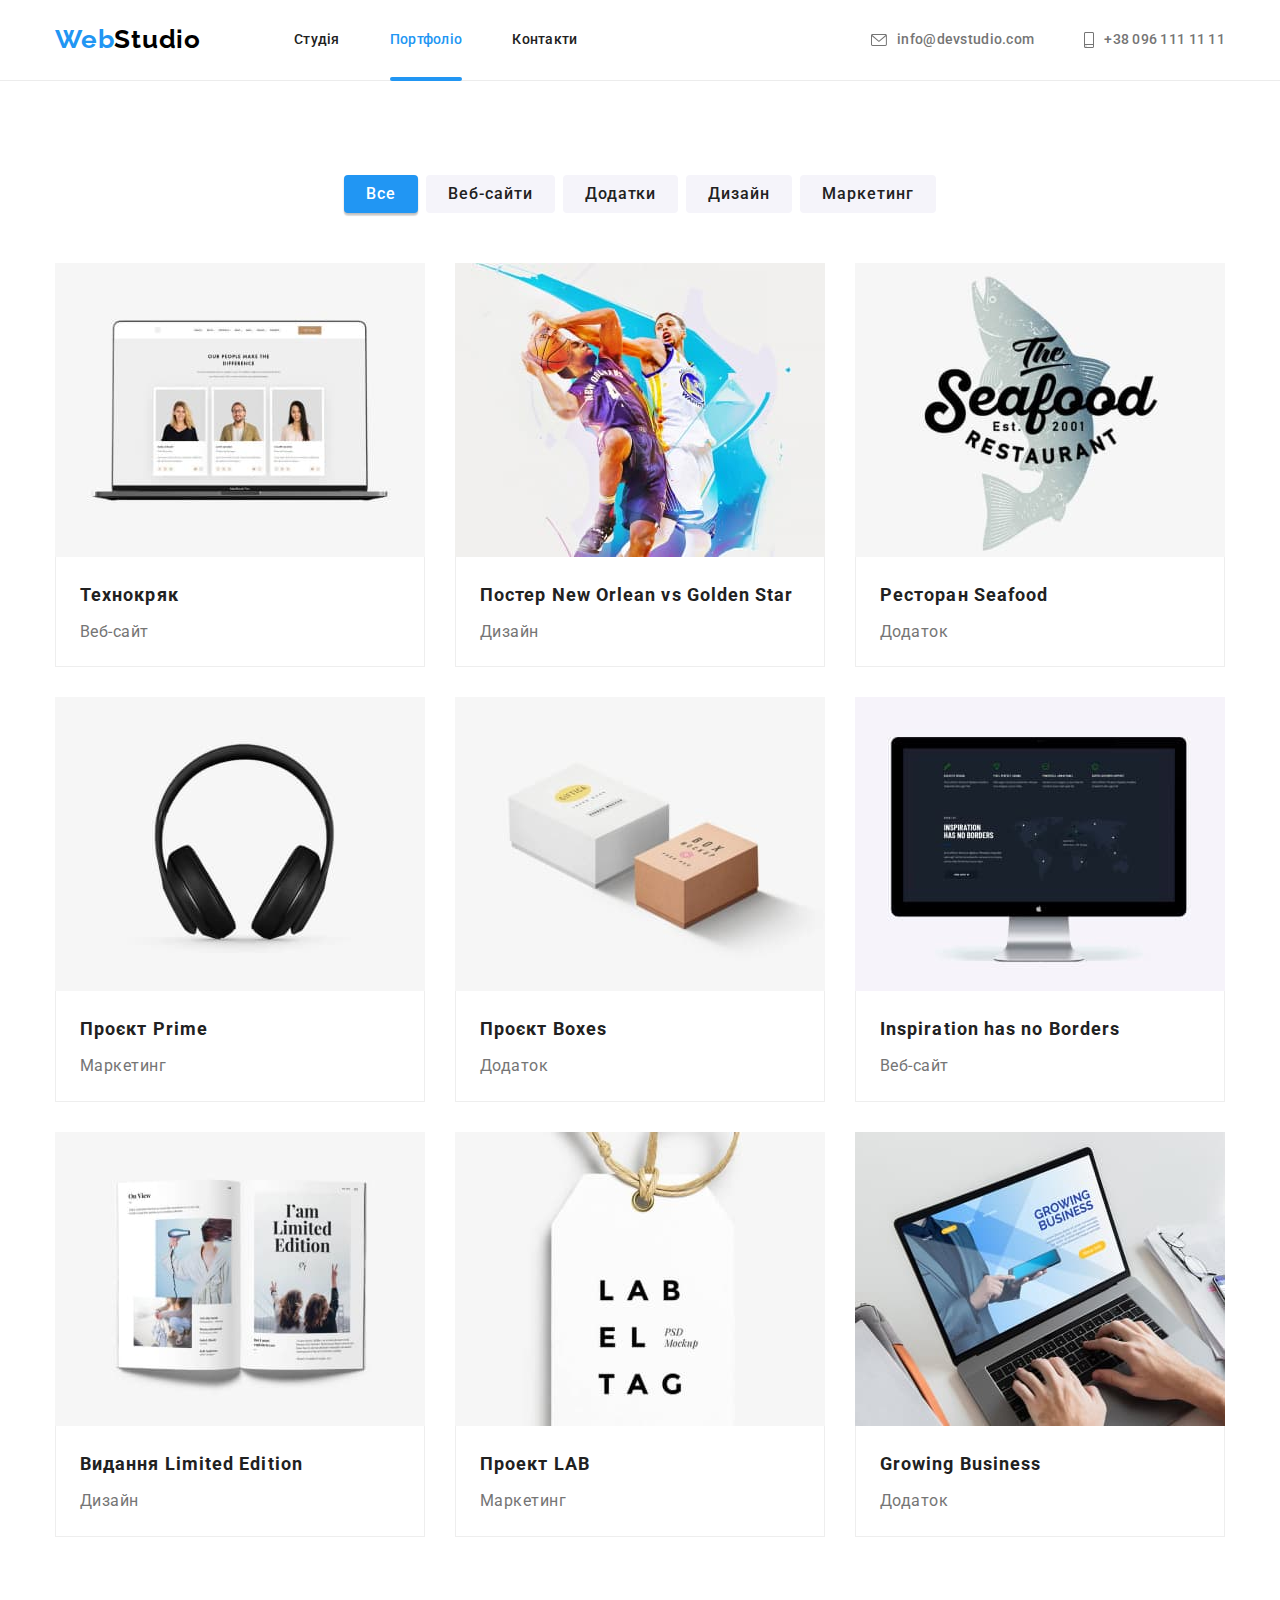
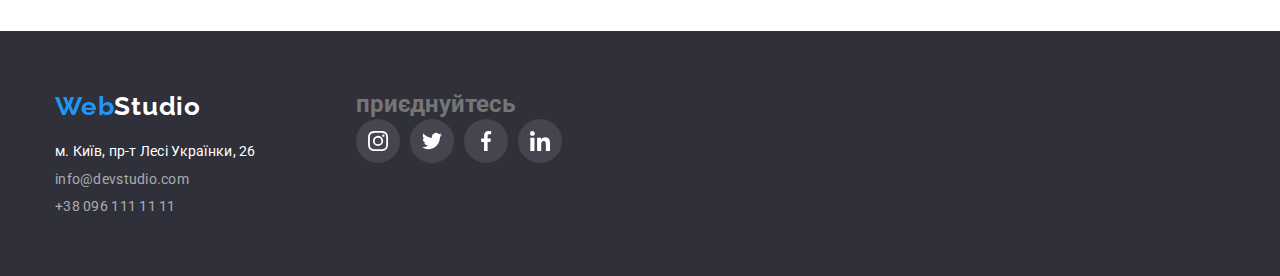
==== portfolio.html @ 1adbd19b "add files" ====
<!DOCTYPE html>
<html lang="en">
  <head>
    <meta charset="UTF-8" />
    <meta http-equiv="X-UA-Compatible" content="IE=edge" />
    <meta name="viewport" content="width=device-width, initial-scale=1.0" />
    <title>Document</title>
    <link
      href="https://fonts.googleapis.com/css2?family=Raleway:wght@700&family=Roboto:wght@400;500;700;900&display=swap"
      rel="stylesheet"
    />
    <link
      rel="stylesheet"
      href="https://cdnjs.cloudflare.com/ajax/libs/modern-normalize/1.1.0/modern-normalize.min.css"
    />
    <link rel="stylesheet" href="./css/style.css" />
  </head>
  <body>
    <header class="header">
      <div class="container main-nav">
        <nav class="header-nav">
          <a class="logo" href="./index.html"><span class="logo-blue">Web</span>Studio</a>
          <ul class="site-nav list">
            <li class="item"><a class="link" href="./index.html">Студія</a></li>
            <li class="item"><a class="link current" href="./portfolio.html">Портфоліо</a></li>
            <li class="item"><a class="link" href="/">Контакти</a></li>
          </ul>
        </nav>
        <ul class="contacts list">
          <li class="item">
            <a class="link" href="mailto:mango@mail.pig">
              <svg class="icon-link icon-meil">
                <use href="./images/icons.svg#icon-meil"></use>
              </svg>
              info@devstudio.com
            </a>
          </li>
          <li class="item">
            <a class="link" href="tel:+1112223344">
              <svg class="icon-link icon-smartphone">
                <use href="./images/icons.svg#icon-smartphone"></use>
              </svg>
              +38 096 111 11 11</a
            >
          </li>
        </ul>
      </div>
    </header>

    <main>
      <!-- filter -->
      <div class="section">
        <div class="container">
          <ul class="filter-tabs list">
            <li class="item">
              <button class="button secondary active" type="button">Все</button>
            </li>
            <li class="item">
              <button class="button secondary" type="button">Веб-сайти</button>
            </li>
            <li class="item">
              <button class="button secondary" type="button">Додатки</button>
            </li>
            <li class="item">
              <button class="button secondary" type="button">Дизайн</button>
            </li>
            <li class="item">
              <button class="button secondary" type="button">Маркетинг</button>
            </li>
          </ul>

          <!-- works -->
          <section class="section-portfolio">
            <ul class="portfolio list">
              <li class="item">
                <div class="portfolio-thumb">
                  <img src="./images/portfolio-1.jpg" alt="portfolio 1" />
                  <p class="description">
                    Ресурс пропонує комплексні пропозиції з різним рівнем функціоналу та сервісів.
                    Все це дозволить відвідувачу отримати вичерпні відомості про компанію чи
                    приватну особу.
                  </p>
                </div>
                <div class="info-box">
                  <h3 class="portfolio-title">Технокряк</h3>
                  <p class="portfolio-type">Веб-сайт</p>
                </div>
              </li>
              <li class="item">
                <div class="portfolio-thumb">
                  <img src="./images/portfolio-2.jpg" alt="portfolio 2" />
                  <p class="description">
                    Ресурс пропонує комплексні пропозиції з різним рівнем функціоналу та сервісів.
                    Все це дозволить відвідувачу отримати вичерпні відомості про компанію чи
                    приватну особу.
                  </p>
                </div>
                <div class="info-box">
                  <h3 class="portfolio-title">Постер New Orlean vs Golden Star</h3>
                  <p class="portfolio-type">Дизайн</p>
                </div>
              </li>
              <li class="item">
                <div class="portfolio-thumb">
                  <img src="./images/portfolio-3.jpg" alt="portfolio 3" />
                  <p class="description">
                    Ресурс пропонує комплексні пропозиції з різним рівнем функціоналу та сервісів.
                    Все це дозволить відвідувачу отримати вичерпні відомості про компанію чи
                    приватну особу.
                  </p>
                </div>
                <div class="info-box">
                  <h3 class="portfolio-title">Ресторан Seafood</h3>
                  <p class="portfolio-type">Додаток</p>
                </div>
              </li>
              <li class="item">
                <div class="portfolio-thumb">
                  <img src="./images/portfolio-4.jpg" alt="portfolio 4" />
                  <p class="description">
                    Ресурс пропонує комплексні пропозиції з різним рівнем функціоналу та сервісів.
                    Все це дозволить відвідувачу отримати вичерпні відомості про компанію чи
                    приватну особу.
                  </p>
                </div>
                <div class="info-box">
                  <h3 class="portfolio-title">Проєкт Prime</h3>
                  <p class="portfolio-type">Маркетинг</p>
                </div>
              </li>
              <li class="item">
                <div class="portfolio-thumb">
                  <img src="./images/portfolio-5.jpg" alt="portfolio 5" />
                  <p class="description">
                    Ресурс пропонує комплексні пропозиції з різним рівнем функціоналу та сервісів.
                    Все це дозволить відвідувачу отримати вичерпні відомості про компанію чи
                    приватну особу.
                  </p>
                </div>
                <div class="info-box">
                  <h3 class="portfolio-title">Проєкт Boxes</h3>
                  <p class="portfolio-type">Додаток</p>
                </div>
              </li>
              <li class="item">
                <div class="portfolio-thumb">
                  <img src="./images/portfolio-6.jpg" alt="portfolio 6" />
                  <p class="description">
                    Ресурс пропонує комплексні пропозиції з різним рівнем функціоналу та сервісів.
                    Все це дозволить відвідувачу отримати вичерпні відомості про компанію чи
                    приватну особу.
                  </p>
                </div>
                <div class="info-box">
                  <h3 class="portfolio-title">Inspiration has no Borders</h3>
                  <p class="portfolio-type">Веб-сайт</p>
                </div>
              </li>
              <li class="item">
                <div class="portfolio-thumb">
                  <img src="./images/portfolio-7.jpg" alt="portfolio 7" />
                  <p class="description">
                    Ресурс пропонує комплексні пропозиції з різним рівнем функціоналу та сервісів.
                    Все це дозволить відвідувачу отримати вичерпні відомості про компанію чи
                    приватну особу.
                  </p>
                </div>
                <div class="info-box">
                  <h3 class="portfolio-title">Видання Limited Edition</h3>
                  <p class="portfolio-type">Дизайн</p>
                </div>
              </li>
              <li class="item">
                <div class="portfolio-thumb">
                  <img src="./images/portfolio-8.jpg" alt="portfolio 8" />
                  <p class="description">
                    Ресурс пропонує комплексні пропозиції з різним рівнем функціоналу та сервісів.
                    Все це дозволить відвідувачу отримати вичерпні відомості про компанію чи
                    приватну особу.
                  </p>
                </div>
                <div class="info-box">
                  <h3 class="portfolio-title">Проект LAB</h3>
                  <p class="portfolio-type">Маркетинг</p>
                </div>
              </li>
              <li class="item">
                <div class="portfolio-thumb">
                  <img src="./images/portfolio-9.jpg" alt="portfolio 9" />
                  <p class="description">
                    Ресурс пропонує комплексні пропозиції з різним рівнем функціоналу та сервісів.
                    Все це дозволить відвідувачу отримати вичерпні відомості про компанію чи
                    приватну особу.
                  </p>
                </div>
                <div class="info-box">
                  <h3 class="portfolio-title">Growing Business</h3>
                  <p class="portfolio-type">Додаток</p>
                </div>
              </li>
            </ul>
          </section>
        </div>
      </div>
    </main>

    <footer class="footer">
      <div class="container footer-container">
        <div class="col-contact">
          <a class="logo logo-white" href="./index.html"
            ><span class="logo-blue">Web</span>Studio</a
          >
          <address class="contact">
            <ul class="contacts-footer list">
              <li class="item">
                <a class="link" href="">м. Київ, пр-т Лесі Українки, 26</a>
              </li>
              <li class="item">
                <a class="link white-lite" href="mailto:mango@mail.pig">info@devstudio.com</a>
              </li>
              <li class="item">
                <a class="link white-lite" href="tel:+1112223344">+38 096 111 11 11</a>
              </li>
            </ul>
          </address>
        </div>
        <div class="col-social">
          <h2 class="title-social">приєднуйтесь</h2>
          <ul class="social-links list">
            <li class="social-item dark">
              <a class="link" href="">
                <svg class="icon-link instagram">
                  <use href="./images/icons.svg#icon-instagram"></use>
                </svg>
              </a>
            </li>
            <li class="social-item dark">
              <a class="link" href="">
                <svg class="icon-link linkedin">
                  <use href="./images/icons.svg#icon-twitter"></use>
                </svg>
              </a>
            </li>
            <li class="social-item dark">
              <a class="link" href="">
                <svg class="icon-link linkedin">
                  <use href="./images/icons.svg#icon-facebook"></use>
                </svg>
              </a>
            </li>
            <li class="social-item dark">
              <a class="link" href="">
                <svg class="icon-link linkedin">
                  <use href="./images/icons.svg#icon-linkedin"></use>
                </svg>
              </a>
            </li>
          </ul>
        </div>
      </div>
    </footer>
  </body>
</html>
---- css/style.css ----
/* первичный цвет текста #212121 */
/* вторичный цвет текста #757575*/
/* белый цвет текста #FFFFFF*/

/* белый цвет фон #F5F5F5 */
/* вторичный цвет фона #F5F4FA */
/* акцент #2196F3 */
/* серый #AFB1B8*/

:root {
  --primary-text-color: #757575;
  --title-text-color: #212121;
  --accent-color: #2196f3;
  --white-color: #fff;
  --gray-color: #afb1b8;

  --primary-bg-color: #f5f5f5;
  --secondary-bg-color: #f5f4fa;

  --timing-function: cubic-bezier(0.4, 0, 0.2, 1);
}

body {
  background-color: var(--white-color);
  color: var(--primary-text-color);
  margin: 0;

  font-family: 'Roboto', sans-serif;
}

/*----------- Утилиты ------------*/
.list {
  padding: 0;
  margin: 0;
  list-style: none;
}

.container {
  margin-left: auto;
  margin-right: auto;
  width: 1200px;
  padding-left: 15px;
  padding-right: 15px;
  /* outline: 2px solid tomato; */
}

h1,
h2,
h3,
h5,
h6,
p {
  padding: 0;
  margin: 0;
}

.btn-reset {
  border: none;
  padding: 0;
  margin: 0;
  background-color: transparent;
  cursor: pointer;
}

.visually-hidden {
  position: absolute;
  white-space: nowrap;
  width: 1px;
  height: 1px;
  overflow: hidden;
  border: 0;
  padding: 0;
  clip: rect(0 0 0 0);
  clip-path: inset(50%);
  margin: -1px;
}

/* ------------- Header -----------*/
.header {
  border-bottom: 1px solid #ececec;
}

.main-nav {
  display: flex;
  align-items: center;
  justify-content: space-between;
}

.header-nav {
  display: flex;
}

.logo {
  align-self: center;

  font-family: 'Raleway', sans-serif;
  color: #000;
  font-weight: 700;
  font-size: 26px;
  line-height: 1.2;
  letter-spacing: 0.03em;

  text-decoration: none;
}

.logo-blue {
  color: var(--accent-color);
}

.logo-white {
  display: block;
  margin-bottom: 20px;
  color: var(--white-color);
}

/*------------ Site nav ------------*/
.site-nav {
  display: flex;
  margin-left: 93px;
}

.site-nav .item:not(:last-child) {
  margin-right: 50px;
}

.site-nav .link {
  position: relative;
  display: block;
  padding: 32px 0;

  color: var(--title-text-color);
  font-style: normal;
  font-weight: 500;
  font-size: 14px;
  line-height: 1.14;
  letter-spacing: 0.02em;
  text-decoration: none;

  transition: color 250ms var(--timing-function);
}

.site-nav .link:hover,
.site-nav .link:focus,
.site-nav .link.current {
  color: var(--accent-color);
}

/* .site-nav .link::after {
  position: absolute;
  display: block;
  content: '';
  bottom: -1px;
  height: 4px;
  background-color: var(--accent-color);
  border-radius: 2px;
  width: 100%;

  transform: scale(0);
  transition: transform 250ms var(--timing-function);
} */

.site-nav .link.current::after {
  position: absolute;
  display: block;
  content: '';
  bottom: -1px;
  height: 4px;
  background-color: var(--accent-color);
  border-radius: 2px;
  width: 100%;

  transform: scale(1);

  transition: transform 250ms var(--timing-function);
}

/*---------------- Contacts header--------------------- */
.contacts {
  display: flex;
}

.contacts .item + .item {
  margin-left: 50px;
}

.contacts .link {
  display: flex;
  align-items: center;

  color: var(--primary-text-color);
  font-weight: 500;
  font-style: normal;
  font-size: 14px;
  line-height: 1.14;
  letter-spacing: 0.02em;
  text-decoration: none;

  transition: color 250ms var(--timing-function);
}

.contacts .link:hover,
.contacts .link:focus {
  color: var(--accent-color);
}

.contacts .icon-link {
  margin-right: 10px;

  fill: currentColor;
}

.icon-smartphone {
  width: 10px;
  height: 16px;
}

.icon-meil {
  width: 16px;
  height: 12px;
}

/*--------------- Main -----------*/
.section {
  padding: 94px 0;
}

.overlay {
  display: flex;
  align-items: center;
  padding: 0;
  height: 600px;
  max-width: 1600px;
  margin-left: auto;
  margin-right: auto;
  background-color: #c4c4c4;
  background-image: linear-gradient(to right, rgba(47, 48, 58, 0.4), rgba(47, 48, 58, 0.4)),
    url('../images/hero-img.jpg');
  background-repeat: no-repeat;
  background-position: center;
  background-size: cover;

  text-align: center;
}

.hero-title {
  margin-top: 0;
  margin-bottom: 30px;

  color: var(--white-color);
  font-weight: 900;
  font-size: 44px;
  line-height: 1.36;
  letter-spacing: 0.06em;
  text-transform: uppercase;
}

.button {
  font-family: inherit;
  border: none;
  border-radius: 4px;

  font-size: 16px;
  letter-spacing: 0.06em;
  cursor: pointer;

  transition: background-color 250ms var(--timing-function), color 250ms var(--timing-function);
}

.button.primary {
  padding: 10px 32px;
  background-color: var(--accent-color);
  color: var(--white-color);
  font-weight: 700;
  line-height: 1.87;
  box-shadow: 0px 4px 4px rgba(0, 0, 0, 0.15);

  transition: background-color 250ms var(--timing-function);
}

.button.primary:hover,
.button.primary:focus {
  background-color: #188ce8;
}

.button.secondary {
  padding: 6px 22px;
  background-color: var(--secondary-bg-color);
  color: var(--title-text-color);
  font-weight: 500;
  line-height: 1.6;

  transition: background-color 250ms var(--timing-function), color 250ms var(--timing-function),
    box-shadow 250ms var(--timing-function);
}

.button.secondary:hover,
.button.secondary:focus,
.button.active {
  background-color: var(--accent-color);
  color: var(--white-color);
  box-shadow: 0px 3px 1px rgba(0, 0, 0, 0.1), 0px 1px 2px rgba(0, 0, 0, 0.08),
    0px 2px 2px rgba(0, 0, 0, 0.12);
}

.button.btn-center {
  margin-left: auto;
  margin-right: auto;
}

.section-title {
  margin-bottom: 50px;

  color: var(--title-text-color);
  font-weight: 700;
  font-size: 36px;
  line-height: 1.2;
  text-align: center;
  letter-spacing: 0.03em;
}

/*------------ Works -----------------*/

.works {
  display: flex;
}

.works .item {
  position: relative;
  display: flex;

  width: 370px;
}

.works .item:not(:last-child) {
  margin-right: 30px;
}

.works .title-works {
  position: absolute;
  bottom: 0;
  left: 0;
  display: flex;
  align-items: center;
  justify-content: center;
  width: 100%;
  height: 70px;

  background: rgba(47, 48, 58, 0.8);
  font-weight: 700;
  font-size: 14px;
  line-height: 1.14;
  text-align: center;
  letter-spacing: 0.03em;
  text-transform: uppercase;
  color: var(--white-color);
}

/*----------------- Advantages--------------- */
.advantages {
  display: flex;
  /* flex-wrap: wrap; */
}

.advantages .item {
  width: 270px;
  /* width: calc((100% - 90) / 4); */
}

.advantages .item:not(:last-child) {
  margin-right: 30px;
}

/* SVG через ::before  */
/* .advantages .item::before {
  display: block;
  content: '';
  height: 120px;
  background-size: 70px;
  background-position: center;
  background-repeat: no-repeat;
  background-color: var(--secondary-bg-color);
  background-image: url('../images/antenna.svg');
  margin-bottom: 30px;
  border-radius: 4px;
} */

.advantages .icon-box {
  display: flex;
  align-items: center;
  justify-content: center;
  height: 120px;
  width: 100%;
  background-color: var(--secondary-bg-color);
  margin-bottom: 30px;
  border-radius: 4px;
}

.icon-box .icon {
  width: 70px;
  height: 70px;
}

.advantages-title {
  color: var(--title-text-color);
  font-weight: 700;
  font-size: 14px;
  line-height: 1.14;
  letter-spacing: 0.03em;
  text-transform: uppercase;
  margin-bottom: 10px;
}

.advantages-text {
  font-weight: 400;
  font-size: 14px;
  line-height: 1.71;
  letter-spacing: 0.03em;
}

/*-------------- Team ------------- */
.team {
  display: flex;
}

.team .item {
  display: flex;
  flex-direction: column;
  width: 270px;
  background-color: var(--white-color);
  box-shadow: 0px 1px 3px rgba(0, 0, 0, 0.12), 0px 1px 1px rgba(0, 0, 0, 0.14),
    0px 2px 1px rgba(0, 0, 0, 0.2);
  border-radius: 0px 0px 4px 4px;
}

.team .item + .item {
  margin-left: 30px;
}

.section-team {
  background-color: var(--secondary-bg-color);
}

.team-box {
  padding-top: 30px;
  padding-bottom: 30px;
}

.team-name {
  color: var(--title-text-color);
  font-weight: 500;
  font-size: 16px;
  line-height: 1.2;
  text-align: center;
  letter-spacing: 0.03em;
  margin-bottom: 10px;
}

.team-job {
  margin-bottom: 16px;

  font-size: 16px;
  line-height: 1.2;
  text-align: center;
  letter-spacing: 0.03em;
}

.social-links {
  display: flex;
  align-items: center;
  margin-right: 93px;
}

.social-links .item + .item {
  margin-left: 10px;
}

.team-box .social-links {
  padding: 0 32px;
}

.social-item .link {
  display: flex;
  align-items: center;
  justify-content: center;
  color: var(--gray-color);
  width: 44px;
  height: 44px;
  border-radius: 50%;

  transition: background-color 250ms var(--timing-function), color 250ms var(--timing-function);
}

.social-item.dark .link {
  color: var(--white-color);
  background-color: rgba(255, 255, 255, 0.1);
}

.social-item .link:hover,
.social-item .link:focus {
  background-color: var(--accent-color);
  color: var(--white-color);
}

.social-links .social-item:not(:last-child) {
  margin-right: 10px;
}

.social-item .icon-link {
  width: 20px;
  height: 20px;
  fill: currentColor;
}

/* -------------- Clients ------------------ */
.clients {
  display: flex;
}

.clients .item {
  width: 170px;
}

.clients .item + .item {
  margin-left: 30px;
  /* width: calc((100% - 60px) / 6); */
}

.clients .link {
  display: flex;
  align-items: center;
  justify-content: center;
  color: var(--gray-color);
  padding: 16px 0;
  border: 1px solid var(--gray-color);
  border-radius: 4px;

  transition: border 250ms var(--timing-function), color 250ms var(--timing-function);
}

.clients .link:hover,
.clients .link:focus {
  border: 1px solid var(--accent-color);
  color: var(--accent-color);
}

.clients .link-icon {
  width: 106px;
  height: 60px;
  fill: currentColor;
}

/* ------------ Footer ------------*/
.footer {
  background: #2f303a;
  padding: 60px 0;
}

.footer-container {
  display: flex;
}

.col-contact {
  margin-right: 70px;
}

.contacts-footer {
  display: flex;
  flex-direction: column;
  width: 231px;
}

.contacts-footer .item:not(:last-child) {
  margin-bottom: 9px;
}

.contacts-footer .link {
  color: var(--white-color);
  font-style: normal;
  font-size: 14px;
  line-height: 1.14;
  letter-spacing: 0.02em;
  text-decoration: none;

  transition: color 250ms var(--timing-function);
}

.link.white-lite {
  color: rgba(255, 255, 255, 0.6);
}

.contacts-footer .link:hover,
.contacts-footer .link:focus {
  color: var(--accent-color);
}

.title-footer {
  margin-bottom: 20px;
  padding-top: 12px;

  color: var(--white-color);
  font-weight: 700;
  font-size: 14px;
  line-height: 1.14;
  letter-spacing: 0.03em;
  text-transform: uppercase;
}

/*--------------- Form footer --------------- */

.col-mailing {
  display: flex;
  flex-direction: column;
  width: 100%;
}

.form-footer {
  display: flex;
  align-items: flex-end;
}

.input-footer {
  cursor: pointer;
  margin: 0;
  padding: 15px 16px 15px 16px;
  height: 50px;
  width: 100%;
  margin-right: 12px;

  background-color: transparent;
  font: inherit;
  border: 1px solid rgba(255, 255, 255, 0.3);
  filter: drop-shadow(0px 4px 4px rgba(0, 0, 0, 0.15));
  border-radius: 4px;

  transition: border 250ms var(--timing-function);
}

/* .input-footer:hover, */
.input-footer:focus {
  border: 1px solid var(--accent-color);
}

.input-footer::placeholder {
  color: rgba(#fff, 0.6);
}

.footer-field {
  display: flex;
  flex-direction: column;
  width: calc(100% - 212px);
  margin-right: 12px;
}

.button.footer-btn {
  padding: 0 28px;
  height: 50px;
  width: 200px;
  display: flex;
  align-items: center;
  justify-content: center;

  line-height: 1.87;
}

.icon-send {
  margin-left: 12px;
  width: 24px;
  height: 24px;
  fill: var(--white-color);
}

/*---------------- PORTFOLIO-------------------- */
.filter-tabs {
  display: flex;
  justify-content: center;
  margin-bottom: 50px;
}

.filter-tabs .item + .item {
  margin-left: 8px;
}

.portfolio {
  display: flex;
  flex-wrap: wrap;
  margin: -15px;
}

.portfolio .item {
  width: 370px;
  margin: 15px;
  /* width: calc((100% - 60px) / 3); */
  /* margin-bottom: 30px; */
  /* margin-right: 30px; */
  transition: box-shadow 250ms var(--timing-function), color 250ms var(--timing-function);
}

/* .portfolio .item:nth-child(3n) {
  margin-right: 0;
}

.portfolio .item:nth-last-child(-n + 3) {
  margin-bottom: 0;
} */

.portfolio .item:hover {
  box-shadow: 0px 1px 1px rgba(0, 0, 0, 0.12), 0px 4px 4px rgba(0, 0, 0, 0.06),
    1px 4px 6px rgba(0, 0, 0, 0.16);
}

.portfolio .item img {
  width: 100%;
}

.portfolio-thumb {
  position: relative;
  display: flex;
  overflow: hidden;
}

/* .portfolio-thumb::before {
  position: absolute;
  content: '';
  display: inline-block;
  top: 0;
  left: 0;
  width: 100%;
  height: 100%;

  background: rgba(33, 150, 243, 0.9);
  opacity: 0;
  transform: translateY(100%);
  transition: opacity 250ms var(--timing-function),
    transform 250ms var(--timing-function);
} */

/* .portfolio .item:hover .portfolio-thumb::before {
  opacity: 1;
  transform: rotateY(0);
  transition: opacity 200ms;
} */

.portfolio .description {
  position: absolute;
  display: flex;
  align-items: center;
  justify-content: center;
  padding: 0 24px;
  width: 100%;
  height: 100%;
  top: 50%;
  left: 50%;
  background: rgba(33, 150, 243, 0.9);
  transform: translate(-50%, 100%);

  font-size: 18px;
  line-height: 1.56;
  letter-spacing: 0.03em;
  color: var(--white-color);

  transition: transform 250ms var(--timing-function);
}

.portfolio .item:hover .description {
  transform: translate(-50%, -50%);
}

.portfolio .info-box {
  padding: 20px 24px;
  border: 1px solid #eeeeee;
  border-top: none;
}

.portfolio-title {
  margin-bottom: 4px;

  color: var(--title-text-color);
  font-weight: 700;
  font-size: 18px;
  line-height: 2;
  letter-spacing: 0.06em;
}

.portfolio-type {
  font-size: 16px;
  line-height: 1.88;
  letter-spacing: 0.03em;
  line-height: 1.87;
}

/*---------------- Modal window ---------------*/
.backdrop {
  position: fixed;
  top: 0;
  left: 0;
  width: 100%;
  height: 100%;
  background-color: rgba(0, 0, 0, 0.2);
  opacity: 1;

  transition: opacity 250ms var(--timing-function);
}

.backdrop.is-hidden {
  opacity: 0;
  pointer-events: none;
  visibility: hidden;
}

.backdrop.is-hidden .modal {
  transform: translate(-50%, -50%) scale(0.9);
}

.modal {
  position: absolute;
  top: 50%;
  left: 50%;

  min-width: 528px;
  min-height: 581px;
  background-color: var(--white-color);
  box-shadow: 0px 1px 3px rgba(0, 0, 0, 0.12), 0px 1px 1px rgba(0, 0, 0, 0.14),
    0px 2px 1px rgba(0, 0, 0, 0.2);
  border-radius: 4px;

  transform: translate(-50%, -50%) scale(1);
  transition: transform 250ms var(--timing-function);
}

.close-btn {
  position: absolute;
  right: 8px;
  top: 8px;
  width: 30px;
  height: 30px;
  cursor: pointer;

  border: 1px solid rgba(0, 0, 0, 0.1);
  border-radius: 50%;
  background-color: var(--white-color);
  color: #000;

  transition: color 250ms var(--timing-function);
}

.close-btn:hover {
  color: var(--accent-color);
}

.modal .icon-close {
  width: 11px;
  height: 11px;
  fill: currentColor;
}

.section-form {
  padding: 40px;
}

.section-form .title {
  display: block;
  margin-bottom: 12px;

  font-weight: 700;
  font-size: 20px;
  line-height: 1.15;
  text-align: center;
  letter-spacing: 0.03em;
  color: var(--title-text-color);
}

.form-field {
  position: relative;
  display: flex;
  flex-direction: column;
  margin-bottom: 10px;
}

.form-label {
  margin-bottom: 4px;

  font-size: 12px;
  line-height: 1.17;
  letter-spacing: 0.01em;
  color: var(--primary-text-color);
}

.form-label.policy {
  display: flex;
  align-items: center;
  font-size: 14px;
  line-height: 1.71;
  letter-spacing: 0.03em;
  color: var(--primary-text-color);
}

.checkbox {
  /* --webkit-appearance: none;
  --moz-appearance: none;
  appearance: none;

  position: absolute; */
  position: absolute;
  white-space: nowrap;
  width: 1px;
  height: 1px;
  overflow: hidden;
  border: 0;
  padding: 0;
  clip: rect(0 0 0 0);
  clip-path: inset(50%);
  margin: -1px;
}

.checkbox:checked + .checkbox-icon {
  background-color: var(--accent-color);
  background-image: url('../images/icon-check.svg');
  background-size: contain;
  background-origin: border-box;
  border-color: var(--accent-color);
}

.checkbox-icon {
  display: inline-block;
  width: 16px;
  height: 15px;
  border: 2px solid var(--title-text-color);
  border-radius: 2px;
  margin-right: 9px;
}

.policy-link {
  color: var(--accent-color);
}

.policy-link:hover {
  text-decoration: none;
}

.form-input {
  cursor: pointer;
  margin: 0;
  padding: 14px 15px 14px 42px;
  font: inherit;
  border: 1px solid rgba(33, 33, 33, 0.2);
  border-radius: 4px;
  height: 40px;
  width: 100%;

  transition: border 250ms var(--timing-function);
}

/* .form-input:hover, */
.form-input:focus {
  border: 1px solid var(--accent-color);
}

.form-icon {
  position: absolute;
  bottom: 20px;
  left: 15px;
  width: 18px;
  height: 18px;
  /* background-color: var(--accent-color); */

  fill: var(--title-text-color);

  transform: translateY(50%);
  transition: fill 250ms var(--timing-function);
}

/* .form-input:hover + .form-icon, */
.form-input:focus + .form-icon {
  fill: var(--accent-color);
}

.comment {
  margin: 0;
  padding: 12px 16px 12px 16px;
  font: inherit;
  border: 1px solid rgba(33, 33, 33, 0.2);
  border-radius: 4px;
  height: 120px;
  width: 100%;
  resize: none;
  transition: border 250ms var(--timing-function);
}

/* .comment:hover, */
.comment:focus {
  border: 1px solid var(--accent-color);
}

.comment::placeholder {
  font-size: 12px;
  line-height: 1.17;
  letter-spacing: 0.01em;
  color: rgba(117, 117, 117, 0.5);
}

.field-checkbox {
  flex-direction: row;
  margin-top: 20px;
  margin-bottom: 30px;
}

.send-btn {
  display: block;
  margin-left: auto;
  margin-right: auto;
}
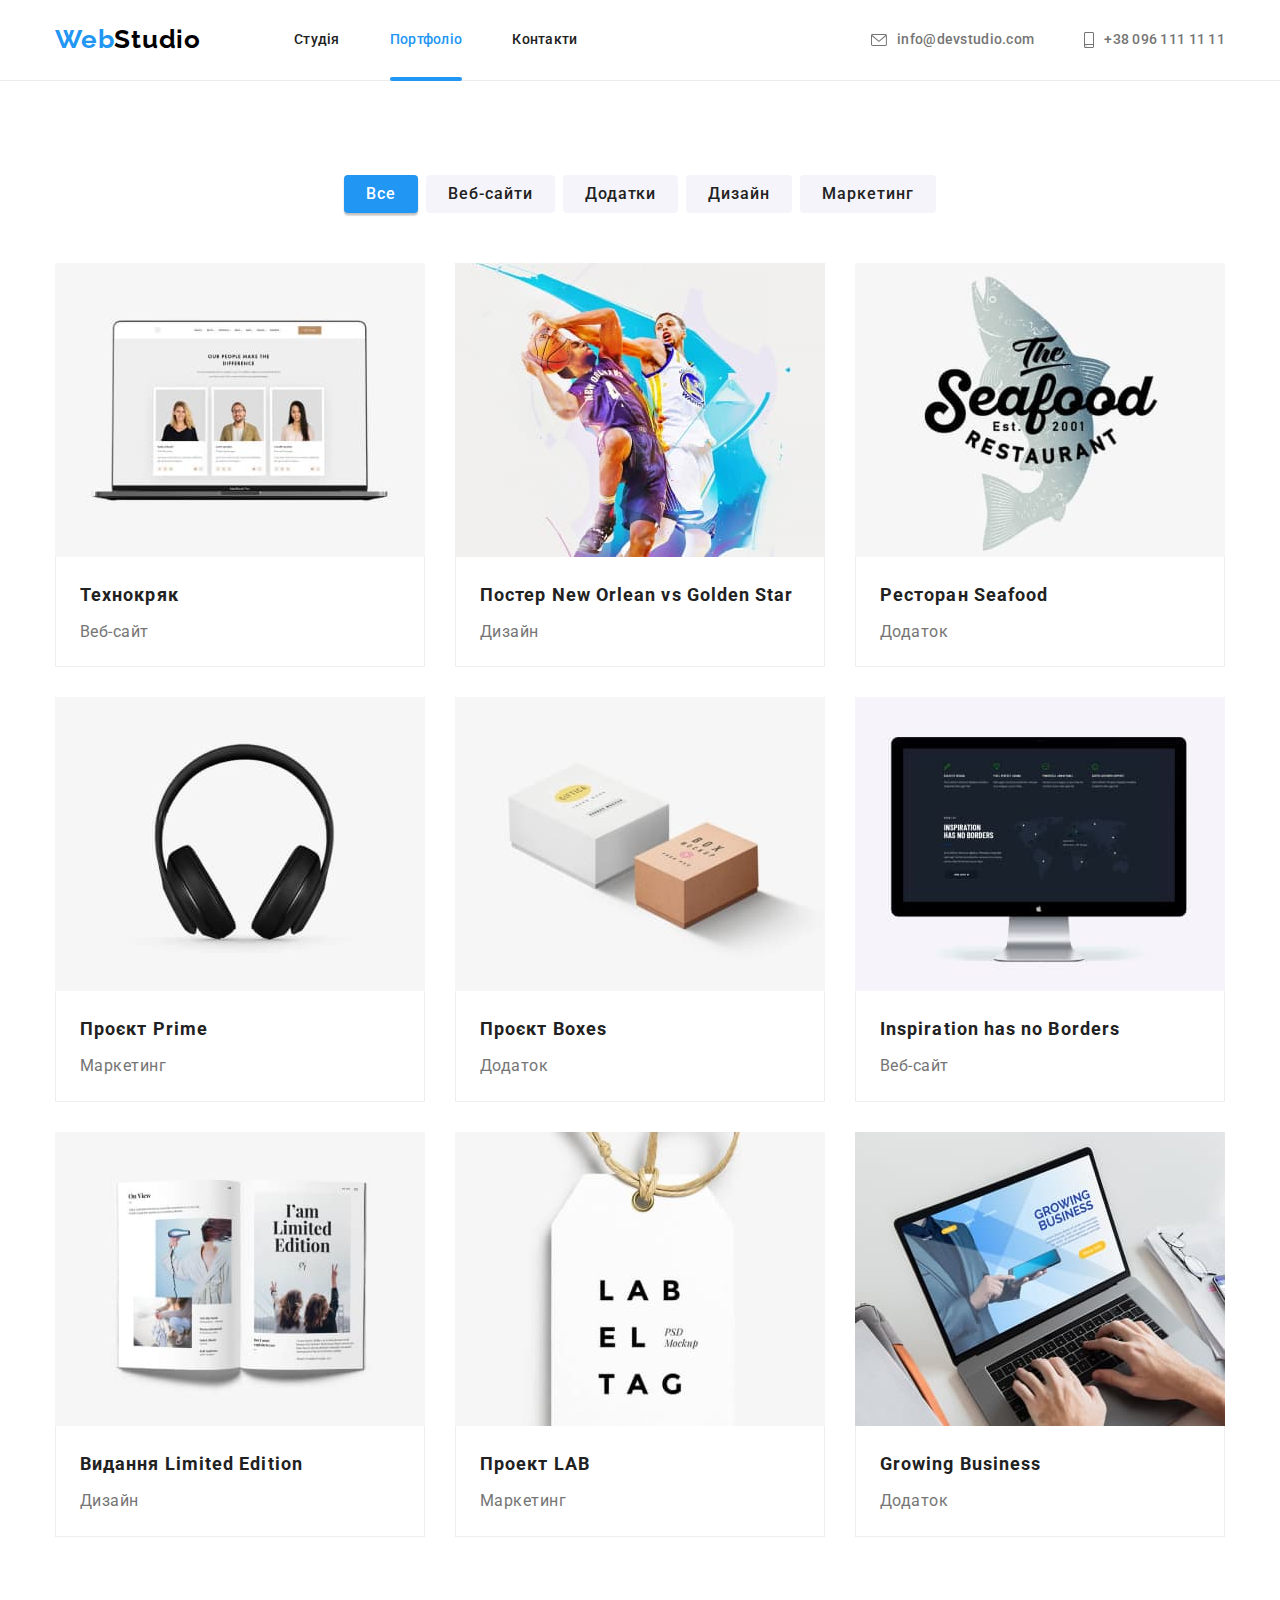
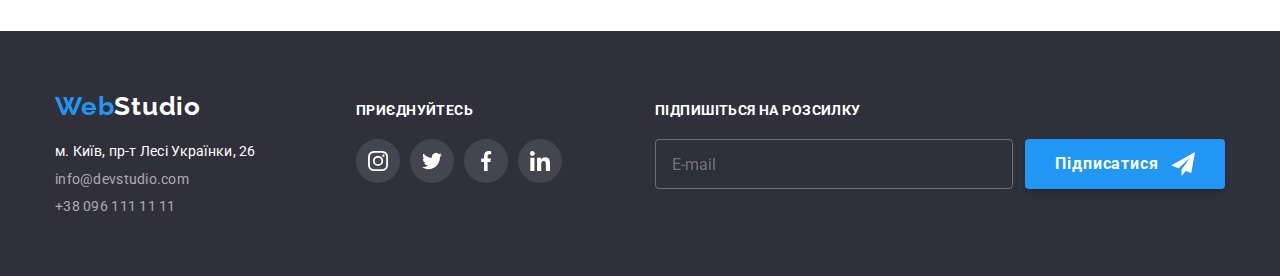
==== commit 2a09a78c: "fixed footer" ====
--- a/portfolio.html
+++ b/portfolio.html
@@ -5,6 +5,8 @@
     <meta http-equiv="X-UA-Compatible" content="IE=edge" />
     <meta name="viewport" content="width=device-width, initial-scale=1.0" />
     <title>Document</title>
+    <link rel="preconnect" href="https://fonts.googleapis.com" />
+    <link rel="preconnect" href="https://fonts.gstatic.com" crossorigin />
     <link
       href="https://fonts.googleapis.com/css2?family=Raleway:wght@700&family=Roboto:wght@400;500;700;900&display=swap"
       rel="stylesheet"
@@ -225,7 +227,7 @@
           </address>
         </div>
         <div class="col-social">
-          <h2 class="title-social">приєднуйтесь</h2>
+          <h2 class="title-footer">приєднуйтесь</h2>
           <ul class="social-links list">
             <li class="social-item dark">
               <a class="link" href="">
@@ -256,6 +258,21 @@
               </a>
             </li>
           </ul>
+        </div>
+        <div class="col-mailing">
+          <form class="form-footer">
+            <label class="footer-field">
+              <span class="title-footer">Підпишіться на розсилку</span>
+              <input type="email" class="input-footer" name="meil-footer" placeholder="E-mail" />
+            </label>
+
+            <button type="submit" class="btn-reset button primary footer-btn">
+              Підписатися
+              <svg class="icon-send">
+                <use href="./images/icons.svg#icon-send"></use>
+              </svg>
+            </button>
+          </form>
         </div>
       </div>
     </footer>
--- a/css/style.css
+++ b/css/style.css
@@ -29,20 +29,6 @@
 }
 
 /*----------- Утилиты ------------*/
-.list {
-  padding: 0;
-  margin: 0;
-  list-style: none;
-}
-
-.container {
-  margin-left: auto;
-  margin-right: auto;
-  width: 1200px;
-  padding-left: 15px;
-  padding-right: 15px;
-  /* outline: 2px solid tomato; */
-}
 
 h1,
 h2,
@@ -50,29 +36,40 @@
 h5,
 h6,
 p {
-  padding: 0;
-  margin: 0;
-}
-
-.btn-reset {
-  border: none;
-  padding: 0;
-  margin: 0;
-  background-color: transparent;
-  cursor: pointer;
-}
-
-.visually-hidden {
-  position: absolute;
-  white-space: nowrap;
-  width: 1px;
-  height: 1px;
-  overflow: hidden;
-  border: 0;
-  padding: 0;
-  clip: rect(0 0 0 0);
-  clip-path: inset(50%);
-  margin: -1px;
+  margin-top: 0;
+  margin-bottom: 0;
+}
+
+ol,
+ul {
+  margin-top: 0;
+  margin-bottom: 0;
+  padding-left: 0;
+}
+
+address {
+  font-style: normal;
+}
+
+img {
+  display: block;
+}
+
+.list {
+  list-style: none;
+}
+
+.link {
+  text-decoration: none;
+}
+
+.container {
+  width: 100%;
+  max-width: 1200px;
+  margin-left: auto;
+  margin-right: auto;
+  padding-left: 15px;
+  padding-right: 15px;
 }
 
 /* ------------- Header -----------*/
@@ -322,18 +319,19 @@
 
 .works {
   display: flex;
+  gap: 30px;
 }
 
 .works .item {
   position: relative;
   display: flex;
-
-  width: 370px;
-}
-
-.works .item:not(:last-child) {
+  width: calc((100% - 60px) / 3);
+  /* width: 370px; */
+}
+
+/* .works .item:not(:last-child) {
   margin-right: 30px;
-}
+} */
 
 .works .title-works {
   position: absolute;
@@ -358,7 +356,7 @@
 /*----------------- Advantages--------------- */
 .advantages {
   display: flex;
-  /* flex-wrap: wrap; */
+  padding-bottom: 0;
 }
 
 .advantages .item {
@@ -683,13 +681,14 @@
 .portfolio {
   display: flex;
   flex-wrap: wrap;
-  margin: -15px;
+  /* margin: -15px; */
+  gap: 30px;
 }
 
 .portfolio .item {
-  width: 370px;
-  margin: 15px;
-  /* width: calc((100% - 60px) / 3); */
+  /* width: 370px; */
+  /* margin: 15px; */
+  width: calc((100% - 60px) / 3);
   /* margin-bottom: 30px; */
   /* margin-right: 30px; */
   transition: box-shadow 250ms var(--timing-function), color 250ms var(--timing-function);
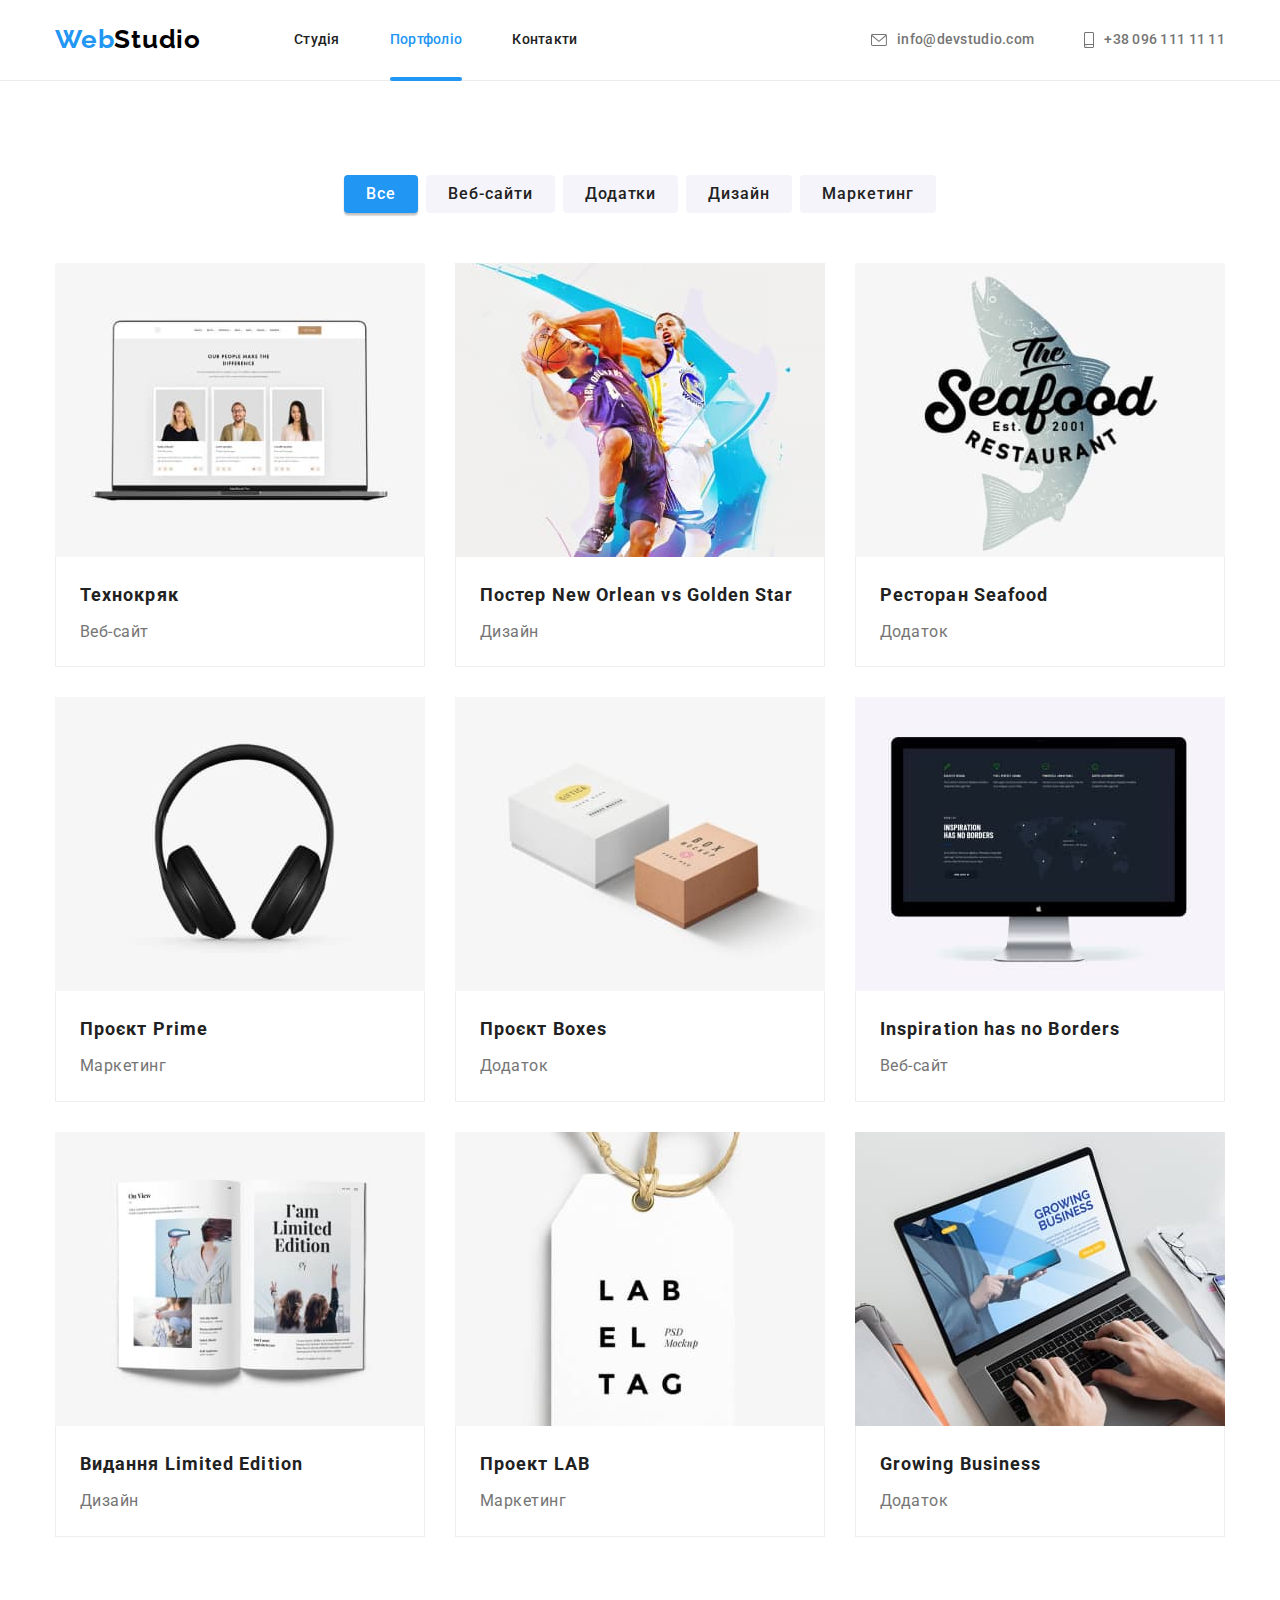
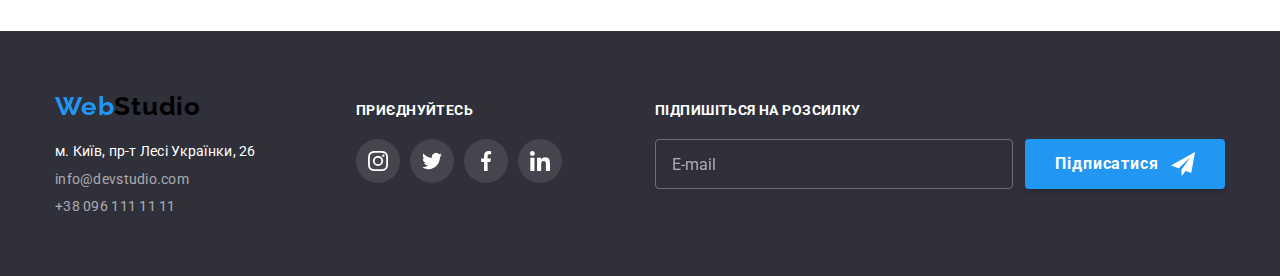
==== commit 89f524d5: "BEM and SASS for main container" ====
--- a/portfolio.html
+++ b/portfolio.html
@@ -16,6 +16,7 @@
       href="https://cdnjs.cloudflare.com/ajax/libs/modern-normalize/1.1.0/modern-normalize.min.css"
     />
     <link rel="stylesheet" href="./css/style.css" />
+    <link rel="stylesheet" href="./css/main.min.css" />
   </head>
   <body>
     <header class="header">
--- a/css/main.min.css
+++ b/css/main.min.css
@@ -0,0 +1 @@
+body{background-color:#fff;color:#757575;margin:0;font-family:"Roboto",sans-serif}h1,h2,h3,h5,h6,p{margin-top:0;margin-bottom:0}ol,ul{margin:0;padding-left:0}address{font-style:normal}img{display:block}:active,:hover,:focus{outline:0;outline-offset:0}.list{list-style:none}.link{text-decoration:none}.container{width:100%;max-width:1200px;margin-left:auto;margin-right:auto;padding-left:15px;padding-right:15px}.section{padding:94px 0}.section-title{margin-bottom:50px;color:#212121;font-weight:700;font-size:36px;line-height:1.2;text-align:center;letter-spacing:.03em}.logo{align-self:center;font-family:"Raleway",sans-serif;color:#000;font-weight:700;font-size:26px;line-height:1.2;letter-spacing:.03em;text-decoration:none}.logo--blue{color:#2196f3}.logo--white{display:block;margin-bottom:20px;color:#fff}.button{font-family:inherit;border:none;border-radius:4px;font-size:16px;letter-spacing:.06em;cursor:pointer;transition:background-color 250ms cubic-bezier(0.4, 0, 0.2, 1),color 250ms cubic-bezier(0.4, 0, 0.2, 1)}.button--primary{padding:10px 32px;background-color:#2196f3;color:#fff;font-weight:700;line-height:1.87;box-shadow:0px 4px 4px rgba(0,0,0,.15);transition:background-color 250ms cubic-bezier(0.4, 0, 0.2, 1)}.button--primary:hover,.button--primary:focus{background-color:#188ce8}.social{display:flex;align-items:center;justify-content:center;gap:10px}.social__team{padding:0 32px}.social__icon{width:20px;height:20px;fill:currentColor}.social__link{display:flex;align-items:center;justify-content:center;color:#afb1b8;width:44px;height:44px;border-radius:50%;transition:background-color 250ms cubic-bezier(0.4, 0, 0.2, 1),color 250ms cubic-bezier(0.4, 0, 0.2, 1)}.social__link--dark{color:#fff;background-color:rgba(255,255,255,.1)}.social__link:hover,.social__link:focus{background-color:#2196f3;color:#fff}.header{border-bottom:1px solid #ececec}.header__container{display:flex;align-items:center;justify-content:space-between}.header__nav{display:flex}.header__site-nav{display:flex;margin-left:93px}.header__item:not(:last-child){margin-right:50px}.header-contacts{display:flex}.header-contacts__item+.header-contacts__item{margin-left:50px}.header-contacts__link{display:flex;align-items:center;color:#757575;font-weight:500;font-style:normal;font-size:14px;line-height:1.14;letter-spacing:.02em;text-decoration:none;transition:color 250ms cubic-bezier(0.4, 0, 0.2, 1)}.header-contacts__link:hover,.header-contacts__link:focus{color:#2196f3}.header-contacts__icon{margin-right:10px;fill:currentColor}.header-contacts__icon--smartphone{width:10px;height:16px}.header-contacts__icon--meil{width:16px;height:12px}.navigation{display:flex}.navigation__list{display:flex;margin-left:93px}.navigation__item:not(:last-child){margin-right:50px}.navigation__link{position:relative;display:block;padding:32px 0;color:#212121;font-style:normal;font-weight:500;font-size:14px;line-height:1.14;letter-spacing:.02em;text-decoration:none;transition:color 250ms cubic-bezier(0.4, 0, 0.2, 1)}.navigation__link:hover,.navigation__link:focus,.navigation__link--current{color:#2196f3}.navigation__link--current::after{position:absolute;display:block;content:"";bottom:-1px;height:4px;background-color:#2196f3;border-radius:2px;width:100%;transform:scale(1);transition:transform 250ms cubic-bezier(0.4, 0, 0.2, 1)}.hero__overlay{display:flex;align-items:center;padding:0;height:600px;max-width:1600px;margin-left:auto;margin-right:auto;background-color:#c4c4c4;background-image:linear-gradient(to right, rgba(47, 48, 58, 0.4), rgba(47, 48, 58, 0.4)),url("../images/hero-img.jpg");background-repeat:no-repeat;background-position:center;background-size:cover;text-align:center}.hero__title{margin-top:0;margin-bottom:30px;color:#fff;font-weight:900;font-size:44px;line-height:1.36;letter-spacing:.06em;text-transform:uppercase}.advantages{display:flex;padding-bottom:0}.advantages__list{display:flex}.advantages__item{width:calc((100% - 90px)/4)}.advantages__item:not(:last-child){margin-right:30px}.advantages__icon-box{display:flex;align-items:center;justify-content:center;height:120px;width:100%;background-color:#f5f4fa;margin-bottom:30px;border-radius:4px}.advantages__icon{width:70px;height:70px}.advantages__title{color:#212121;font-weight:700;font-size:14px;line-height:1.14;letter-spacing:.03em;text-transform:uppercase;margin-bottom:10px}.advantages__text{font-weight:400;font-size:14px;line-height:1.71;letter-spacing:.03em}.advantages .item{width:270px}.advantages .item:not(:last-child){margin-right:30px}.works{display:flex;gap:30px}.works__item{position:relative;display:flex;width:calc((100% - 60px)/3)}.works__img{width:100%}.works__title{position:absolute;bottom:0;left:0;display:flex;align-items:center;justify-content:center;width:100%;height:70px;background:rgba(47,48,58,.8);font-weight:700;font-size:14px;line-height:1.14;text-align:center;letter-spacing:.03em;text-transform:uppercase;color:#fff}.team{background-color:#f5f4fa}.team__list{display:flex;gap:30px}.team__item{display:flex;flex-direction:column;width:calc((100% - 90px)/4);background-color:#fff;box-shadow:0px 1px 3px rgba(0,0,0,.12),0px 1px 1px rgba(0,0,0,.14),0px 2px 1px rgba(0,0,0,.2);border-radius:0px 0px 4px 4px}.team__img{width:100%;display:block}.team__box{padding-top:30px;padding-bottom:30px}.team__name{color:#212121;font-weight:500;font-size:16px;line-height:1.2;text-align:center;letter-spacing:.03em;margin-bottom:10px}.team__job{margin-bottom:16px;font-size:16px;line-height:1.2;text-align:center;letter-spacing:.03em}.clients__list{display:flex;gap:30px}.clients__item{width:calc((100% - 150px)/6)}.clients__icon{width:106px;height:60px;fill:currentColor}.clients__link{display:flex;align-items:center;justify-content:center;color:#afb1b8;padding:16px 0;border:1px solid #afb1b8;border-radius:4px;transition:border 250ms cubic-bezier(0.4, 0, 0.2, 1),color 250ms cubic-bezier(0.4, 0, 0.2, 1)}.clients__link:hover,.clients__link:focus{border:1px solid #2196f3;color:#2196f3}.contact__list{display:flex;flex-direction:column;width:231px}.contact__item:not(:last-child){margin-bottom:9px}.contact__link{color:#fff;font-style:normal;font-size:14px;line-height:1.14;letter-spacing:.02em;text-decoration:none;transition:color 250ms cubic-bezier(0.4, 0, 0.2, 1)}.contact__link--white{color:#fff}.contact__link:hover,.contact__link:focus{color:#2196f3}.footer{background:#2f303a;padding:60px 0}.footer__container{display:flex}.footer__col-contact{margin-right:70px}.footer__title{margin-bottom:20px;padding-top:12px;color:var(--white-color);font-weight:700;font-size:14px;line-height:1.14;letter-spacing:.03em;text-transform:uppercase}.footer__col-mailing{display:flex;flex-direction:column;width:100%}.footer-container{display:flex}.col-contact{margin-right:70px}.title-footer{margin-bottom:20px;padding-top:12px;color:var(--white-color);font-weight:700;font-size:14px;line-height:1.14;letter-spacing:.03em;text-transform:uppercase}.col-mailing{display:flex;flex-direction:column;width:100%}.form-footer{display:flex;align-items:flex-end}.input-footer{cursor:pointer;margin:0;padding:15px 16px 15px 16px;height:50px;width:100%;margin-right:12px;color:var(--white-color);background-color:rgba(0,0,0,0);font:inherit;border:1px solid rgba(255,255,255,.3);filter:drop-shadow(0px 4px 4px rgba(0, 0, 0, 0.15));border-radius:4px;transition:border 250ms var(--timing-function)}.input-footer:focus{border:1px solid var(--accent-color)}.input-footer::placeholder{color:rgba(255,255,255,.6)}.footer-field{display:flex;flex-direction:column;width:calc(100% - 212px);margin-right:12px}.button.footer-btn{padding:0 28px;height:50px;width:200px;display:flex;align-items:center;justify-content:center;line-height:1.87}.icon-send{margin-left:12px;width:24px;height:24px;fill:var(--white-color)}/*# sourceMappingURL=main.min.css.map */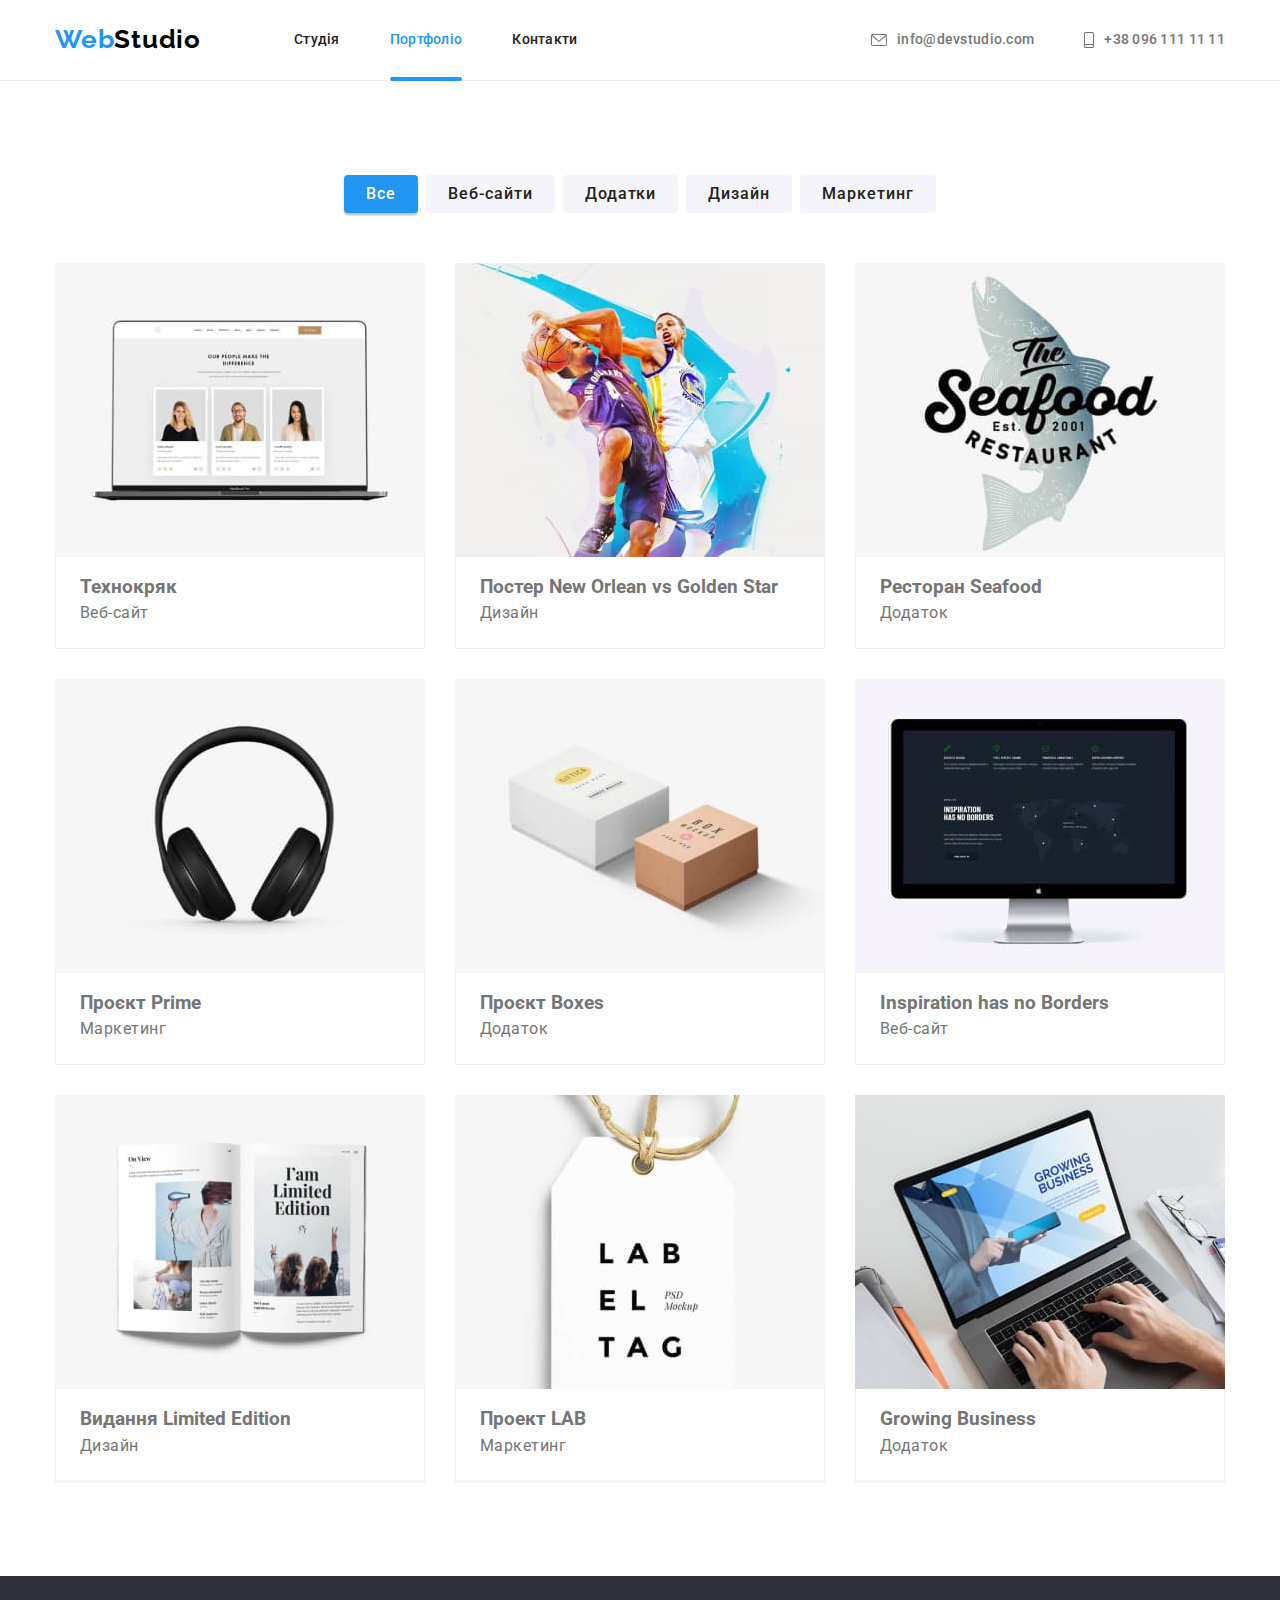
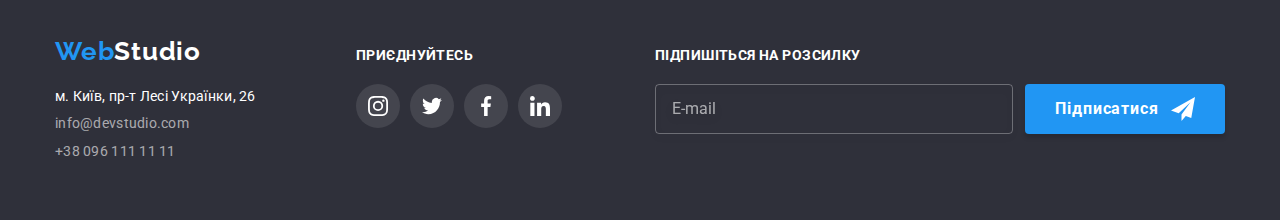
==== commit 33df1b97: "BEM for portfolio" ====
--- a/portfolio.html
+++ b/portfolio.html
@@ -20,27 +20,33 @@
   </head>
   <body>
     <header class="header">
-      <div class="container main-nav">
-        <nav class="header-nav">
-          <a class="logo" href="./index.html"><span class="logo-blue">Web</span>Studio</a>
-          <ul class="site-nav list">
-            <li class="item"><a class="link" href="./index.html">Студія</a></li>
-            <li class="item"><a class="link current" href="./portfolio.html">Портфоліо</a></li>
-            <li class="item"><a class="link" href="/">Контакти</a></li>
+      <div class="container header__container">
+        <nav class="header__nav navigation">
+          <a class="logo" href="./index.html"><span class="logo--blue">Web</span>Studio</a>
+          <ul class="navigation__list list">
+            <li class="navigation__item">
+              <a class="navigation__link" href="./index.html">Студія</a>
+            </li>
+            <li class="navigation__item">
+              <a class="navigation__link navigation__link--current" href="./portfolio.html"
+                >Портфоліо</a
+              >
+            </li>
+            <li class="navigation__item"><a class="navigation__link" href="/">Контакти</a></li>
           </ul>
         </nav>
-        <ul class="contacts list">
-          <li class="item">
-            <a class="link" href="mailto:mango@mail.pig">
-              <svg class="icon-link icon-meil">
+        <ul class="header-contacts list">
+          <li class="header-contacts__item">
+            <a class="header-contacts__link" href="mailto:mango@mail.pig">
+              <svg class="header-contacts__icon header-contacts__icon--meil">
                 <use href="./images/icons.svg#icon-meil"></use>
               </svg>
               info@devstudio.com
             </a>
           </li>
-          <li class="item">
-            <a class="link" href="tel:+1112223344">
-              <svg class="icon-link icon-smartphone">
+          <li class="header-contacts__item">
+            <a class="header-contacts__link" href="tel:+1112223344">
+              <svg class="header-contacts__icon header-contacts__icon--smartphone">
                 <use href="./images/icons.svg#icon-smartphone"></use>
               </svg>
               +38 096 111 11 11</a
@@ -54,151 +60,151 @@
       <!-- filter -->
       <div class="section">
         <div class="container">
-          <ul class="filter-tabs list">
-            <li class="item">
-              <button class="button secondary active" type="button">Все</button>
-            </li>
-            <li class="item">
-              <button class="button secondary" type="button">Веб-сайти</button>
-            </li>
-            <li class="item">
-              <button class="button secondary" type="button">Додатки</button>
-            </li>
-            <li class="item">
-              <button class="button secondary" type="button">Дизайн</button>
-            </li>
-            <li class="item">
-              <button class="button secondary" type="button">Маркетинг</button>
+          <ul class="filter list">
+            <li class="filter__item">
+              <button class="filter__button filter__button--active" type="button">Все</button>
+            </li>
+            <li class="filter__item">
+              <button class="filter__button" type="button">Веб-сайти</button>
+            </li>
+            <li class="filter__item">
+              <button class="filter__button" type="button">Додатки</button>
+            </li>
+            <li class="filter__item">
+              <button class="filter__button" type="button">Дизайн</button>
+            </li>
+            <li class="filter__item">
+              <button class="filter__button" type="button">Маркетинг</button>
             </li>
           </ul>
 
           <!-- works -->
           <section class="section-portfolio">
             <ul class="portfolio list">
-              <li class="item">
-                <div class="portfolio-thumb">
+              <li class="portfolio__item">
+                <div class="portfolio__thumb">
                   <img src="./images/portfolio-1.jpg" alt="portfolio 1" />
-                  <p class="description">
-                    Ресурс пропонує комплексні пропозиції з різним рівнем функціоналу та сервісів.
-                    Все це дозволить відвідувачу отримати вичерпні відомості про компанію чи
-                    приватну особу.
-                  </p>
-                </div>
-                <div class="info-box">
-                  <h3 class="portfolio-title">Технокряк</h3>
-                  <p class="portfolio-type">Веб-сайт</p>
-                </div>
-              </li>
-              <li class="item">
-                <div class="portfolio-thumb">
+                  <p class="portfolio__description">
+                    Ресурс пропонує комплексні пропозиції з різним рівнем функціоналу та сервісів.
+                    Все це дозволить відвідувачу отримати вичерпні відомості про компанію чи
+                    приватну особу.
+                  </p>
+                </div>
+                <div class="portfolio__info-box">
+                  <h3 class="portfolio__title">Технокряк</h3>
+                  <p class="portfolio__type">Веб-сайт</p>
+                </div>
+              </li>
+              <li class="portfolio__item">
+                <div class="portfolio__thumb">
                   <img src="./images/portfolio-2.jpg" alt="portfolio 2" />
-                  <p class="description">
-                    Ресурс пропонує комплексні пропозиції з різним рівнем функціоналу та сервісів.
-                    Все це дозволить відвідувачу отримати вичерпні відомості про компанію чи
-                    приватну особу.
-                  </p>
-                </div>
-                <div class="info-box">
-                  <h3 class="portfolio-title">Постер New Orlean vs Golden Star</h3>
-                  <p class="portfolio-type">Дизайн</p>
-                </div>
-              </li>
-              <li class="item">
-                <div class="portfolio-thumb">
+                  <p class="portfolio__description">
+                    Ресурс пропонує комплексні пропозиції з різним рівнем функціоналу та сервісів.
+                    Все це дозволить відвідувачу отримати вичерпні відомості про компанію чи
+                    приватну особу.
+                  </p>
+                </div>
+                <div class="portfolio__info-box">
+                  <h3 class="portfolio__title">Постер New Orlean vs Golden Star</h3>
+                  <p class="portfolio__type">Дизайн</p>
+                </div>
+              </li>
+              <li class="portfolio__item">
+                <div class="portfolio__thumb">
                   <img src="./images/portfolio-3.jpg" alt="portfolio 3" />
-                  <p class="description">
-                    Ресурс пропонує комплексні пропозиції з різним рівнем функціоналу та сервісів.
-                    Все це дозволить відвідувачу отримати вичерпні відомості про компанію чи
-                    приватну особу.
-                  </p>
-                </div>
-                <div class="info-box">
-                  <h3 class="portfolio-title">Ресторан Seafood</h3>
-                  <p class="portfolio-type">Додаток</p>
-                </div>
-              </li>
-              <li class="item">
-                <div class="portfolio-thumb">
+                  <p class="portfolio__description">
+                    Ресурс пропонує комплексні пропозиції з різним рівнем функціоналу та сервісів.
+                    Все це дозволить відвідувачу отримати вичерпні відомості про компанію чи
+                    приватну особу.
+                  </p>
+                </div>
+                <div class="portfolio__info-box">
+                  <h3 class="portfolio__title">Ресторан Seafood</h3>
+                  <p class="portfolio__type">Додаток</p>
+                </div>
+              </li>
+              <li class="portfolio__item">
+                <div class="portfolio__thumb">
                   <img src="./images/portfolio-4.jpg" alt="portfolio 4" />
-                  <p class="description">
-                    Ресурс пропонує комплексні пропозиції з різним рівнем функціоналу та сервісів.
-                    Все це дозволить відвідувачу отримати вичерпні відомості про компанію чи
-                    приватну особу.
-                  </p>
-                </div>
-                <div class="info-box">
-                  <h3 class="portfolio-title">Проєкт Prime</h3>
-                  <p class="portfolio-type">Маркетинг</p>
-                </div>
-              </li>
-              <li class="item">
-                <div class="portfolio-thumb">
+                  <p class="portfolio__description">
+                    Ресурс пропонує комплексні пропозиції з різним рівнем функціоналу та сервісів.
+                    Все це дозволить відвідувачу отримати вичерпні відомості про компанію чи
+                    приватну особу.
+                  </p>
+                </div>
+                <div class="portfolio__info-box">
+                  <h3 class="portfolio__title">Проєкт Prime</h3>
+                  <p class="portfolio__type">Маркетинг</p>
+                </div>
+              </li>
+              <li class="portfolio__item">
+                <div class="portfolio__thumb">
                   <img src="./images/portfolio-5.jpg" alt="portfolio 5" />
-                  <p class="description">
-                    Ресурс пропонує комплексні пропозиції з різним рівнем функціоналу та сервісів.
-                    Все це дозволить відвідувачу отримати вичерпні відомості про компанію чи
-                    приватну особу.
-                  </p>
-                </div>
-                <div class="info-box">
-                  <h3 class="portfolio-title">Проєкт Boxes</h3>
-                  <p class="portfolio-type">Додаток</p>
-                </div>
-              </li>
-              <li class="item">
-                <div class="portfolio-thumb">
+                  <p class="portfolio__description">
+                    Ресурс пропонує комплексні пропозиції з різним рівнем функціоналу та сервісів.
+                    Все це дозволить відвідувачу отримати вичерпні відомості про компанію чи
+                    приватну особу.
+                  </p>
+                </div>
+                <div class="portfolio__info-box">
+                  <h3 class="portfolio__title">Проєкт Boxes</h3>
+                  <p class="portfolio__type">Додаток</p>
+                </div>
+              </li>
+              <li class="portfolio__item">
+                <div class="portfolio__thumb">
                   <img src="./images/portfolio-6.jpg" alt="portfolio 6" />
-                  <p class="description">
-                    Ресурс пропонує комплексні пропозиції з різним рівнем функціоналу та сервісів.
-                    Все це дозволить відвідувачу отримати вичерпні відомості про компанію чи
-                    приватну особу.
-                  </p>
-                </div>
-                <div class="info-box">
-                  <h3 class="portfolio-title">Inspiration has no Borders</h3>
-                  <p class="portfolio-type">Веб-сайт</p>
-                </div>
-              </li>
-              <li class="item">
-                <div class="portfolio-thumb">
+                  <p class="portfolio__description">
+                    Ресурс пропонує комплексні пропозиції з різним рівнем функціоналу та сервісів.
+                    Все це дозволить відвідувачу отримати вичерпні відомості про компанію чи
+                    приватну особу.
+                  </p>
+                </div>
+                <div class="portfolio__info-box">
+                  <h3 class="portfolio__title">Inspiration has no Borders</h3>
+                  <p class="portfolio__type">Веб-сайт</p>
+                </div>
+              </li>
+              <li class="portfolio__item">
+                <div class="portfolio__thumb">
                   <img src="./images/portfolio-7.jpg" alt="portfolio 7" />
-                  <p class="description">
-                    Ресурс пропонує комплексні пропозиції з різним рівнем функціоналу та сервісів.
-                    Все це дозволить відвідувачу отримати вичерпні відомості про компанію чи
-                    приватну особу.
-                  </p>
-                </div>
-                <div class="info-box">
-                  <h3 class="portfolio-title">Видання Limited Edition</h3>
-                  <p class="portfolio-type">Дизайн</p>
-                </div>
-              </li>
-              <li class="item">
-                <div class="portfolio-thumb">
+                  <p class="portfolio__description">
+                    Ресурс пропонує комплексні пропозиції з різним рівнем функціоналу та сервісів.
+                    Все це дозволить відвідувачу отримати вичерпні відомості про компанію чи
+                    приватну особу.
+                  </p>
+                </div>
+                <div class="portfolio__info-box">
+                  <h3 class="portfolio__title">Видання Limited Edition</h3>
+                  <p class="portfolio__type">Дизайн</p>
+                </div>
+              </li>
+              <li class="portfolio__item">
+                <div class="portfolio__thumb">
                   <img src="./images/portfolio-8.jpg" alt="portfolio 8" />
-                  <p class="description">
-                    Ресурс пропонує комплексні пропозиції з різним рівнем функціоналу та сервісів.
-                    Все це дозволить відвідувачу отримати вичерпні відомості про компанію чи
-                    приватну особу.
-                  </p>
-                </div>
-                <div class="info-box">
-                  <h3 class="portfolio-title">Проект LAB</h3>
-                  <p class="portfolio-type">Маркетинг</p>
-                </div>
-              </li>
-              <li class="item">
-                <div class="portfolio-thumb">
+                  <p class="portfolio__description">
+                    Ресурс пропонує комплексні пропозиції з різним рівнем функціоналу та сервісів.
+                    Все це дозволить відвідувачу отримати вичерпні відомості про компанію чи
+                    приватну особу.
+                  </p>
+                </div>
+                <div class="portfolio__info-box">
+                  <h3 class="portfolio__title">Проект LAB</h3>
+                  <p class="portfolio__type">Маркетинг</p>
+                </div>
+              </li>
+              <li class="portfolio__item">
+                <div class="portfolio__thumb">
                   <img src="./images/portfolio-9.jpg" alt="portfolio 9" />
-                  <p class="description">
-                    Ресурс пропонує комплексні пропозиції з різним рівнем функціоналу та сервісів.
-                    Все це дозволить відвідувачу отримати вичерпні відомості про компанію чи
-                    приватну особу.
-                  </p>
-                </div>
-                <div class="info-box">
-                  <h3 class="portfolio-title">Growing Business</h3>
-                  <p class="portfolio-type">Додаток</p>
+                  <p class="portfolio__description">
+                    Ресурс пропонує комплексні пропозиції з різним рівнем функціоналу та сервісів.
+                    Все це дозволить відвідувачу отримати вичерпні відомості про компанію чи
+                    приватну особу.
+                  </p>
+                </div>
+                <div class="portfolio__info-box">
+                  <h3 class="portfolio__title">Growing Business</h3>
+                  <p class="portfolio__type">Додаток</p>
                 </div>
               </li>
             </ul>
@@ -208,68 +214,75 @@
     </main>
 
     <footer class="footer">
-      <div class="container footer-container">
-        <div class="col-contact">
-          <a class="logo logo-white" href="./index.html"
+      <div class="container footer__container">
+        <div class="footer__col-contact">
+          <a class="logo logo--white" href="./index.html"
             ><span class="logo-blue">Web</span>Studio</a
           >
           <address class="contact">
-            <ul class="contacts-footer list">
-              <li class="item">
-                <a class="link" href="">м. Київ, пр-т Лесі Українки, 26</a>
-              </li>
-              <li class="item">
-                <a class="link white-lite" href="mailto:mango@mail.pig">info@devstudio.com</a>
-              </li>
-              <li class="item">
-                <a class="link white-lite" href="tel:+1112223344">+38 096 111 11 11</a>
+            <ul class="contact__list list">
+              <li class="contact__item">
+                <a class="contact__link contact__link--white" href=""
+                  >м. Київ, пр-т Лесі Українки, 26</a
+                >
+              </li>
+              <li class="contact__item">
+                <a class="contact__link" href="mailto:mango@mail.pig">info@devstudio.com</a>
+              </li>
+              <li class="contact__item">
+                <a class="contact__link" href="tel:+1112223344">+38 096 111 11 11</a>
               </li>
             </ul>
           </address>
         </div>
-        <div class="col-social">
-          <h2 class="title-footer">приєднуйтесь</h2>
-          <ul class="social-links list">
-            <li class="social-item dark">
-              <a class="link" href="">
-                <svg class="icon-link instagram">
+        <div class="footer__col-social">
+          <h2 class="footer__title">приєднуйтесь</h2>
+          <ul class="social list">
+            <li class="social__item">
+              <a class="social__link social__link--dark" href="" target="_blank">
+                <svg class="social__icon">
                   <use href="./images/icons.svg#icon-instagram"></use>
                 </svg>
               </a>
             </li>
-            <li class="social-item dark">
-              <a class="link" href="">
-                <svg class="icon-link linkedin">
+            <li class="social-item">
+              <a class="social__link social__link--dark" href="">
+                <svg class="social__icon">
                   <use href="./images/icons.svg#icon-twitter"></use>
                 </svg>
               </a>
             </li>
-            <li class="social-item dark">
-              <a class="link" href="">
-                <svg class="icon-link linkedin">
+            <li class="social-item">
+              <a class="social__link social__link--dark" href="">
+                <svg class="social__icon">
                   <use href="./images/icons.svg#icon-facebook"></use>
                 </svg>
               </a>
             </li>
-            <li class="social-item dark">
-              <a class="link" href="">
-                <svg class="icon-link linkedin">
+            <li class="social-item">
+              <a class="social__link social__link--dark" href="">
+                <svg class="social__icon">
                   <use href="./images/icons.svg#icon-linkedin"></use>
                 </svg>
               </a>
             </li>
           </ul>
         </div>
-        <div class="col-mailing">
+        <div class="footer__col-mailing">
           <form class="form-footer">
-            <label class="footer-field">
-              <span class="title-footer">Підпишіться на розсилку</span>
-              <input type="email" class="input-footer" name="meil-footer" placeholder="E-mail" />
+            <label class="form-footer__field">
+              <span class="footer__title">Підпишіться на розсилку</span>
+              <input
+                type="email"
+                class="form-footer__input"
+                name="meil-footer"
+                placeholder="E-mail"
+              />
             </label>
 
-            <button type="submit" class="btn-reset button primary footer-btn">
+            <button type="submit" class="button button--primary form-footer__btn">
               Підписатися
-              <svg class="icon-send">
+              <svg class="form-footer__icon">
                 <use href="./images/icons.svg#icon-send"></use>
               </svg>
             </button>
--- a/css/main.min.css
+++ b/css/main.min.css
@@ -1 +1 @@
-body{background-color:#fff;color:#757575;margin:0;font-family:"Roboto",sans-serif}h1,h2,h3,h5,h6,p{margin-top:0;margin-bottom:0}ol,ul{margin:0;padding-left:0}address{font-style:normal}img{display:block}:active,:hover,:focus{outline:0;outline-offset:0}.list{list-style:none}.link{text-decoration:none}.container{width:100%;max-width:1200px;margin-left:auto;margin-right:auto;padding-left:15px;padding-right:15px}.section{padding:94px 0}.section-title{margin-bottom:50px;color:#212121;font-weight:700;font-size:36px;line-height:1.2;text-align:center;letter-spacing:.03em}.logo{align-self:center;font-family:"Raleway",sans-serif;color:#000;font-weight:700;font-size:26px;line-height:1.2;letter-spacing:.03em;text-decoration:none}.logo--blue{color:#2196f3}.logo--white{display:block;margin-bottom:20px;color:#fff}.button{font-family:inherit;border:none;border-radius:4px;font-size:16px;letter-spacing:.06em;cursor:pointer;transition:background-color 250ms cubic-bezier(0.4, 0, 0.2, 1),color 250ms cubic-bezier(0.4, 0, 0.2, 1)}.button--primary{padding:10px 32px;background-color:#2196f3;color:#fff;font-weight:700;line-height:1.87;box-shadow:0px 4px 4px rgba(0,0,0,.15);transition:background-color 250ms cubic-bezier(0.4, 0, 0.2, 1)}.button--primary:hover,.button--primary:focus{background-color:#188ce8}.social{display:flex;align-items:center;justify-content:center;gap:10px}.social__team{padding:0 32px}.social__icon{width:20px;height:20px;fill:currentColor}.social__link{display:flex;align-items:center;justify-content:center;color:#afb1b8;width:44px;height:44px;border-radius:50%;transition:background-color 250ms cubic-bezier(0.4, 0, 0.2, 1),color 250ms cubic-bezier(0.4, 0, 0.2, 1)}.social__link--dark{color:#fff;background-color:rgba(255,255,255,.1)}.social__link:hover,.social__link:focus{background-color:#2196f3;color:#fff}.header{border-bottom:1px solid #ececec}.header__container{display:flex;align-items:center;justify-content:space-between}.header__nav{display:flex}.header__site-nav{display:flex;margin-left:93px}.header__item:not(:last-child){margin-right:50px}.header-contacts{display:flex}.header-contacts__item+.header-contacts__item{margin-left:50px}.header-contacts__link{display:flex;align-items:center;color:#757575;font-weight:500;font-style:normal;font-size:14px;line-height:1.14;letter-spacing:.02em;text-decoration:none;transition:color 250ms cubic-bezier(0.4, 0, 0.2, 1)}.header-contacts__link:hover,.header-contacts__link:focus{color:#2196f3}.header-contacts__icon{margin-right:10px;fill:currentColor}.header-contacts__icon--smartphone{width:10px;height:16px}.header-contacts__icon--meil{width:16px;height:12px}.navigation{display:flex}.navigation__list{display:flex;margin-left:93px}.navigation__item:not(:last-child){margin-right:50px}.navigation__link{position:relative;display:block;padding:32px 0;color:#212121;font-style:normal;font-weight:500;font-size:14px;line-height:1.14;letter-spacing:.02em;text-decoration:none;transition:color 250ms cubic-bezier(0.4, 0, 0.2, 1)}.navigation__link:hover,.navigation__link:focus,.navigation__link--current{color:#2196f3}.navigation__link--current::after{position:absolute;display:block;content:"";bottom:-1px;height:4px;background-color:#2196f3;border-radius:2px;width:100%;transform:scale(1);transition:transform 250ms cubic-bezier(0.4, 0, 0.2, 1)}.hero__overlay{display:flex;align-items:center;padding:0;height:600px;max-width:1600px;margin-left:auto;margin-right:auto;background-color:#c4c4c4;background-image:linear-gradient(to right, rgba(47, 48, 58, 0.4), rgba(47, 48, 58, 0.4)),url("../images/hero-img.jpg");background-repeat:no-repeat;background-position:center;background-size:cover;text-align:center}.hero__title{margin-top:0;margin-bottom:30px;color:#fff;font-weight:900;font-size:44px;line-height:1.36;letter-spacing:.06em;text-transform:uppercase}.advantages{display:flex;padding-bottom:0}.advantages__list{display:flex}.advantages__item{width:calc((100% - 90px)/4)}.advantages__item:not(:last-child){margin-right:30px}.advantages__icon-box{display:flex;align-items:center;justify-content:center;height:120px;width:100%;background-color:#f5f4fa;margin-bottom:30px;border-radius:4px}.advantages__icon{width:70px;height:70px}.advantages__title{color:#212121;font-weight:700;font-size:14px;line-height:1.14;letter-spacing:.03em;text-transform:uppercase;margin-bottom:10px}.advantages__text{font-weight:400;font-size:14px;line-height:1.71;letter-spacing:.03em}.advantages .item{width:270px}.advantages .item:not(:last-child){margin-right:30px}.works{display:flex;gap:30px}.works__item{position:relative;display:flex;width:calc((100% - 60px)/3)}.works__img{width:100%}.works__title{position:absolute;bottom:0;left:0;display:flex;align-items:center;justify-content:center;width:100%;height:70px;background:rgba(47,48,58,.8);font-weight:700;font-size:14px;line-height:1.14;text-align:center;letter-spacing:.03em;text-transform:uppercase;color:#fff}.team{background-color:#f5f4fa}.team__list{display:flex;gap:30px}.team__item{display:flex;flex-direction:column;width:calc((100% - 90px)/4);background-color:#fff;box-shadow:0px 1px 3px rgba(0,0,0,.12),0px 1px 1px rgba(0,0,0,.14),0px 2px 1px rgba(0,0,0,.2);border-radius:0px 0px 4px 4px}.team__img{width:100%;display:block}.team__box{padding-top:30px;padding-bottom:30px}.team__name{color:#212121;font-weight:500;font-size:16px;line-height:1.2;text-align:center;letter-spacing:.03em;margin-bottom:10px}.team__job{margin-bottom:16px;font-size:16px;line-height:1.2;text-align:center;letter-spacing:.03em}.clients__list{display:flex;gap:30px}.clients__item{width:calc((100% - 150px)/6)}.clients__icon{width:106px;height:60px;fill:currentColor}.clients__link{display:flex;align-items:center;justify-content:center;color:#afb1b8;padding:16px 0;border:1px solid #afb1b8;border-radius:4px;transition:border 250ms cubic-bezier(0.4, 0, 0.2, 1),color 250ms cubic-bezier(0.4, 0, 0.2, 1)}.clients__link:hover,.clients__link:focus{border:1px solid #2196f3;color:#2196f3}.contact__list{display:flex;flex-direction:column;width:231px}.contact__item:not(:last-child){margin-bottom:9px}.contact__link{color:#fff;font-style:normal;font-size:14px;line-height:1.14;letter-spacing:.02em;text-decoration:none;transition:color 250ms cubic-bezier(0.4, 0, 0.2, 1)}.contact__link--white{color:#fff}.contact__link:hover,.contact__link:focus{color:#2196f3}.footer{background:#2f303a;padding:60px 0}.footer__container{display:flex}.footer__col-contact{margin-right:70px}.footer__title{margin-bottom:20px;padding-top:12px;color:var(--white-color);font-weight:700;font-size:14px;line-height:1.14;letter-spacing:.03em;text-transform:uppercase}.footer__col-mailing{display:flex;flex-direction:column;width:100%}.footer-container{display:flex}.col-contact{margin-right:70px}.title-footer{margin-bottom:20px;padding-top:12px;color:var(--white-color);font-weight:700;font-size:14px;line-height:1.14;letter-spacing:.03em;text-transform:uppercase}.col-mailing{display:flex;flex-direction:column;width:100%}.form-footer{display:flex;align-items:flex-end}.input-footer{cursor:pointer;margin:0;padding:15px 16px 15px 16px;height:50px;width:100%;margin-right:12px;color:var(--white-color);background-color:rgba(0,0,0,0);font:inherit;border:1px solid rgba(255,255,255,.3);filter:drop-shadow(0px 4px 4px rgba(0, 0, 0, 0.15));border-radius:4px;transition:border 250ms var(--timing-function)}.input-footer:focus{border:1px solid var(--accent-color)}.input-footer::placeholder{color:rgba(255,255,255,.6)}.footer-field{display:flex;flex-direction:column;width:calc(100% - 212px);margin-right:12px}.button.footer-btn{padding:0 28px;height:50px;width:200px;display:flex;align-items:center;justify-content:center;line-height:1.87}.icon-send{margin-left:12px;width:24px;height:24px;fill:var(--white-color)}/*# sourceMappingURL=main.min.css.map */+body{background-color:#fff;color:#757575;margin:0;font-family:"Roboto",sans-serif}h1,h2,h3,h5,h6,p{margin-top:0;margin-bottom:0}ol,ul{margin:0;padding-left:0}address{font-style:normal}img{display:block}:active,:hover,:focus{outline:0;outline-offset:0}.list{list-style:none}.link{text-decoration:none}.container{width:100%;max-width:1200px;margin-left:auto;margin-right:auto;padding-left:15px;padding-right:15px}.section{padding:94px 0}.section-title{margin-bottom:50px;color:#212121;font-weight:700;font-size:36px;line-height:1.2;text-align:center;letter-spacing:.03em}.logo{align-self:center;font-family:"Raleway",sans-serif;color:#000;font-weight:700;font-size:26px;line-height:1.2;letter-spacing:.03em;text-decoration:none}.logo--blue{color:#2196f3}.logo--white{display:block;margin-bottom:20px;color:#fff}.button{font-family:inherit;border:none;border-radius:4px;font-size:16px;letter-spacing:.06em;cursor:pointer;transition:background-color 250ms cubic-bezier(0.4, 0, 0.2, 1),color 250ms cubic-bezier(0.4, 0, 0.2, 1)}.button--primary{padding:10px 32px;background-color:#2196f3;color:#fff;font-weight:700;line-height:1.87;box-shadow:0px 4px 4px rgba(0,0,0,.15);transition:background-color 250ms cubic-bezier(0.4, 0, 0.2, 1)}.button--primary:hover,.button--primary:focus{background-color:#188ce8}.social{display:flex;align-items:center;justify-content:center;gap:10px}.social__team{padding:0 32px}.social__icon{width:20px;height:20px;fill:currentColor}.social__link{display:flex;align-items:center;justify-content:center;color:#afb1b8;width:44px;height:44px;border-radius:50%;transition:background-color 250ms cubic-bezier(0.4, 0, 0.2, 1),color 250ms cubic-bezier(0.4, 0, 0.2, 1)}.social__link--dark{color:#fff;background-color:rgba(255,255,255,.1)}.social__link:hover,.social__link:focus{background-color:#2196f3;color:#fff}.header{border-bottom:1px solid #ececec}.header__container{display:flex;align-items:center;justify-content:space-between}.header__nav{display:flex}.header__site-nav{display:flex;margin-left:93px}.header__item:not(:last-child){margin-right:50px}.header-contacts{display:flex}.header-contacts__item+.header-contacts__item{margin-left:50px}.header-contacts__link{display:flex;align-items:center;color:#757575;font-weight:500;font-style:normal;font-size:14px;line-height:1.14;letter-spacing:.02em;text-decoration:none;transition:color 250ms cubic-bezier(0.4, 0, 0.2, 1)}.header-contacts__link:hover,.header-contacts__link:focus{color:#2196f3}.header-contacts__icon{margin-right:10px;fill:currentColor}.header-contacts__icon--smartphone{width:10px;height:16px}.header-contacts__icon--meil{width:16px;height:12px}.navigation{display:flex}.navigation__list{display:flex;margin-left:93px}.navigation__item:not(:last-child){margin-right:50px}.navigation__link{position:relative;display:block;padding:32px 0;color:#212121;font-style:normal;font-weight:500;font-size:14px;line-height:1.14;letter-spacing:.02em;text-decoration:none;transition:color 250ms cubic-bezier(0.4, 0, 0.2, 1)}.navigation__link:hover,.navigation__link:focus,.navigation__link--current{color:#2196f3}.navigation__link--current::after{position:absolute;display:block;content:"";bottom:-1px;height:4px;background-color:#2196f3;border-radius:2px;width:100%;transform:scale(1);transition:transform 250ms cubic-bezier(0.4, 0, 0.2, 1)}.hero__overlay{display:flex;align-items:center;padding:0;height:600px;max-width:1600px;margin-left:auto;margin-right:auto;background-color:#c4c4c4;background-image:linear-gradient(to right, rgba(47, 48, 58, 0.4), rgba(47, 48, 58, 0.4)),url("../images/hero-img.jpg");background-repeat:no-repeat;background-position:center;background-size:cover;text-align:center}.hero__title{margin-top:0;margin-bottom:30px;color:#fff;font-weight:900;font-size:44px;line-height:1.36;letter-spacing:.06em;text-transform:uppercase}.advantages{display:flex;padding-bottom:0}.advantages__list{display:flex}.advantages__item{width:calc((100% - 90px)/4)}.advantages__item:not(:last-child){margin-right:30px}.advantages__icon-box{display:flex;align-items:center;justify-content:center;height:120px;width:100%;background-color:#f5f4fa;margin-bottom:30px;border-radius:4px}.advantages__icon{width:70px;height:70px}.advantages__title{color:#212121;font-weight:700;font-size:14px;line-height:1.14;letter-spacing:.03em;text-transform:uppercase;margin-bottom:10px}.advantages__text{font-weight:400;font-size:14px;line-height:1.71;letter-spacing:.03em}.advantages .item{width:270px}.advantages .item:not(:last-child){margin-right:30px}.works{display:flex;gap:30px}.works__item{position:relative;display:flex;width:calc((100% - 60px)/3)}.works__img{width:100%}.works__title{position:absolute;bottom:0;left:0;display:flex;align-items:center;justify-content:center;width:100%;height:70px;background:rgba(47,48,58,.8);font-weight:700;font-size:14px;line-height:1.14;text-align:center;letter-spacing:.03em;text-transform:uppercase;color:#fff}.team{background-color:#f5f4fa}.team__list{display:flex;gap:30px}.team__item{display:flex;flex-direction:column;width:calc((100% - 90px)/4);background-color:#fff;box-shadow:0px 1px 3px rgba(0,0,0,.12),0px 1px 1px rgba(0,0,0,.14),0px 2px 1px rgba(0,0,0,.2);border-radius:0px 0px 4px 4px}.team__img{width:100%;display:block}.team__box{padding-top:30px;padding-bottom:30px}.team__name{color:#212121;font-weight:500;font-size:16px;line-height:1.2;text-align:center;letter-spacing:.03em;margin-bottom:10px}.team__job{margin-bottom:16px;font-size:16px;line-height:1.2;text-align:center;letter-spacing:.03em}.clients__list{display:flex;gap:30px}.clients__item{width:calc((100% - 150px)/6)}.clients__icon{width:106px;height:60px;fill:currentColor}.clients__link{display:flex;align-items:center;justify-content:center;color:#afb1b8;padding:16px 0;border:1px solid #afb1b8;border-radius:4px;transition:border 250ms cubic-bezier(0.4, 0, 0.2, 1),color 250ms cubic-bezier(0.4, 0, 0.2, 1)}.clients__link:hover,.clients__link:focus{border:1px solid #2196f3;color:#2196f3}.contact__list{display:flex;flex-direction:column;width:231px}.contact__item:not(:last-child){margin-bottom:9px}.contact__link{color:rgba(255,255,255,.6);font-style:normal;font-size:14px;line-height:1.14;letter-spacing:.02em;text-decoration:none;transition:color 250ms cubic-bezier(0.4, 0, 0.2, 1)}.contact__link--white{color:#fff}.contact__link:hover,.contact__link:focus{color:#2196f3}.footer{background:#2f303a;padding:60px 0}.footer__container{display:flex}.footer__col-contact{margin-right:70px}.footer__col-social{margin-right:93px}.footer__title{margin-bottom:20px;padding-top:12px;color:#fff;font-weight:700;font-size:14px;line-height:1.14;letter-spacing:.03em;text-transform:uppercase}.footer__col-mailing{display:flex;flex-direction:column;width:100%}.form-footer__input{margin:0;padding:15px 16px 15px 16px;height:50px;width:100%;margin-right:12px;color:#fff;background-color:rgba(0,0,0,0);font:inherit;border:1px solid rgba(255,255,255,.3);filter:drop-shadow(0px 4px 4px rgba(0, 0, 0, 0.15));border-radius:4px;transition:border 250ms cubic-bezier(0.4, 0, 0.2, 1)}.form-footer__input:focus{border:1px solid #2196f3}.footer-container{display:flex}.col-contact{margin-right:70px}.title-footer{margin-bottom:20px;padding-top:12px;color:#fff;font-weight:700;font-size:14px;line-height:1.14;letter-spacing:.03em;text-transform:uppercase}.col-mailing{display:flex;flex-direction:column;width:100%}.form-footer{display:flex;align-items:flex-end}.input-footer{margin:0;padding:15px 16px 15px 16px;height:50px;width:100%;margin-right:12px;color:#fff;background-color:rgba(0,0,0,0);font:inherit;border:1px solid rgba(255,255,255,.3);filter:drop-shadow(0px 4px 4px rgba(0, 0, 0, 0.15));border-radius:4px;transition:border 250ms cubic-bezier(0.4, 0, 0.2, 1)}.input-footer:focus{border:1px solid #2196f3}.input-footer::placeholder{color:rgba(255,255,255,.6)}.footer-field{display:flex;flex-direction:column;width:calc(100% - 212px);margin-right:12px}.button.footer-btn{padding:0 28px;height:50px;width:200px;display:flex;align-items:center;justify-content:center;line-height:1.87}.icon-send{margin-left:12px;width:24px;height:24px;fill:#fff}.form-footer{display:flex;align-items:flex-end}.form-footer__field{display:flex;flex-direction:column;width:calc(100% - 212px);margin-right:12px}.form-footer__input:focus{border:1px solid #2196f3}.form-footer__input::placeholder{color:rgba(255,255,255,.6)}.form-footer__btn{padding:0 28px;height:50px;width:200px;display:flex;align-items:center;justify-content:center;line-height:1.87}.form-footer__icon{margin-left:12px;width:24px;height:24px;fill:#fff}.input-footer{cursor:pointer;margin:0;padding:15px 16px 15px 16px;height:50px;width:100%;margin-right:12px;color:#fff;background-color:rgba(0,0,0,0);font:inherit;border:1px solid rgba(255,255,255,.3);filter:drop-shadow(0px 4px 4px rgba(0, 0, 0, 0.15));border-radius:4px;transition:border 250ms cubic-bezier(0.4, 0, 0.2, 1)}.input-footer:focus{border:1px solid #2196f3}.input-footer::placeholder{color:rgba(255,255,255,.6)}.footer-field{display:flex;flex-direction:column;width:calc(100% - 212px);margin-right:12px}.button.footer-btn{padding:0 28px;height:50px;width:200px;display:flex;align-items:center;justify-content:center;line-height:1.87}.icon-send{margin-left:12px;width:24px;height:24px;fill:#fff}.backdrop{position:fixed;top:0;left:0;width:100%;height:100%;background-color:rgba(0,0,0,.2);opacity:1;transition:opacity 250ms}.backdrop--is-hidden{opacity:0;pointer-events:none;visibility:hidden}.popup{position:absolute;top:50%;left:50%;min-width:528px;min-height:581px;background-color:#fff;box-shadow:0px 1px 3px rgba(0,0,0,.12),0px 1px 1px rgba(0,0,0,.14),0px 2px 1px rgba(0,0,0,.2);border-radius:4px;transform:translate(-50%, -50%) scale(1);transition:transform 250ms cubic-bezier(0.4, 0, 0.2, 1)}.backdrop--is-hidden .popup{transform:translate(-50%, -50%) scale(0.9)}.popup__close-icon{width:11px;height:11px;fill:currentColor}.popup__form{padding:40px}.popup__title{display:block;margin-bottom:12px;font-weight:700;font-size:20px;line-height:1.15;text-align:center;letter-spacing:.03em;color:#212121}.popup__close-btn{position:absolute;right:8px;top:8px;width:30px;height:30px;cursor:pointer;border:1px solid rgba(0,0,0,.1);border-radius:50%;background-color:#fff;color:#000;transition:color 250ms cubic-bezier(0.4, 0, 0.2, 1)}.popup__close-btn:hover{color:#2196f3}.form-popup__checkbox{position:absolute;white-space:nowrap;width:1px;height:1px;overflow:hidden;border:0;padding:0;clip:rect(0 0 0 0);clip-path:inset(50%);margin:-1px}.form-popup__btn{display:block;margin-left:auto;margin-right:auto}.form-popup__field{position:relative;display:flex;flex-direction:column;margin-bottom:10px}.form-popup__field--checkbox{flex-direction:row;justify-content:center;margin-top:20px;margin-bottom:30px}.form-popup__label{margin-bottom:4px;font-size:12px;line-height:1.17;letter-spacing:.01em;color:#757575}.form-popup__label--checkbox{display:flex;margin-bottom:0;align-items:center;font-size:14px;line-height:1.71;letter-spacing:.03em;color:#757575}.form-popup__input{cursor:pointer;margin:0;padding:14px 15px 14px 42px;font:inherit;border:1px solid rgba(33,33,33,.2);border-radius:4px;height:40px;width:100%;font-size:12px;line-height:1.17;transition:border 250ms cubic-bezier(0.4, 0, 0.2, 1)}.form-popup__input:focus{border:1px solid #2196f3}.form-popup__icon{position:absolute;bottom:20px;left:15px;width:18px;height:18px;fill:#212121;transform:translateY(50%);transition:fill 250ms cubic-bezier(0.4, 0, 0.2, 1)}.form-popup__input:focus .form-popup__icon{fill:#2196f3}.form-popup__comment{margin:0;padding:12px 16px 12px 16px;font-size:12px;line-height:1.17;letter-spacing:.01em;border:1px solid rgba(33,33,33,.2);border-radius:4px;height:120px;width:100%;resize:none;transition:border 250ms cubic-bezier(0.4, 0, 0.2, 1)}.form-popup__comment:focus{border:1px solid cubic-bezier(0.4, 0, 0.2, 1)}.form-popup__comment::placeholder{font-size:12px;line-height:1.17;letter-spacing:.01em;color:rgba(117,117,117,.5)}.form-popup__link{color:#2196f3}.form-popup__link:hover{text-decoration:none}.form-popup__check-icon{display:inline-block;width:16px;height:15px;border:2px solid #212121;border-radius:2px;margin-right:9px}.form-popup__checkbox:checked+.form-popup__check-icon{background-color:#2196f3;background-image:url("../images/icon-check.svg");background-size:contain;background-origin:border-box;border-color:#2196f3}.filter{display:flex;justify-content:center;margin-bottom:50px;gap:8px}.filter__button{font-family:inherit;border:none;border-radius:4px;font-size:16px;letter-spacing:.06em;cursor:pointer;transition:background-color 250ms,color 250ms cubic-bezier(0.4, 0, 0.2, 1);padding:6px 22px;background-color:#f5f4fa;color:#212121;font-weight:500;line-height:1.6;transition:background-color 250ms cubic-bezier(0.4, 0, 0.2, 1),color 250ms cubic-bezier(0.4, 0, 0.2, 1),box-shadow 250ms cubic-bezier(0.4, 0, 0.2, 1)}.filter__button:hover,.filter__button:focus,.filter__button--active{background-color:#2196f3;color:#fff;box-shadow:0px 3px 1px rgba(0,0,0,.1),0px 1px 2px rgba(0,0,0,.08),0px 2px 2px rgba(0,0,0,.12)}.portfolio{display:flex;flex-wrap:wrap;gap:30px}.portfolio__thumb{position:relative;display:flex;overflow:hidden}.portfolio__info-box{padding:20px 24px;border:1px solid #eee;border-top:none}.portfolio__itle{margin-bottom:4px;color:#212121;font-weight:700;font-size:18px;line-height:2;letter-spacing:.06em}.portfolio__type{font-size:16px;line-height:1.88;letter-spacing:.03em;line-height:1.87}.portfolio__item{width:calc((100% - 60px)/3);transition:box-shadow 250ms cubic-bezier(0.4, 0, 0.2, 1),color 250ms cubic-bezier(0.4, 0, 0.2, 1)}.portfolio__item:hover{box-shadow:0px 1px 1px rgba(0,0,0,.12),0px 4px 4px rgba(0,0,0,.06),1px 4px 6px rgba(0,0,0,.16)}.portfolio__item img{width:100%}.portfolio__description{position:absolute;display:flex;align-items:center;justify-content:center;padding:0 24px;width:100%;height:100%;top:50%;left:50%;background:rgba(33,150,243,.9);transform:translate(-50%, 100%);font-size:18px;line-height:1.56;letter-spacing:.03em;color:#fff;transition:transform 250ms cubic-bezier(0.4, 0, 0.2, 1)}.portfolio__item:hover .portfolio__description{transform:translate(-50%, -50%)}.portfolio .description{position:absolute;display:flex;align-items:center;justify-content:center;padding:0 24px;width:100%;height:100%;top:50%;left:50%;background:rgba(33,150,243,.9);transform:translate(-50%, 100%);font-size:18px;line-height:1.56;letter-spacing:.03em;color:var(--white-color);transition:transform 250ms var(--timing-function)}.portfolio .item:hover .description{transform:translate(-50%, -50%)}.portfolio .info-box{padding:20px 24px;border:1px solid #eee;border-top:none}.portfolio-title{margin-bottom:4px;color:var(--title-text-color);font-weight:700;font-size:18px;line-height:2;letter-spacing:.06em}.portfolio-type{font-size:16px;line-height:1.88;letter-spacing:.03em;line-height:1.87}/*# sourceMappingURL=main.min.css.map */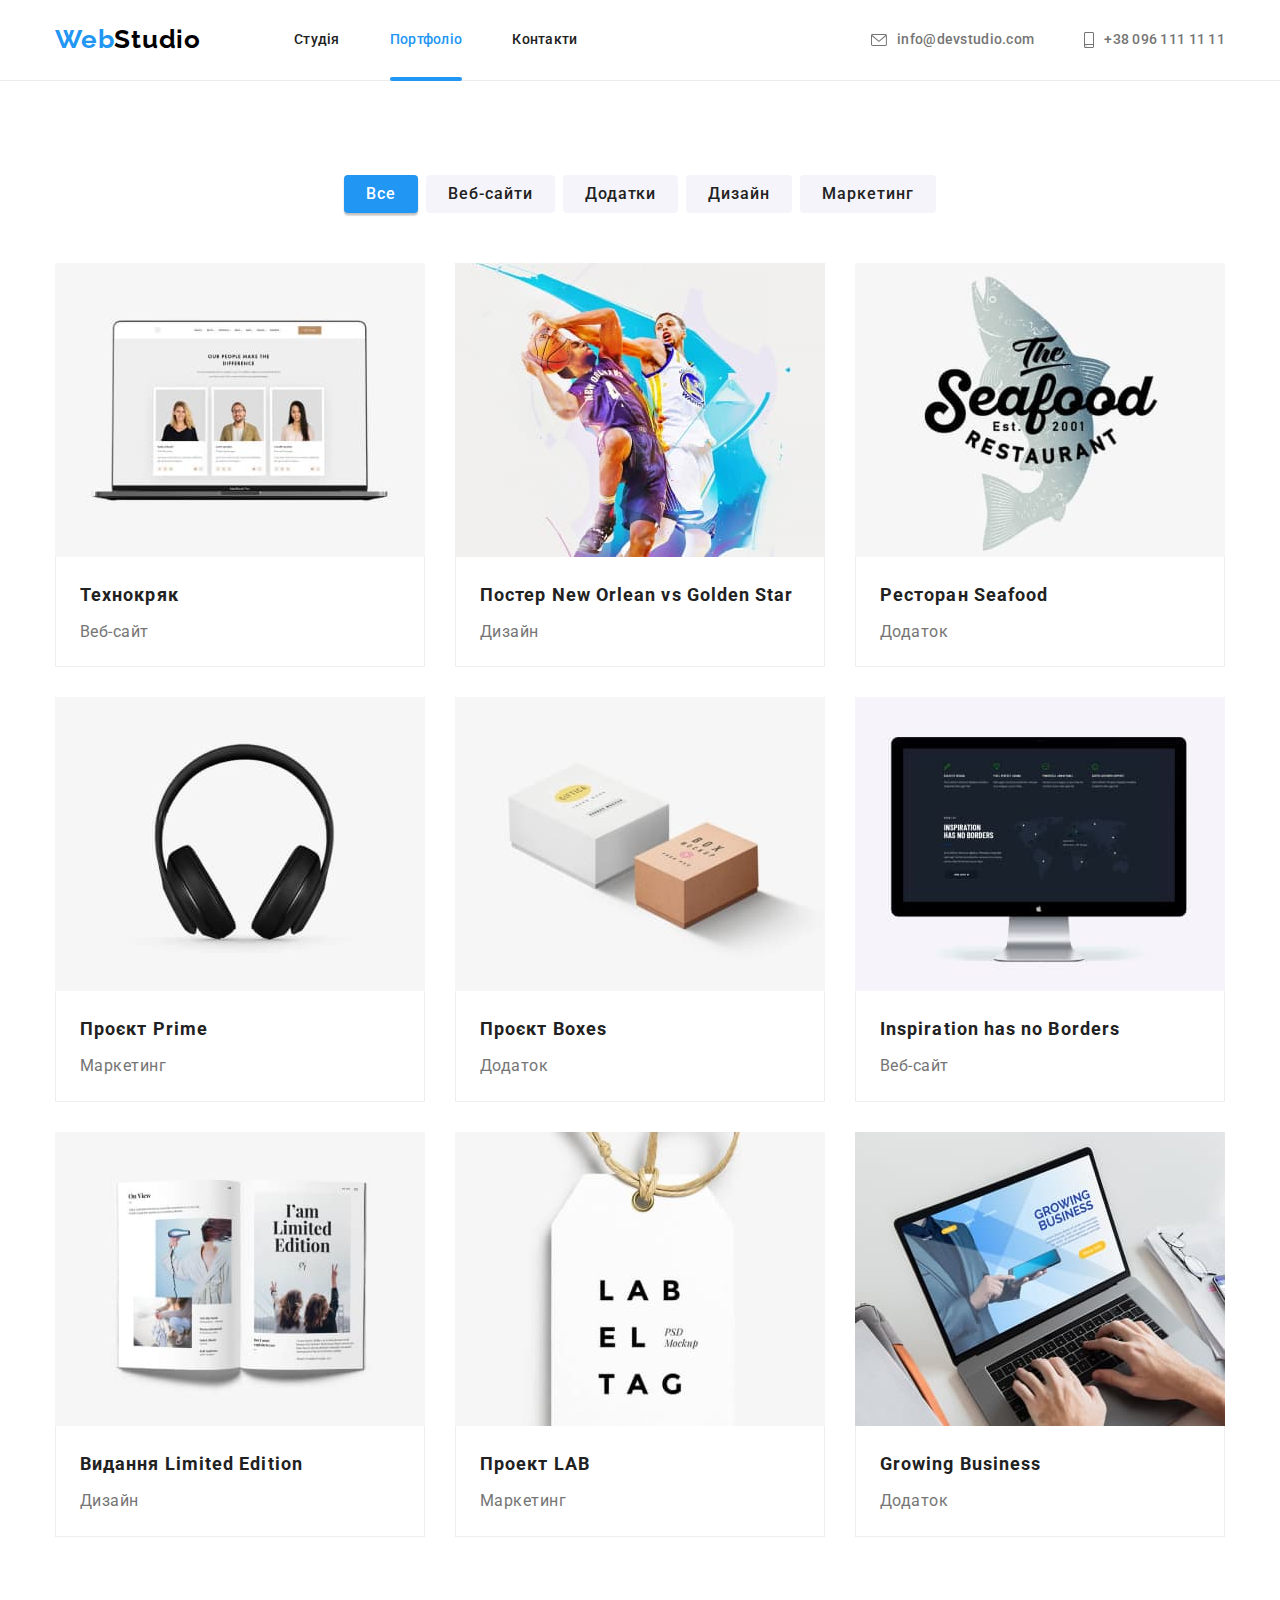
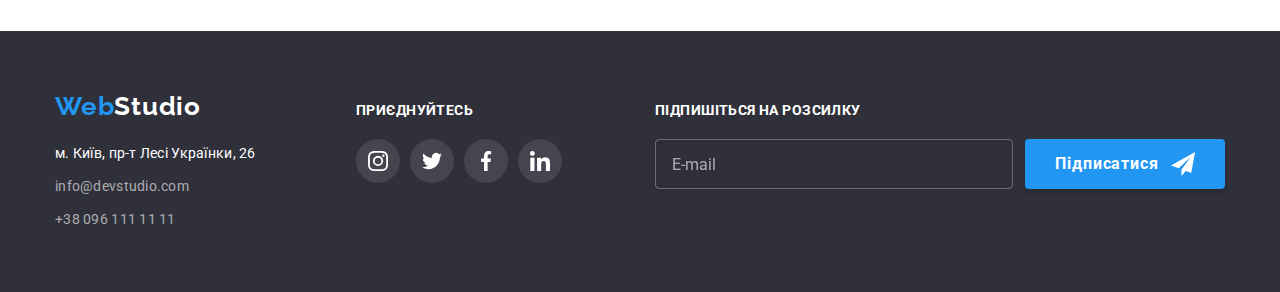
==== commit debb3834: "fixed BEM" ====
--- a/portfolio.html
+++ b/portfolio.html
@@ -62,24 +62,24 @@
         <div class="container">
           <ul class="filter list">
             <li class="filter__item">
-              <button class="filter__button filter__button--active" type="button">Все</button>
-            </li>
-            <li class="filter__item">
-              <button class="filter__button" type="button">Веб-сайти</button>
-            </li>
-            <li class="filter__item">
-              <button class="filter__button" type="button">Додатки</button>
-            </li>
-            <li class="filter__item">
-              <button class="filter__button" type="button">Дизайн</button>
-            </li>
-            <li class="filter__item">
-              <button class="filter__button" type="button">Маркетинг</button>
+              <button class="button__tab button__tab--active" type="button">Все</button>
+            </li>
+            <li class="filter__item">
+              <button class="button__tab" type="button">Веб-сайти</button>
+            </li>
+            <li class="filter__item">
+              <button class="button__tab" type="button">Додатки</button>
+            </li>
+            <li class="filter__item">
+              <button class="button__tab" type="button">Дизайн</button>
+            </li>
+            <li class="filter__item">
+              <button class="button__tab" type="button">Маркетинг</button>
             </li>
           </ul>
 
           <!-- works -->
-          <section class="section-portfolio">
+          <section>
             <ul class="portfolio list">
               <li class="portfolio__item">
                 <div class="portfolio__thumb">
--- a/css/main.min.css
+++ b/css/main.min.css
@@ -1 +1 @@
-body{background-color:#fff;color:#757575;margin:0;font-family:"Roboto",sans-serif}h1,h2,h3,h5,h6,p{margin-top:0;margin-bottom:0}ol,ul{margin:0;padding-left:0}address{font-style:normal}img{display:block}:active,:hover,:focus{outline:0;outline-offset:0}.list{list-style:none}.link{text-decoration:none}.container{width:100%;max-width:1200px;margin-left:auto;margin-right:auto;padding-left:15px;padding-right:15px}.section{padding:94px 0}.section-title{margin-bottom:50px;color:#212121;font-weight:700;font-size:36px;line-height:1.2;text-align:center;letter-spacing:.03em}.logo{align-self:center;font-family:"Raleway",sans-serif;color:#000;font-weight:700;font-size:26px;line-height:1.2;letter-spacing:.03em;text-decoration:none}.logo--blue{color:#2196f3}.logo--white{display:block;margin-bottom:20px;color:#fff}.button{font-family:inherit;border:none;border-radius:4px;font-size:16px;letter-spacing:.06em;cursor:pointer;transition:background-color 250ms cubic-bezier(0.4, 0, 0.2, 1),color 250ms cubic-bezier(0.4, 0, 0.2, 1)}.button--primary{padding:10px 32px;background-color:#2196f3;color:#fff;font-weight:700;line-height:1.87;box-shadow:0px 4px 4px rgba(0,0,0,.15);transition:background-color 250ms cubic-bezier(0.4, 0, 0.2, 1)}.button--primary:hover,.button--primary:focus{background-color:#188ce8}.social{display:flex;align-items:center;justify-content:center;gap:10px}.social__team{padding:0 32px}.social__icon{width:20px;height:20px;fill:currentColor}.social__link{display:flex;align-items:center;justify-content:center;color:#afb1b8;width:44px;height:44px;border-radius:50%;transition:background-color 250ms cubic-bezier(0.4, 0, 0.2, 1),color 250ms cubic-bezier(0.4, 0, 0.2, 1)}.social__link--dark{color:#fff;background-color:rgba(255,255,255,.1)}.social__link:hover,.social__link:focus{background-color:#2196f3;color:#fff}.header{border-bottom:1px solid #ececec}.header__container{display:flex;align-items:center;justify-content:space-between}.header__nav{display:flex}.header__site-nav{display:flex;margin-left:93px}.header__item:not(:last-child){margin-right:50px}.header-contacts{display:flex}.header-contacts__item+.header-contacts__item{margin-left:50px}.header-contacts__link{display:flex;align-items:center;color:#757575;font-weight:500;font-style:normal;font-size:14px;line-height:1.14;letter-spacing:.02em;text-decoration:none;transition:color 250ms cubic-bezier(0.4, 0, 0.2, 1)}.header-contacts__link:hover,.header-contacts__link:focus{color:#2196f3}.header-contacts__icon{margin-right:10px;fill:currentColor}.header-contacts__icon--smartphone{width:10px;height:16px}.header-contacts__icon--meil{width:16px;height:12px}.navigation{display:flex}.navigation__list{display:flex;margin-left:93px}.navigation__item:not(:last-child){margin-right:50px}.navigation__link{position:relative;display:block;padding:32px 0;color:#212121;font-style:normal;font-weight:500;font-size:14px;line-height:1.14;letter-spacing:.02em;text-decoration:none;transition:color 250ms cubic-bezier(0.4, 0, 0.2, 1)}.navigation__link:hover,.navigation__link:focus,.navigation__link--current{color:#2196f3}.navigation__link--current::after{position:absolute;display:block;content:"";bottom:-1px;height:4px;background-color:#2196f3;border-radius:2px;width:100%;transform:scale(1);transition:transform 250ms cubic-bezier(0.4, 0, 0.2, 1)}.hero__overlay{display:flex;align-items:center;padding:0;height:600px;max-width:1600px;margin-left:auto;margin-right:auto;background-color:#c4c4c4;background-image:linear-gradient(to right, rgba(47, 48, 58, 0.4), rgba(47, 48, 58, 0.4)),url("../images/hero-img.jpg");background-repeat:no-repeat;background-position:center;background-size:cover;text-align:center}.hero__title{margin-top:0;margin-bottom:30px;color:#fff;font-weight:900;font-size:44px;line-height:1.36;letter-spacing:.06em;text-transform:uppercase}.advantages{display:flex;padding-bottom:0}.advantages__list{display:flex}.advantages__item{width:calc((100% - 90px)/4)}.advantages__item:not(:last-child){margin-right:30px}.advantages__icon-box{display:flex;align-items:center;justify-content:center;height:120px;width:100%;background-color:#f5f4fa;margin-bottom:30px;border-radius:4px}.advantages__icon{width:70px;height:70px}.advantages__title{color:#212121;font-weight:700;font-size:14px;line-height:1.14;letter-spacing:.03em;text-transform:uppercase;margin-bottom:10px}.advantages__text{font-weight:400;font-size:14px;line-height:1.71;letter-spacing:.03em}.advantages .item{width:270px}.advantages .item:not(:last-child){margin-right:30px}.works{display:flex;gap:30px}.works__item{position:relative;display:flex;width:calc((100% - 60px)/3)}.works__img{width:100%}.works__title{position:absolute;bottom:0;left:0;display:flex;align-items:center;justify-content:center;width:100%;height:70px;background:rgba(47,48,58,.8);font-weight:700;font-size:14px;line-height:1.14;text-align:center;letter-spacing:.03em;text-transform:uppercase;color:#fff}.team{background-color:#f5f4fa}.team__list{display:flex;gap:30px}.team__item{display:flex;flex-direction:column;width:calc((100% - 90px)/4);background-color:#fff;box-shadow:0px 1px 3px rgba(0,0,0,.12),0px 1px 1px rgba(0,0,0,.14),0px 2px 1px rgba(0,0,0,.2);border-radius:0px 0px 4px 4px}.team__img{width:100%;display:block}.team__box{padding-top:30px;padding-bottom:30px}.team__name{color:#212121;font-weight:500;font-size:16px;line-height:1.2;text-align:center;letter-spacing:.03em;margin-bottom:10px}.team__job{margin-bottom:16px;font-size:16px;line-height:1.2;text-align:center;letter-spacing:.03em}.clients__list{display:flex;gap:30px}.clients__item{width:calc((100% - 150px)/6)}.clients__icon{width:106px;height:60px;fill:currentColor}.clients__link{display:flex;align-items:center;justify-content:center;color:#afb1b8;padding:16px 0;border:1px solid #afb1b8;border-radius:4px;transition:border 250ms cubic-bezier(0.4, 0, 0.2, 1),color 250ms cubic-bezier(0.4, 0, 0.2, 1)}.clients__link:hover,.clients__link:focus{border:1px solid #2196f3;color:#2196f3}.contact__list{display:flex;flex-direction:column;width:231px}.contact__item:not(:last-child){margin-bottom:9px}.contact__link{color:rgba(255,255,255,.6);font-style:normal;font-size:14px;line-height:1.14;letter-spacing:.02em;text-decoration:none;transition:color 250ms cubic-bezier(0.4, 0, 0.2, 1)}.contact__link--white{color:#fff}.contact__link:hover,.contact__link:focus{color:#2196f3}.footer{background:#2f303a;padding:60px 0}.footer__container{display:flex}.footer__col-contact{margin-right:70px}.footer__col-social{margin-right:93px}.footer__title{margin-bottom:20px;padding-top:12px;color:#fff;font-weight:700;font-size:14px;line-height:1.14;letter-spacing:.03em;text-transform:uppercase}.footer__col-mailing{display:flex;flex-direction:column;width:100%}.form-footer__input{margin:0;padding:15px 16px 15px 16px;height:50px;width:100%;margin-right:12px;color:#fff;background-color:rgba(0,0,0,0);font:inherit;border:1px solid rgba(255,255,255,.3);filter:drop-shadow(0px 4px 4px rgba(0, 0, 0, 0.15));border-radius:4px;transition:border 250ms cubic-bezier(0.4, 0, 0.2, 1)}.form-footer__input:focus{border:1px solid #2196f3}.footer-container{display:flex}.col-contact{margin-right:70px}.title-footer{margin-bottom:20px;padding-top:12px;color:#fff;font-weight:700;font-size:14px;line-height:1.14;letter-spacing:.03em;text-transform:uppercase}.col-mailing{display:flex;flex-direction:column;width:100%}.form-footer{display:flex;align-items:flex-end}.input-footer{margin:0;padding:15px 16px 15px 16px;height:50px;width:100%;margin-right:12px;color:#fff;background-color:rgba(0,0,0,0);font:inherit;border:1px solid rgba(255,255,255,.3);filter:drop-shadow(0px 4px 4px rgba(0, 0, 0, 0.15));border-radius:4px;transition:border 250ms cubic-bezier(0.4, 0, 0.2, 1)}.input-footer:focus{border:1px solid #2196f3}.input-footer::placeholder{color:rgba(255,255,255,.6)}.footer-field{display:flex;flex-direction:column;width:calc(100% - 212px);margin-right:12px}.button.footer-btn{padding:0 28px;height:50px;width:200px;display:flex;align-items:center;justify-content:center;line-height:1.87}.icon-send{margin-left:12px;width:24px;height:24px;fill:#fff}.form-footer{display:flex;align-items:flex-end}.form-footer__field{display:flex;flex-direction:column;width:calc(100% - 212px);margin-right:12px}.form-footer__input:focus{border:1px solid #2196f3}.form-footer__input::placeholder{color:rgba(255,255,255,.6)}.form-footer__btn{padding:0 28px;height:50px;width:200px;display:flex;align-items:center;justify-content:center;line-height:1.87}.form-footer__icon{margin-left:12px;width:24px;height:24px;fill:#fff}.input-footer{cursor:pointer;margin:0;padding:15px 16px 15px 16px;height:50px;width:100%;margin-right:12px;color:#fff;background-color:rgba(0,0,0,0);font:inherit;border:1px solid rgba(255,255,255,.3);filter:drop-shadow(0px 4px 4px rgba(0, 0, 0, 0.15));border-radius:4px;transition:border 250ms cubic-bezier(0.4, 0, 0.2, 1)}.input-footer:focus{border:1px solid #2196f3}.input-footer::placeholder{color:rgba(255,255,255,.6)}.footer-field{display:flex;flex-direction:column;width:calc(100% - 212px);margin-right:12px}.button.footer-btn{padding:0 28px;height:50px;width:200px;display:flex;align-items:center;justify-content:center;line-height:1.87}.icon-send{margin-left:12px;width:24px;height:24px;fill:#fff}.backdrop{position:fixed;top:0;left:0;width:100%;height:100%;background-color:rgba(0,0,0,.2);opacity:1;transition:opacity 250ms}.backdrop--is-hidden{opacity:0;pointer-events:none;visibility:hidden}.popup{position:absolute;top:50%;left:50%;min-width:528px;min-height:581px;background-color:#fff;box-shadow:0px 1px 3px rgba(0,0,0,.12),0px 1px 1px rgba(0,0,0,.14),0px 2px 1px rgba(0,0,0,.2);border-radius:4px;transform:translate(-50%, -50%) scale(1);transition:transform 250ms cubic-bezier(0.4, 0, 0.2, 1)}.backdrop--is-hidden .popup{transform:translate(-50%, -50%) scale(0.9)}.popup__close-icon{width:11px;height:11px;fill:currentColor}.popup__form{padding:40px}.popup__title{display:block;margin-bottom:12px;font-weight:700;font-size:20px;line-height:1.15;text-align:center;letter-spacing:.03em;color:#212121}.popup__close-btn{position:absolute;right:8px;top:8px;width:30px;height:30px;cursor:pointer;border:1px solid rgba(0,0,0,.1);border-radius:50%;background-color:#fff;color:#000;transition:color 250ms cubic-bezier(0.4, 0, 0.2, 1)}.popup__close-btn:hover{color:#2196f3}.form-popup__checkbox{position:absolute;white-space:nowrap;width:1px;height:1px;overflow:hidden;border:0;padding:0;clip:rect(0 0 0 0);clip-path:inset(50%);margin:-1px}.form-popup__btn{display:block;margin-left:auto;margin-right:auto}.form-popup__field{position:relative;display:flex;flex-direction:column;margin-bottom:10px}.form-popup__field--checkbox{flex-direction:row;justify-content:center;margin-top:20px;margin-bottom:30px}.form-popup__label{margin-bottom:4px;font-size:12px;line-height:1.17;letter-spacing:.01em;color:#757575}.form-popup__label--checkbox{display:flex;margin-bottom:0;align-items:center;font-size:14px;line-height:1.71;letter-spacing:.03em;color:#757575}.form-popup__input{cursor:pointer;margin:0;padding:14px 15px 14px 42px;font:inherit;border:1px solid rgba(33,33,33,.2);border-radius:4px;height:40px;width:100%;font-size:12px;line-height:1.17;transition:border 250ms cubic-bezier(0.4, 0, 0.2, 1)}.form-popup__input:focus{border:1px solid #2196f3}.form-popup__icon{position:absolute;bottom:20px;left:15px;width:18px;height:18px;fill:#212121;transform:translateY(50%);transition:fill 250ms cubic-bezier(0.4, 0, 0.2, 1)}.form-popup__input:focus .form-popup__icon{fill:#2196f3}.form-popup__comment{margin:0;padding:12px 16px 12px 16px;font-size:12px;line-height:1.17;letter-spacing:.01em;border:1px solid rgba(33,33,33,.2);border-radius:4px;height:120px;width:100%;resize:none;transition:border 250ms cubic-bezier(0.4, 0, 0.2, 1)}.form-popup__comment:focus{border:1px solid cubic-bezier(0.4, 0, 0.2, 1)}.form-popup__comment::placeholder{font-size:12px;line-height:1.17;letter-spacing:.01em;color:rgba(117,117,117,.5)}.form-popup__link{color:#2196f3}.form-popup__link:hover{text-decoration:none}.form-popup__check-icon{display:inline-block;width:16px;height:15px;border:2px solid #212121;border-radius:2px;margin-right:9px}.form-popup__checkbox:checked+.form-popup__check-icon{background-color:#2196f3;background-image:url("../images/icon-check.svg");background-size:contain;background-origin:border-box;border-color:#2196f3}.filter{display:flex;justify-content:center;margin-bottom:50px;gap:8px}.filter__button{font-family:inherit;border:none;border-radius:4px;font-size:16px;letter-spacing:.06em;cursor:pointer;transition:background-color 250ms,color 250ms cubic-bezier(0.4, 0, 0.2, 1);padding:6px 22px;background-color:#f5f4fa;color:#212121;font-weight:500;line-height:1.6;transition:background-color 250ms cubic-bezier(0.4, 0, 0.2, 1),color 250ms cubic-bezier(0.4, 0, 0.2, 1),box-shadow 250ms cubic-bezier(0.4, 0, 0.2, 1)}.filter__button:hover,.filter__button:focus,.filter__button--active{background-color:#2196f3;color:#fff;box-shadow:0px 3px 1px rgba(0,0,0,.1),0px 1px 2px rgba(0,0,0,.08),0px 2px 2px rgba(0,0,0,.12)}.portfolio{display:flex;flex-wrap:wrap;gap:30px}.portfolio__thumb{position:relative;display:flex;overflow:hidden}.portfolio__info-box{padding:20px 24px;border:1px solid #eee;border-top:none}.portfolio__itle{margin-bottom:4px;color:#212121;font-weight:700;font-size:18px;line-height:2;letter-spacing:.06em}.portfolio__type{font-size:16px;line-height:1.88;letter-spacing:.03em;line-height:1.87}.portfolio__item{width:calc((100% - 60px)/3);transition:box-shadow 250ms cubic-bezier(0.4, 0, 0.2, 1),color 250ms cubic-bezier(0.4, 0, 0.2, 1)}.portfolio__item:hover{box-shadow:0px 1px 1px rgba(0,0,0,.12),0px 4px 4px rgba(0,0,0,.06),1px 4px 6px rgba(0,0,0,.16)}.portfolio__item img{width:100%}.portfolio__description{position:absolute;display:flex;align-items:center;justify-content:center;padding:0 24px;width:100%;height:100%;top:50%;left:50%;background:rgba(33,150,243,.9);transform:translate(-50%, 100%);font-size:18px;line-height:1.56;letter-spacing:.03em;color:#fff;transition:transform 250ms cubic-bezier(0.4, 0, 0.2, 1)}.portfolio__item:hover .portfolio__description{transform:translate(-50%, -50%)}.portfolio .description{position:absolute;display:flex;align-items:center;justify-content:center;padding:0 24px;width:100%;height:100%;top:50%;left:50%;background:rgba(33,150,243,.9);transform:translate(-50%, 100%);font-size:18px;line-height:1.56;letter-spacing:.03em;color:var(--white-color);transition:transform 250ms var(--timing-function)}.portfolio .item:hover .description{transform:translate(-50%, -50%)}.portfolio .info-box{padding:20px 24px;border:1px solid #eee;border-top:none}.portfolio-title{margin-bottom:4px;color:var(--title-text-color);font-weight:700;font-size:18px;line-height:2;letter-spacing:.06em}.portfolio-type{font-size:16px;line-height:1.88;letter-spacing:.03em;line-height:1.87}/*# sourceMappingURL=main.min.css.map */+body{background-color:#fff;color:#757575;margin:0;font-family:"Roboto",sans-serif}h1,h2,h3,h5,h6,p{margin-top:0;margin-bottom:0}ol,ul{margin:0;padding-left:0}address{font-style:normal}img{display:block}:active,:hover,:focus{outline:0;outline-offset:0}.list{list-style:none}.link{text-decoration:none}.container{width:100%;max-width:1200px;margin-left:auto;margin-right:auto;padding-left:15px;padding-right:15px}.section{padding:94px 0}.row{display:flex;gap:30px}.section-title{margin-bottom:50px;color:#212121;font-weight:700;font-size:36px;line-height:1.2;text-align:center;letter-spacing:.03em}.logo{align-self:center;font-family:"Raleway",sans-serif;color:#000;font-weight:700;font-size:26px;line-height:1.2;letter-spacing:.03em;text-decoration:none}.logo--blue{color:#2196f3}.logo--white{display:block;margin-bottom:20px;color:#fff}.button{font-family:inherit;border:none;border-radius:4px;font-size:16px;letter-spacing:.06em;cursor:pointer;transition:background-color 250ms cubic-bezier(0.4, 0, 0.2, 1),color 250ms cubic-bezier(0.4, 0, 0.2, 1)}.button--primary{padding:10px 32px;background-color:#2196f3;color:#fff;font-weight:700;line-height:1.87;box-shadow:0px 4px 4px rgba(0,0,0,.15);transition:background-color 250ms cubic-bezier(0.4, 0, 0.2, 1)}.button--primary:hover,.button--primary:focus{background-color:#188ce8}.button__tab{font-family:inherit;border:none;border-radius:4px;font-size:16px;letter-spacing:.06em;cursor:pointer;transition:background-color 250ms,color 250ms cubic-bezier(0.4, 0, 0.2, 1);padding:6px 22px;background-color:#f5f4fa;color:#212121;font-weight:500;line-height:1.6;transition:background-color 250ms cubic-bezier(0.4, 0, 0.2, 1),color 250ms cubic-bezier(0.4, 0, 0.2, 1),box-shadow 250ms cubic-bezier(0.4, 0, 0.2, 1)}.button__tab:hover,.button__tab:focus,.button__tab--active{background-color:#2196f3;color:#fff;box-shadow:0px 3px 1px rgba(0,0,0,.1),0px 1px 2px rgba(0,0,0,.08),0px 2px 2px rgba(0,0,0,.12)}.social{display:flex;align-items:center;justify-content:center;gap:10px}.social__team{padding:0 32px}.social__icon{width:20px;height:20px;fill:currentColor}.social__link{display:flex;align-items:center;justify-content:center;color:#afb1b8;width:44px;height:44px;border-radius:50%;transition:background-color 250ms cubic-bezier(0.4, 0, 0.2, 1),color 250ms cubic-bezier(0.4, 0, 0.2, 1)}.social__link--dark{color:#fff;background-color:rgba(255,255,255,.1)}.social__link:hover,.social__link:focus{background-color:#2196f3;color:#fff}.header{border-bottom:1px solid #ececec}.header__container{display:flex;align-items:center;justify-content:space-between}.header__nav{display:flex}.header__site-nav{display:flex;margin-left:93px}.header__item:not(:last-child){margin-right:50px}.header-contacts{display:flex}.header-contacts__item+.header-contacts__item{margin-left:50px}.header-contacts__link{display:flex;align-items:center;color:#757575;font-weight:500;font-style:normal;font-size:14px;line-height:1.14;letter-spacing:.02em;text-decoration:none;transition:color 250ms cubic-bezier(0.4, 0, 0.2, 1)}.header-contacts__link:hover,.header-contacts__link:focus{color:#2196f3}.header-contacts__icon{margin-right:10px;fill:currentColor}.header-contacts__icon--smartphone{width:10px;height:16px}.header-contacts__icon--meil{width:16px;height:12px}.navigation{display:flex}.navigation__list{display:flex;margin-left:93px}.navigation__item:not(:last-child){margin-right:50px}.navigation__link{position:relative;display:block;padding:32px 0;color:#212121;font-style:normal;font-weight:500;font-size:14px;line-height:1.14;letter-spacing:.02em;text-decoration:none;transition:color 250ms cubic-bezier(0.4, 0, 0.2, 1)}.navigation__link:hover,.navigation__link:focus,.navigation__link--current{color:#2196f3}.navigation__link--current::after{position:absolute;display:block;content:"";bottom:-1px;height:4px;background-color:#2196f3;border-radius:2px;width:100%;transform:scale(1);transition:transform 250ms cubic-bezier(0.4, 0, 0.2, 1)}.hero__overlay{display:flex;align-items:center;padding:0;height:600px;max-width:1600px;margin-left:auto;margin-right:auto;background-color:#c4c4c4;background-image:linear-gradient(to right, rgba(47, 48, 58, 0.4), rgba(47, 48, 58, 0.4)),url("../images/hero-img.jpg");background-repeat:no-repeat;background-position:center;background-size:cover;text-align:center}.hero__title{margin-top:0;margin-bottom:30px;color:#fff;font-weight:900;font-size:44px;line-height:1.36;letter-spacing:.06em;text-transform:uppercase}.advantages{padding-bottom:0}.advantages__item{width:calc((100% - 90px)/4)}.advantages__icon-box{display:flex;align-items:center;justify-content:center;height:120px;width:100%;background-color:#f5f4fa;margin-bottom:30px;border-radius:4px}.advantages__icon{width:70px;height:70px}.advantages__title{color:#212121;font-weight:700;font-size:14px;line-height:1.14;letter-spacing:.03em;text-transform:uppercase;margin-bottom:10px}.advantages__text{font-weight:400;font-size:14px;line-height:1.71;letter-spacing:.03em}.advantages .item{width:270px}.advantages .item:not(:last-child){margin-right:30px}.works__item{position:relative;display:flex;width:calc((100% - 60px)/3)}.works__img{width:100%}.works__title{position:absolute;bottom:0;left:0;display:flex;align-items:center;justify-content:center;width:100%;height:70px;background:rgba(47,48,58,.8);font-weight:700;font-size:14px;line-height:1.14;text-align:center;letter-spacing:.03em;text-transform:uppercase;color:#fff}.team{background-color:#f5f4fa}.team__item{display:flex;flex-direction:column;width:calc((100% - 90px)/4);background-color:#fff;box-shadow:0px 1px 3px rgba(0,0,0,.12),0px 1px 1px rgba(0,0,0,.14),0px 2px 1px rgba(0,0,0,.2);border-radius:0px 0px 4px 4px}.team__img{width:100%;display:block}.team__box{padding-top:30px;padding-bottom:30px}.team__name{color:#212121;font-weight:500;font-size:16px;line-height:1.2;text-align:center;letter-spacing:.03em;margin-bottom:10px}.team__job{margin-bottom:16px;font-size:16px;line-height:1.2;text-align:center;letter-spacing:.03em}.clients__item{width:calc((100% - 150px)/6)}.clients__icon{width:106px;height:60px;fill:currentColor}.clients__link{display:flex;align-items:center;justify-content:center;color:#afb1b8;padding:16px 0;border:1px solid #afb1b8;border-radius:4px;transition:border 250ms cubic-bezier(0.4, 0, 0.2, 1),color 250ms cubic-bezier(0.4, 0, 0.2, 1)}.clients__link:hover,.clients__link:focus{border:1px solid #2196f3;color:#2196f3}.contact__list{display:flex;flex-direction:column;width:231px}.contact__item:not(:last-child){margin-bottom:9px}.contact__link{color:rgba(255,255,255,.6);font-style:normal;font-size:14px;line-height:1.7;letter-spacing:.02em;text-decoration:none;transition:color 250ms cubic-bezier(0.4, 0, 0.2, 1)}.contact__link--white{color:#fff}.contact__link:hover,.contact__link:focus{color:#2196f3}.footer{background:#2f303a;padding:60px 0}.footer__container{display:flex}.footer__col-contact{margin-right:70px}.footer__col-social{margin-right:93px}.footer__title{margin-bottom:20px;padding-top:12px;color:#fff;font-weight:700;font-size:14px;line-height:1.14;letter-spacing:.03em;text-transform:uppercase}.footer__col-mailing{display:flex;flex-direction:column;width:100%}.form-footer__input{margin:0;padding:15px 16px 15px 16px;height:50px;width:100%;margin-right:12px;color:#fff;background-color:rgba(0,0,0,0);font:inherit;border:1px solid rgba(255,255,255,.3);filter:drop-shadow(0px 4px 4px rgba(0, 0, 0, 0.15));border-radius:4px;transition:border 250ms cubic-bezier(0.4, 0, 0.2, 1)}.form-footer__input:focus{border:1px solid #2196f3}.footer-container{display:flex}.col-contact{margin-right:70px}.title-footer{margin-bottom:20px;padding-top:12px;color:#fff;font-weight:700;font-size:14px;line-height:1.14;letter-spacing:.03em;text-transform:uppercase}.col-mailing{display:flex;flex-direction:column;width:100%}.form-footer{display:flex;align-items:flex-end}.input-footer{margin:0;padding:15px 16px 15px 16px;height:50px;width:100%;margin-right:12px;color:#fff;background-color:rgba(0,0,0,0);font:inherit;border:1px solid rgba(255,255,255,.3);filter:drop-shadow(0px 4px 4px rgba(0, 0, 0, 0.15));border-radius:4px;transition:border 250ms cubic-bezier(0.4, 0, 0.2, 1)}.input-footer:focus{border:1px solid #2196f3}.input-footer::placeholder{color:rgba(255,255,255,.6)}.footer-field{display:flex;flex-direction:column;width:calc(100% - 212px);margin-right:12px}.button.footer-btn{padding:0 28px;height:50px;width:200px;display:flex;align-items:center;justify-content:center;line-height:1.87}.icon-send{margin-left:12px;width:24px;height:24px;fill:#fff}.form-footer{display:flex;align-items:flex-end}.form-footer__field{display:flex;flex-direction:column;width:calc(100% - 212px);margin-right:12px}.form-footer__input:focus{border:1px solid #2196f3}.form-footer__input::placeholder{color:rgba(255,255,255,.6)}.form-footer__btn{padding:0 28px;height:50px;width:200px;display:flex;align-items:center;justify-content:center;line-height:1.87}.form-footer__icon{margin-left:12px;width:24px;height:24px;fill:#fff}.input-footer{cursor:pointer;margin:0;padding:15px 16px 15px 16px;height:50px;width:100%;margin-right:12px;color:#fff;background-color:rgba(0,0,0,0);font:inherit;border:1px solid rgba(255,255,255,.3);filter:drop-shadow(0px 4px 4px rgba(0, 0, 0, 0.15));border-radius:4px;transition:border 250ms cubic-bezier(0.4, 0, 0.2, 1)}.input-footer:focus{border:1px solid #2196f3}.input-footer::placeholder{color:rgba(255,255,255,.6)}.footer-field{display:flex;flex-direction:column;width:calc(100% - 212px);margin-right:12px}.button.footer-btn{padding:0 28px;height:50px;width:200px;display:flex;align-items:center;justify-content:center;line-height:1.87}.icon-send{margin-left:12px;width:24px;height:24px;fill:#fff}.backdrop{position:fixed;top:0;left:0;width:100%;height:100%;background-color:rgba(0,0,0,.2);opacity:1;transition:opacity 250ms cubic-bezier(0.4, 0, 0.2, 1),visibility 250ms cubic-bezier(0.4, 0, 0.2, 1)}.backdrop--is-hidden{opacity:0;pointer-events:none;visibility:hidden}.popup{position:absolute;top:50%;left:50%;min-width:528px;min-height:581px;background-color:#fff;box-shadow:0px 1px 3px rgba(0,0,0,.12),0px 1px 1px rgba(0,0,0,.14),0px 2px 1px rgba(0,0,0,.2);border-radius:4px;transform:translate(-50%, -50%) scale(1);transition:transform 250ms cubic-bezier(0.4, 0, 0.2, 1)}.backdrop--is-hidden .popup{transform:translate(-50%, -50%) scale(0.7)}.popup__close-icon{width:11px;height:11px;fill:currentColor}.popup__form{padding:40px}.popup__title{display:block;margin-bottom:12px;font-weight:700;font-size:20px;line-height:1.15;text-align:center;letter-spacing:.03em;color:#212121}.popup__close-btn{position:absolute;right:8px;top:8px;width:30px;height:30px;cursor:pointer;border:1px solid rgba(0,0,0,.1);border-radius:50%;background-color:#fff;color:#000;transition:color 250ms cubic-bezier(0.4, 0, 0.2, 1)}.popup__close-btn:hover{color:#2196f3}.form-popup__checkbox{position:absolute;white-space:nowrap;width:1px;height:1px;overflow:hidden;border:0;padding:0;clip:rect(0 0 0 0);clip-path:inset(50%);margin:-1px}.form-popup__btn{display:block;margin-left:auto;margin-right:auto}.form-popup__field{position:relative;display:flex;flex-direction:column;margin-bottom:10px}.form-popup__field--checkbox{flex-direction:row;justify-content:center;margin-top:20px;margin-bottom:30px}.form-popup__label{margin-bottom:4px;font-size:12px;line-height:1.17;letter-spacing:.01em;color:#757575}.form-popup__label--checkbox{display:flex;margin-bottom:0;align-items:center;font-size:14px;line-height:1.71;letter-spacing:.03em;color:#757575}.form-popup__input{cursor:pointer;margin:0;padding:14px 15px 14px 42px;font:inherit;border:1px solid rgba(33,33,33,.2);border-radius:4px;height:40px;width:100%;font-size:12px;line-height:1.17;transition:border 250ms cubic-bezier(0.4, 0, 0.2, 1)}.form-popup__input:focus{border:1px solid #2196f3}.form-popup__icon{position:absolute;bottom:20px;left:15px;width:18px;height:18px;fill:#212121;transform:translateY(50%);transition:fill 250ms cubic-bezier(0.4, 0, 0.2, 1)}.form-popup__input:focus .form-popup__icon{fill:#2196f3}.form-popup__comment{margin:0;padding:12px 16px 12px 16px;font-size:12px;line-height:1.17;letter-spacing:.01em;border:1px solid rgba(33,33,33,.2);border-radius:4px;height:120px;width:100%;resize:none;transition:border 250ms cubic-bezier(0.4, 0, 0.2, 1)}.form-popup__comment:focus{border:1px solid cubic-bezier(0.4, 0, 0.2, 1)}.form-popup__comment::placeholder{font-size:12px;line-height:1.17;letter-spacing:.01em;color:rgba(117,117,117,.5)}.form-popup__link{color:#2196f3}.form-popup__link:hover{text-decoration:none}.form-popup__check-icon{display:inline-block;width:16px;height:15px;border:2px solid #212121;border-radius:2px;margin-right:9px}.form-popup__checkbox:checked+.form-popup__check-icon{background-color:#2196f3;background-image:url("../images/icon-check.svg");background-size:contain;background-origin:border-box;border-color:#2196f3}.filter{display:flex;justify-content:center;margin-bottom:50px;gap:8px}.portfolio{display:flex;flex-wrap:wrap;gap:30px}.portfolio__thumb{position:relative;display:flex;overflow:hidden}.portfolio__info-box{padding:20px 24px;border:1px solid #eee;border-top:none}.portfolio__title{margin-bottom:4px;color:#212121;font-weight:700;font-size:18px;line-height:2;letter-spacing:.06em}.portfolio__type{font-size:16px;line-height:1.88;letter-spacing:.03em;line-height:1.87}.portfolio__item{width:calc((100% - 60px)/3);transition:box-shadow 250ms cubic-bezier(0.4, 0, 0.2, 1),color 250ms cubic-bezier(0.4, 0, 0.2, 1)}.portfolio__item:hover{box-shadow:0px 1px 1px rgba(0,0,0,.12),0px 4px 4px rgba(0,0,0,.06),1px 4px 6px rgba(0,0,0,.16)}.portfolio__item img{width:100%}.portfolio__description{position:absolute;display:flex;align-items:center;justify-content:center;padding:0 24px;width:100%;height:100%;top:50%;left:50%;background:rgba(33,150,243,.9);transform:translate(-50%, 100%);font-size:18px;line-height:1.56;letter-spacing:.03em;color:#fff;transition:transform 250ms cubic-bezier(0.4, 0, 0.2, 1)}.portfolio__item:hover .portfolio__description{transform:translate(-50%, -50%)}/*# sourceMappingURL=main.min.css.map */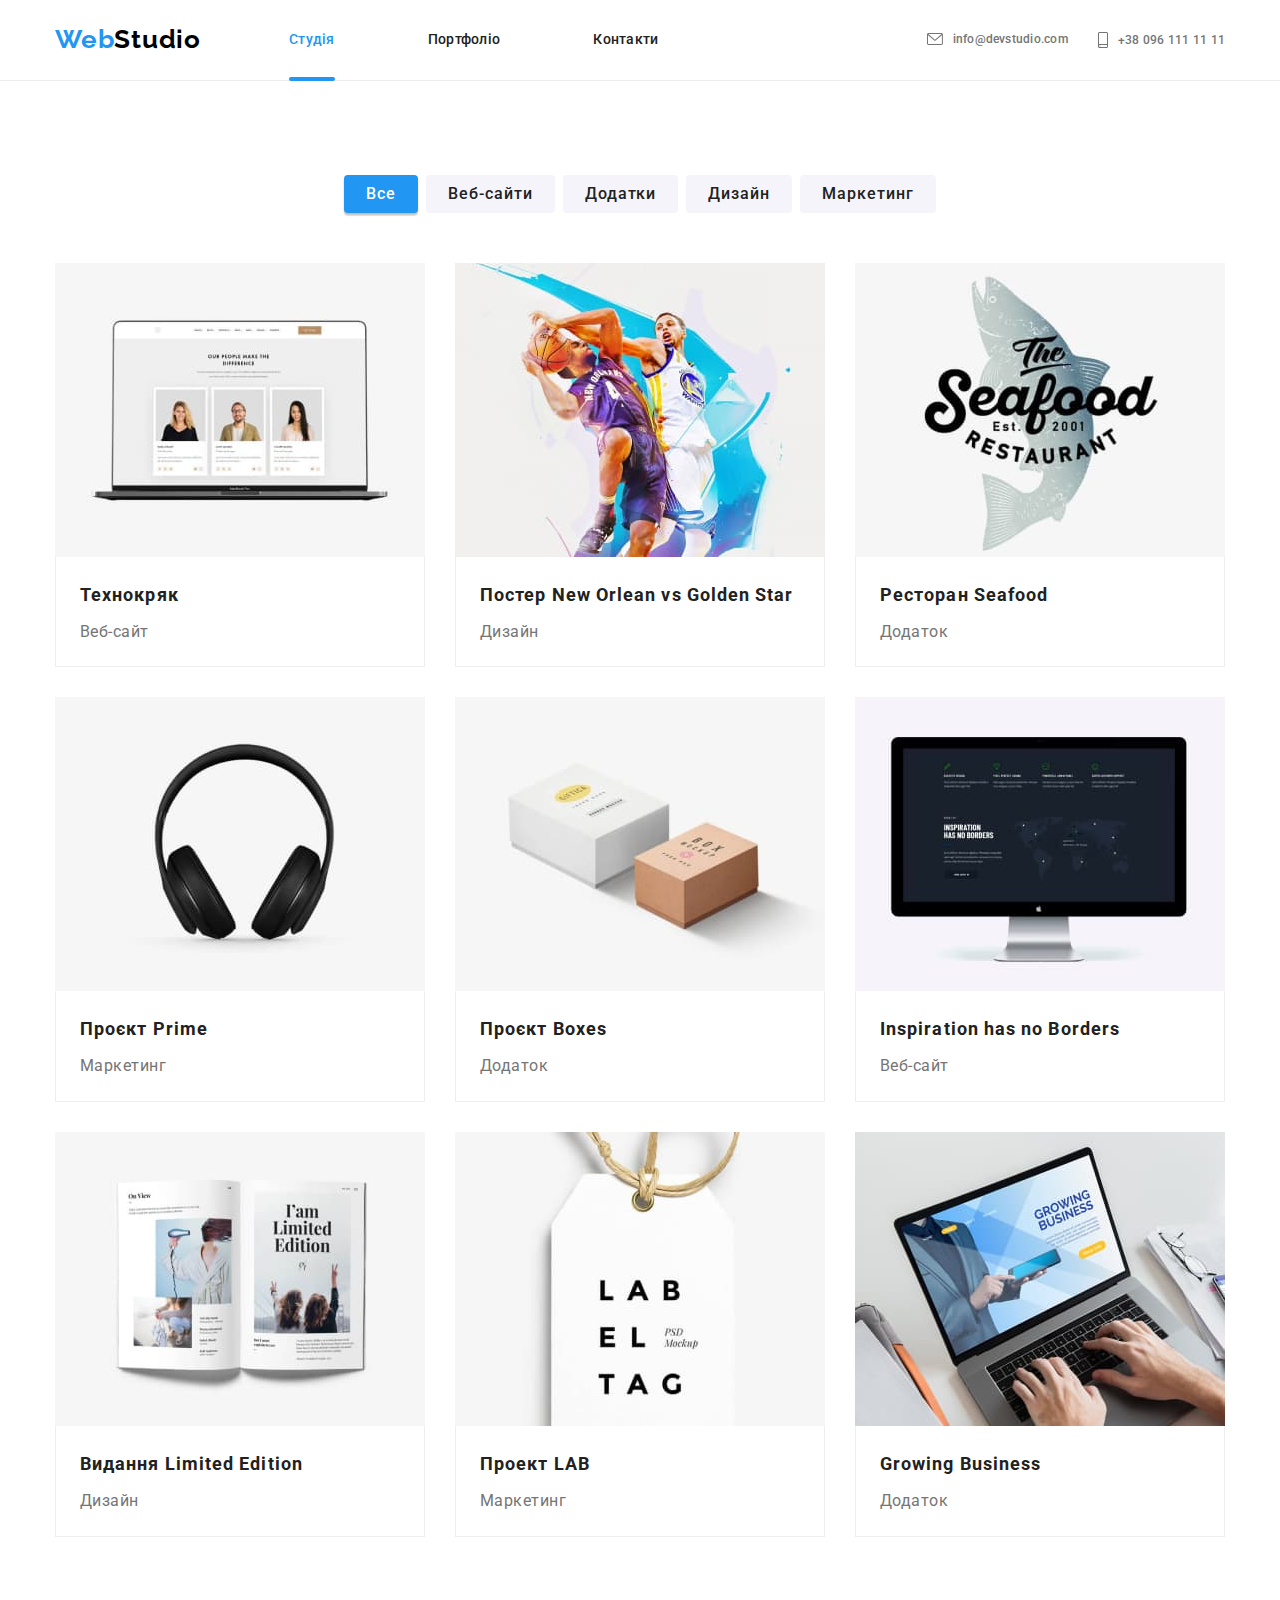
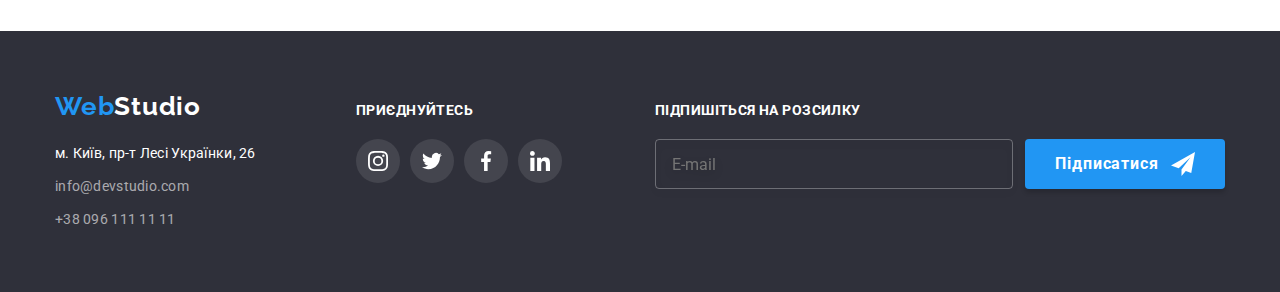
==== commit ff7e0ba0: "fixed Logo and SASS" ====
--- a/portfolio.html
+++ b/portfolio.html
@@ -15,22 +15,20 @@
       rel="stylesheet"
       href="https://cdnjs.cloudflare.com/ajax/libs/modern-normalize/1.1.0/modern-normalize.min.css"
     />
-    <link rel="stylesheet" href="./css/style.css" />
+    <!-- <link rel="stylesheet" href="./css/style.css" /> -->
     <link rel="stylesheet" href="./css/main.min.css" />
   </head>
   <body>
     <header class="header">
       <div class="container header__container">
         <nav class="header__nav navigation">
-          <a class="logo" href="./index.html"><span class="logo--blue">Web</span>Studio</a>
+          <a class="logo logo--black" href="./index.html"> Web<span>Studio</span></a>
           <ul class="navigation__list list">
             <li class="navigation__item">
-              <a class="navigation__link" href="./index.html">Студія</a>
+              <a class="navigation__link navigation__link--current" href="./index.html">Студія</a>
             </li>
             <li class="navigation__item">
-              <a class="navigation__link navigation__link--current" href="./portfolio.html"
-                >Портфоліо</a
-              >
+              <a class="navigation__link" href="./portfolio.html">Портфоліо</a>
             </li>
             <li class="navigation__item"><a class="navigation__link" href="/">Контакти</a></li>
           </ul>
@@ -216,9 +214,7 @@
     <footer class="footer">
       <div class="container footer__container">
         <div class="footer__col-contact">
-          <a class="logo logo--white" href="./index.html"
-            ><span class="logo-blue">Web</span>Studio</a
-          >
+          <a class="logo logo--white" href="./index.html">Web<span>Studio</span></a>
           <address class="contact">
             <ul class="contact__list list">
               <li class="contact__item">
--- a/css/main.min.css
+++ b/css/main.min.css
@@ -1 +1 @@
-body{background-color:#fff;color:#757575;margin:0;font-family:"Roboto",sans-serif}h1,h2,h3,h5,h6,p{margin-top:0;margin-bottom:0}ol,ul{margin:0;padding-left:0}address{font-style:normal}img{display:block}:active,:hover,:focus{outline:0;outline-offset:0}.list{list-style:none}.link{text-decoration:none}.container{width:100%;max-width:1200px;margin-left:auto;margin-right:auto;padding-left:15px;padding-right:15px}.section{padding:94px 0}.row{display:flex;gap:30px}.section-title{margin-bottom:50px;color:#212121;font-weight:700;font-size:36px;line-height:1.2;text-align:center;letter-spacing:.03em}.logo{align-self:center;font-family:"Raleway",sans-serif;color:#000;font-weight:700;font-size:26px;line-height:1.2;letter-spacing:.03em;text-decoration:none}.logo--blue{color:#2196f3}.logo--white{display:block;margin-bottom:20px;color:#fff}.button{font-family:inherit;border:none;border-radius:4px;font-size:16px;letter-spacing:.06em;cursor:pointer;transition:background-color 250ms cubic-bezier(0.4, 0, 0.2, 1),color 250ms cubic-bezier(0.4, 0, 0.2, 1)}.button--primary{padding:10px 32px;background-color:#2196f3;color:#fff;font-weight:700;line-height:1.87;box-shadow:0px 4px 4px rgba(0,0,0,.15);transition:background-color 250ms cubic-bezier(0.4, 0, 0.2, 1)}.button--primary:hover,.button--primary:focus{background-color:#188ce8}.button__tab{font-family:inherit;border:none;border-radius:4px;font-size:16px;letter-spacing:.06em;cursor:pointer;transition:background-color 250ms,color 250ms cubic-bezier(0.4, 0, 0.2, 1);padding:6px 22px;background-color:#f5f4fa;color:#212121;font-weight:500;line-height:1.6;transition:background-color 250ms cubic-bezier(0.4, 0, 0.2, 1),color 250ms cubic-bezier(0.4, 0, 0.2, 1),box-shadow 250ms cubic-bezier(0.4, 0, 0.2, 1)}.button__tab:hover,.button__tab:focus,.button__tab--active{background-color:#2196f3;color:#fff;box-shadow:0px 3px 1px rgba(0,0,0,.1),0px 1px 2px rgba(0,0,0,.08),0px 2px 2px rgba(0,0,0,.12)}.social{display:flex;align-items:center;justify-content:center;gap:10px}.social__team{padding:0 32px}.social__icon{width:20px;height:20px;fill:currentColor}.social__link{display:flex;align-items:center;justify-content:center;color:#afb1b8;width:44px;height:44px;border-radius:50%;transition:background-color 250ms cubic-bezier(0.4, 0, 0.2, 1),color 250ms cubic-bezier(0.4, 0, 0.2, 1)}.social__link--dark{color:#fff;background-color:rgba(255,255,255,.1)}.social__link:hover,.social__link:focus{background-color:#2196f3;color:#fff}.header{border-bottom:1px solid #ececec}.header__container{display:flex;align-items:center;justify-content:space-between}.header__nav{display:flex}.header__site-nav{display:flex;margin-left:93px}.header__item:not(:last-child){margin-right:50px}.header-contacts{display:flex}.header-contacts__item+.header-contacts__item{margin-left:50px}.header-contacts__link{display:flex;align-items:center;color:#757575;font-weight:500;font-style:normal;font-size:14px;line-height:1.14;letter-spacing:.02em;text-decoration:none;transition:color 250ms cubic-bezier(0.4, 0, 0.2, 1)}.header-contacts__link:hover,.header-contacts__link:focus{color:#2196f3}.header-contacts__icon{margin-right:10px;fill:currentColor}.header-contacts__icon--smartphone{width:10px;height:16px}.header-contacts__icon--meil{width:16px;height:12px}.navigation{display:flex}.navigation__list{display:flex;margin-left:93px}.navigation__item:not(:last-child){margin-right:50px}.navigation__link{position:relative;display:block;padding:32px 0;color:#212121;font-style:normal;font-weight:500;font-size:14px;line-height:1.14;letter-spacing:.02em;text-decoration:none;transition:color 250ms cubic-bezier(0.4, 0, 0.2, 1)}.navigation__link:hover,.navigation__link:focus,.navigation__link--current{color:#2196f3}.navigation__link--current::after{position:absolute;display:block;content:"";bottom:-1px;height:4px;background-color:#2196f3;border-radius:2px;width:100%;transform:scale(1);transition:transform 250ms cubic-bezier(0.4, 0, 0.2, 1)}.hero__overlay{display:flex;align-items:center;padding:0;height:600px;max-width:1600px;margin-left:auto;margin-right:auto;background-color:#c4c4c4;background-image:linear-gradient(to right, rgba(47, 48, 58, 0.4), rgba(47, 48, 58, 0.4)),url("../images/hero-img.jpg");background-repeat:no-repeat;background-position:center;background-size:cover;text-align:center}.hero__title{margin-top:0;margin-bottom:30px;color:#fff;font-weight:900;font-size:44px;line-height:1.36;letter-spacing:.06em;text-transform:uppercase}.advantages{padding-bottom:0}.advantages__item{width:calc((100% - 90px)/4)}.advantages__icon-box{display:flex;align-items:center;justify-content:center;height:120px;width:100%;background-color:#f5f4fa;margin-bottom:30px;border-radius:4px}.advantages__icon{width:70px;height:70px}.advantages__title{color:#212121;font-weight:700;font-size:14px;line-height:1.14;letter-spacing:.03em;text-transform:uppercase;margin-bottom:10px}.advantages__text{font-weight:400;font-size:14px;line-height:1.71;letter-spacing:.03em}.advantages .item{width:270px}.advantages .item:not(:last-child){margin-right:30px}.works__item{position:relative;display:flex;width:calc((100% - 60px)/3)}.works__img{width:100%}.works__title{position:absolute;bottom:0;left:0;display:flex;align-items:center;justify-content:center;width:100%;height:70px;background:rgba(47,48,58,.8);font-weight:700;font-size:14px;line-height:1.14;text-align:center;letter-spacing:.03em;text-transform:uppercase;color:#fff}.team{background-color:#f5f4fa}.team__item{display:flex;flex-direction:column;width:calc((100% - 90px)/4);background-color:#fff;box-shadow:0px 1px 3px rgba(0,0,0,.12),0px 1px 1px rgba(0,0,0,.14),0px 2px 1px rgba(0,0,0,.2);border-radius:0px 0px 4px 4px}.team__img{width:100%;display:block}.team__box{padding-top:30px;padding-bottom:30px}.team__name{color:#212121;font-weight:500;font-size:16px;line-height:1.2;text-align:center;letter-spacing:.03em;margin-bottom:10px}.team__job{margin-bottom:16px;font-size:16px;line-height:1.2;text-align:center;letter-spacing:.03em}.clients__item{width:calc((100% - 150px)/6)}.clients__icon{width:106px;height:60px;fill:currentColor}.clients__link{display:flex;align-items:center;justify-content:center;color:#afb1b8;padding:16px 0;border:1px solid #afb1b8;border-radius:4px;transition:border 250ms cubic-bezier(0.4, 0, 0.2, 1),color 250ms cubic-bezier(0.4, 0, 0.2, 1)}.clients__link:hover,.clients__link:focus{border:1px solid #2196f3;color:#2196f3}.contact__list{display:flex;flex-direction:column;width:231px}.contact__item:not(:last-child){margin-bottom:9px}.contact__link{color:rgba(255,255,255,.6);font-style:normal;font-size:14px;line-height:1.7;letter-spacing:.02em;text-decoration:none;transition:color 250ms cubic-bezier(0.4, 0, 0.2, 1)}.contact__link--white{color:#fff}.contact__link:hover,.contact__link:focus{color:#2196f3}.footer{background:#2f303a;padding:60px 0}.footer__container{display:flex}.footer__col-contact{margin-right:70px}.footer__col-social{margin-right:93px}.footer__title{margin-bottom:20px;padding-top:12px;color:#fff;font-weight:700;font-size:14px;line-height:1.14;letter-spacing:.03em;text-transform:uppercase}.footer__col-mailing{display:flex;flex-direction:column;width:100%}.form-footer__input{margin:0;padding:15px 16px 15px 16px;height:50px;width:100%;margin-right:12px;color:#fff;background-color:rgba(0,0,0,0);font:inherit;border:1px solid rgba(255,255,255,.3);filter:drop-shadow(0px 4px 4px rgba(0, 0, 0, 0.15));border-radius:4px;transition:border 250ms cubic-bezier(0.4, 0, 0.2, 1)}.form-footer__input:focus{border:1px solid #2196f3}.footer-container{display:flex}.col-contact{margin-right:70px}.title-footer{margin-bottom:20px;padding-top:12px;color:#fff;font-weight:700;font-size:14px;line-height:1.14;letter-spacing:.03em;text-transform:uppercase}.col-mailing{display:flex;flex-direction:column;width:100%}.form-footer{display:flex;align-items:flex-end}.input-footer{margin:0;padding:15px 16px 15px 16px;height:50px;width:100%;margin-right:12px;color:#fff;background-color:rgba(0,0,0,0);font:inherit;border:1px solid rgba(255,255,255,.3);filter:drop-shadow(0px 4px 4px rgba(0, 0, 0, 0.15));border-radius:4px;transition:border 250ms cubic-bezier(0.4, 0, 0.2, 1)}.input-footer:focus{border:1px solid #2196f3}.input-footer::placeholder{color:rgba(255,255,255,.6)}.footer-field{display:flex;flex-direction:column;width:calc(100% - 212px);margin-right:12px}.button.footer-btn{padding:0 28px;height:50px;width:200px;display:flex;align-items:center;justify-content:center;line-height:1.87}.icon-send{margin-left:12px;width:24px;height:24px;fill:#fff}.form-footer{display:flex;align-items:flex-end}.form-footer__field{display:flex;flex-direction:column;width:calc(100% - 212px);margin-right:12px}.form-footer__input:focus{border:1px solid #2196f3}.form-footer__input::placeholder{color:rgba(255,255,255,.6)}.form-footer__btn{padding:0 28px;height:50px;width:200px;display:flex;align-items:center;justify-content:center;line-height:1.87}.form-footer__icon{margin-left:12px;width:24px;height:24px;fill:#fff}.input-footer{cursor:pointer;margin:0;padding:15px 16px 15px 16px;height:50px;width:100%;margin-right:12px;color:#fff;background-color:rgba(0,0,0,0);font:inherit;border:1px solid rgba(255,255,255,.3);filter:drop-shadow(0px 4px 4px rgba(0, 0, 0, 0.15));border-radius:4px;transition:border 250ms cubic-bezier(0.4, 0, 0.2, 1)}.input-footer:focus{border:1px solid #2196f3}.input-footer::placeholder{color:rgba(255,255,255,.6)}.footer-field{display:flex;flex-direction:column;width:calc(100% - 212px);margin-right:12px}.button.footer-btn{padding:0 28px;height:50px;width:200px;display:flex;align-items:center;justify-content:center;line-height:1.87}.icon-send{margin-left:12px;width:24px;height:24px;fill:#fff}.backdrop{position:fixed;top:0;left:0;width:100%;height:100%;background-color:rgba(0,0,0,.2);opacity:1;transition:opacity 250ms cubic-bezier(0.4, 0, 0.2, 1),visibility 250ms cubic-bezier(0.4, 0, 0.2, 1)}.backdrop--is-hidden{opacity:0;pointer-events:none;visibility:hidden}.popup{position:absolute;top:50%;left:50%;min-width:528px;min-height:581px;background-color:#fff;box-shadow:0px 1px 3px rgba(0,0,0,.12),0px 1px 1px rgba(0,0,0,.14),0px 2px 1px rgba(0,0,0,.2);border-radius:4px;transform:translate(-50%, -50%) scale(1);transition:transform 250ms cubic-bezier(0.4, 0, 0.2, 1)}.backdrop--is-hidden .popup{transform:translate(-50%, -50%) scale(0.7)}.popup__close-icon{width:11px;height:11px;fill:currentColor}.popup__form{padding:40px}.popup__title{display:block;margin-bottom:12px;font-weight:700;font-size:20px;line-height:1.15;text-align:center;letter-spacing:.03em;color:#212121}.popup__close-btn{position:absolute;right:8px;top:8px;width:30px;height:30px;cursor:pointer;border:1px solid rgba(0,0,0,.1);border-radius:50%;background-color:#fff;color:#000;transition:color 250ms cubic-bezier(0.4, 0, 0.2, 1)}.popup__close-btn:hover{color:#2196f3}.form-popup__checkbox{position:absolute;white-space:nowrap;width:1px;height:1px;overflow:hidden;border:0;padding:0;clip:rect(0 0 0 0);clip-path:inset(50%);margin:-1px}.form-popup__btn{display:block;margin-left:auto;margin-right:auto}.form-popup__field{position:relative;display:flex;flex-direction:column;margin-bottom:10px}.form-popup__field--checkbox{flex-direction:row;justify-content:center;margin-top:20px;margin-bottom:30px}.form-popup__label{margin-bottom:4px;font-size:12px;line-height:1.17;letter-spacing:.01em;color:#757575}.form-popup__label--checkbox{display:flex;margin-bottom:0;align-items:center;font-size:14px;line-height:1.71;letter-spacing:.03em;color:#757575}.form-popup__input{cursor:pointer;margin:0;padding:14px 15px 14px 42px;font:inherit;border:1px solid rgba(33,33,33,.2);border-radius:4px;height:40px;width:100%;font-size:12px;line-height:1.17;transition:border 250ms cubic-bezier(0.4, 0, 0.2, 1)}.form-popup__input:focus{border:1px solid #2196f3}.form-popup__icon{position:absolute;bottom:20px;left:15px;width:18px;height:18px;fill:#212121;transform:translateY(50%);transition:fill 250ms cubic-bezier(0.4, 0, 0.2, 1)}.form-popup__input:focus .form-popup__icon{fill:#2196f3}.form-popup__comment{margin:0;padding:12px 16px 12px 16px;font-size:12px;line-height:1.17;letter-spacing:.01em;border:1px solid rgba(33,33,33,.2);border-radius:4px;height:120px;width:100%;resize:none;transition:border 250ms cubic-bezier(0.4, 0, 0.2, 1)}.form-popup__comment:focus{border:1px solid cubic-bezier(0.4, 0, 0.2, 1)}.form-popup__comment::placeholder{font-size:12px;line-height:1.17;letter-spacing:.01em;color:rgba(117,117,117,.5)}.form-popup__link{color:#2196f3}.form-popup__link:hover{text-decoration:none}.form-popup__check-icon{display:inline-block;width:16px;height:15px;border:2px solid #212121;border-radius:2px;margin-right:9px}.form-popup__checkbox:checked+.form-popup__check-icon{background-color:#2196f3;background-image:url("../images/icon-check.svg");background-size:contain;background-origin:border-box;border-color:#2196f3}.filter{display:flex;justify-content:center;margin-bottom:50px;gap:8px}.portfolio{display:flex;flex-wrap:wrap;gap:30px}.portfolio__thumb{position:relative;display:flex;overflow:hidden}.portfolio__info-box{padding:20px 24px;border:1px solid #eee;border-top:none}.portfolio__title{margin-bottom:4px;color:#212121;font-weight:700;font-size:18px;line-height:2;letter-spacing:.06em}.portfolio__type{font-size:16px;line-height:1.88;letter-spacing:.03em;line-height:1.87}.portfolio__item{width:calc((100% - 60px)/3);transition:box-shadow 250ms cubic-bezier(0.4, 0, 0.2, 1),color 250ms cubic-bezier(0.4, 0, 0.2, 1)}.portfolio__item:hover{box-shadow:0px 1px 1px rgba(0,0,0,.12),0px 4px 4px rgba(0,0,0,.06),1px 4px 6px rgba(0,0,0,.16)}.portfolio__item img{width:100%}.portfolio__description{position:absolute;display:flex;align-items:center;justify-content:center;padding:0 24px;width:100%;height:100%;top:50%;left:50%;background:rgba(33,150,243,.9);transform:translate(-50%, 100%);font-size:18px;line-height:1.56;letter-spacing:.03em;color:#fff;transition:transform 250ms cubic-bezier(0.4, 0, 0.2, 1)}.portfolio__item:hover .portfolio__description{transform:translate(-50%, -50%)}/*# sourceMappingURL=main.min.css.map */+h1,h2,h3,h5,h6,p{margin-top:0;margin-bottom:0}ol,ul{margin:0;padding-left:0}address{font-style:normal}img{display:block}a{color:currentColor}:active,:hover,:focus{outline:0;outline-offset:0}body{background-color:#fff;color:#757575;margin:0;font-family:"Roboto",sans-serif}body.modal-open{overflow:hidden}.list{list-style:none}.link{text-decoration:none}.section{padding:60px 0}@media screen and (min-width: 1200px){.section{padding:94px 0}}@media screen and (min-width: 768px){.row{display:flex;flex-wrap:wrap;gap:30px}}@media screen and (max-width: 1199px){.col{text-align:center}}@media screen and (max-width: 1199px){.col:not(:last-child){margin-bottom:60px}}@media screen and (min-width: 768px)and (max-width: 1199px){.col:not(:last-child){width:50%}}@media screen and (min-width: 768px)and (max-width: 1199px){.col:last-child{width:100%;max-width:450px;margin-left:auto;margin-right:auto}}.is-hidden{opacity:0;pointer-events:none;visibility:hidden}.logo{align-self:center;font-family:"Raleway",sans-serif;color:#2196f3;font-weight:700;font-size:24px;line-height:1.2;letter-spacing:.03em;text-decoration:none}@media screen and (min-width: 1200px){.logo{font-size:26px}}.logo--black span{color:#000}.logo--white{display:block;margin-bottom:20px}.logo--white span{color:#fff}.container{width:100%;margin-left:auto;margin-right:auto;padding-left:15px;padding-right:15px}@media screen and (min-width: 480px){.container{width:480px}}@media screen and (min-width: 768px){.container{width:768px}}@media screen and (min-width: 1200px){.container{width:1200px}}.button{font-family:inherit;border:none;border-radius:4px;font-size:16px;letter-spacing:.06em;cursor:pointer;transition:background-color 250ms cubic-bezier(0.4, 0, 0.2, 1),color 250ms cubic-bezier(0.4, 0, 0.2, 1)}.button--primary{padding:10px 24px;background-color:#2196f3;color:#fff;font-weight:700;line-height:1.87;box-shadow:0px 4px 4px rgba(0,0,0,.15);transition:background-color 250ms cubic-bezier(0.4, 0, 0.2, 1)}.button--primary:hover,.button--primary:focus{background-color:#188ce8}.button__tab{font-family:inherit;border:none;border-radius:4px;font-size:16px;letter-spacing:.06em;cursor:pointer;transition:background-color 250ms,color 250ms cubic-bezier(0.4, 0, 0.2, 1);padding:6px 22px;background-color:#f5f4fa;color:#212121;font-weight:500;line-height:1.6;transition:background-color 250ms cubic-bezier(0.4, 0, 0.2, 1),color 250ms cubic-bezier(0.4, 0, 0.2, 1),box-shadow 250ms cubic-bezier(0.4, 0, 0.2, 1)}.button__tab:hover,.button__tab:focus,.button__tab--active{background-color:#2196f3;color:#fff;box-shadow:0px 3px 1px rgba(0,0,0,.1),0px 1px 2px rgba(0,0,0,.08),0px 2px 2px rgba(0,0,0,.12)}.section-title{margin-bottom:30px;color:#212121;font-weight:700;font-size:28px;line-height:1.2;text-align:center;letter-spacing:.03em}@media screen and (min-width: 1200px){.section-title{margin-bottom:50px;font-size:36px}}.social{display:flex;align-items:center;justify-content:center;gap:10px}.social__team{padding:0 32px}.social__icon{width:20px;height:20px;fill:currentColor}.social__link{display:flex;align-items:center;justify-content:center;color:#afb1b8;width:44px;height:44px;border-radius:50%;transition:background-color 250ms cubic-bezier(0.4, 0, 0.2, 1),color 250ms cubic-bezier(0.4, 0, 0.2, 1)}.social__link--dark{color:#fff;background-color:rgba(255,255,255,.1)}.social__link:hover,.social__link:focus{background-color:#2196f3;color:#fff}.menu-container{display:none;padding:48px 40px;width:100%;height:100%;position:absolute;top:0;left:0;background:#fff;box-shadow:0px 4px 8px rgba(0,0,0,.04),0px 2px 4px rgba(0,0,0,.08),0px 1px 3px rgba(0,0,0,.16);color:#212121;font-weight:500;font-size:40px;line-height:1.17;letter-spacing:.02em}.menu-container.is-open{display:flex}.backdrop{position:fixed;z-index:5;top:0;left:0;width:100%;height:100%;background-color:rgba(0,0,0,.2);opacity:1;padding:93px 15px;overflow-y:scroll;transition:opacity 250ms cubic-bezier(0.4, 0, 0.2, 1),visibility 250ms cubic-bezier(0.4, 0, 0.2, 1)}.popup{position:relative;background-color:#fff;box-shadow:0px 1px 3px rgba(0,0,0,.12),0px 1px 1px rgba(0,0,0,.14),0px 2px 1px rgba(0,0,0,.2);border-radius:4px;opacity:1;transform:scale(1);transition:transform 250ms cubic-bezier(0.4, 0, 0.2, 1),opacity 250ms cubic-bezier(0.4, 0, 0.2, 1)}@media screen and (min-width: 600px){.popup{position:absolute;top:50%;left:50%;width:100%;max-width:450px;transform:translate(-50%, -50%) scale(1)}}@media screen and (min-width: 1200px){.popup{max-width:528px}}.backdrop.is-hidden .popup{opacity:0;transform:scale(0.3)}@media screen and (min-width: 600px){.backdrop.is-hidden .popup{transform:translate(-50%, -50%) scale(0.3)}}.popup__close-icon{width:11px;height:11px;fill:currentColor}.popup__form{padding:40px}.popup__title{display:block;margin-bottom:12px;font-weight:700;font-size:20px;line-height:1.5;text-align:center;letter-spacing:.03em;color:#212121}.popup__close-btn{position:absolute;right:8px;top:8px;width:30px;height:30px;cursor:pointer;border:1px solid rgba(0,0,0,.1);border-radius:50%;background-color:#fff;color:#000;transition:color 250ms cubic-bezier(0.4, 0, 0.2, 1)}.popup__close-btn:hover{color:#2196f3}.form-popup__checkbox{position:absolute;white-space:nowrap;width:1px;height:1px;overflow:hidden;border:0;padding:0;clip:rect(0 0 0 0);clip-path:inset(50%);margin:-1px}.form-popup__btn{display:block;margin-left:auto;margin-right:auto}.form-popup__field{position:relative;display:flex;flex-direction:column;margin-bottom:10px}.form-popup__field--checkbox{flex-direction:row;justify-content:center;margin-top:20px;margin-bottom:30px}.form-popup__label{margin-bottom:4px;font-size:12px;line-height:1.17;letter-spacing:.01em;color:#757575}.form-popup__input{cursor:pointer;margin:0;padding:14px 15px 14px 42px;font:inherit;border:1px solid rgba(33,33,33,.2);border-radius:4px;height:40px;width:100%;font-size:12px;line-height:1.17;transition:border 250ms cubic-bezier(0.4, 0, 0.2, 1)}.form-popup__input:focus{border:1px solid #2196f3}.form-popup__icon{position:absolute;bottom:20px;left:15px;width:18px;height:18px;fill:#212121;transform:translateY(50%);transition:fill 250ms cubic-bezier(0.4, 0, 0.2, 1)}.form-popup__input:focus .form-popup__icon{fill:#2196f3}.form-popup__comment{margin:0;padding:12px 16px 12px 16px;font-size:12px;line-height:1.17;letter-spacing:.01em;border:1px solid rgba(33,33,33,.2);border-radius:4px;height:120px;width:100%;resize:none;transition:border 250ms cubic-bezier(0.4, 0, 0.2, 1)}.form-popup__comment:focus{border:1px solid cubic-bezier(0.4, 0, 0.2, 1)}.form-popup__comment::placeholder{font-size:12px;line-height:1.17;letter-spacing:.01em;color:rgba(117,117,117,.5)}.form-popup__label--checkbox{display:flex;margin-bottom:0;font-size:12px;line-height:1.17;align-items:center;letter-spacing:.03em;color:#757575}@media screen and (min-width: 1200px){.form-popup__label--checkbox{font-size:14px;line-height:1.7}}.form-popup__label--checkbox a{color:#2196f3}.form-popup__label--checkbox a:hover{text-decoration:none}.form-popup__check-icon{display:inline-block;width:16px;height:15px;border:2px solid #212121;border-radius:2px;margin-right:9px}.form-popup__checkbox:checked+.form-popup__check-icon{background-color:#2196f3;background-image:url("../images/icon-check.svg");background-size:contain;background-origin:border-box;border-color:#2196f3}.header{border-bottom:1px solid #ececec}@media screen and (max-width: 767px){.header__container{padding-top:16px;padding-bottom:16px}}@media screen and (min-width: 768px){.header__container{display:flex;align-items:center;justify-content:space-between;flex-wrap:nowrap}}.header-contacts{display:none}@media screen and (min-width: 768px){.header-contacts{display:flex;flex-direction:column;gap:10px}}@media screen and (min-width: 1200px){.header-contacts{flex-direction:row;gap:30px}}.header-contacts__link{display:flex;align-items:center;color:#757575;font-weight:500;font-style:normal;font-size:12px;line-height:1.17;letter-spacing:.02em;text-decoration:none;transition:color 250ms cubic-bezier(0.4, 0, 0.2, 1)}.header-contacts__link:hover,.header-contacts__link:focus{color:#2196f3}.header-contacts__icon{margin-right:10px;fill:currentColor}.header-contacts__icon--smartphone{width:10px;height:16px}.header-contacts__icon--meil{width:16px;height:12px}@media screen and (min-width: 768px){.navigation{display:flex}}.navigation__list{display:none}@media screen and (min-width: 768px){.navigation__list{display:flex;margin-left:88px;gap:51px}}@media screen and (min-width: 1200px){.navigation__list{gap:93px}}.navigation__link{position:relative;display:block;padding:32px 0;color:#212121;font-style:normal;font-weight:500;font-size:14px;line-height:1.14;letter-spacing:.02em;text-decoration:none;transition:color 250ms cubic-bezier(0.4, 0, 0.2, 1)}.navigation__link:hover,.navigation__link:focus,.navigation__link--current{color:#2196f3}.navigation__link--current::after{position:absolute;display:block;content:"";bottom:-1px;height:4px;background-color:#2196f3;border-radius:2px;width:100%;transform:scale(1);transition:transform 250ms cubic-bezier(0.4, 0, 0.2, 1)}.navigation__btn{position:absolute;right:15px;top:10px;z-index:2;padding:0;margin:0;border:none;background-color:rgba(0,0,0,0);width:40px;height:40px}.navigation__icon{width:40px;height:40px;fill:#212121}.navigation__icon-cross{display:none}.navigation__btn.is-open .navigation__icon-cross{display:block}.navigation__btn.is-open .navigation__icon-menu{display:none}.hero__overlay{display:flex;align-items:center;padding:0;height:400px;max-width:1600px;margin-left:auto;margin-right:auto;background-color:#c4c4c4;background-image:linear-gradient(to right, rgba(47, 48, 58, 0.4), rgba(47, 48, 58, 0.4)),url("../images/hero-img.jpg");background-repeat:no-repeat;background-position:center;background-size:cover;text-align:center}.hero__title{margin-top:0;margin-bottom:30px;color:#fff;font-weight:900;font-size:26px;line-height:1.6;letter-spacing:.06em;text-transform:uppercase}@media screen and (max-width: 767px){.advantages__item+.advantages__item{margin-top:30px}}@media screen and (min-width: 768px){.advantages__item{width:calc((100% - 30px)/2)}}@media screen and (min-width: 1200px){.advantages__item{width:calc((100% - 90px)/4)}}.advantages__icon-box{display:flex;align-items:center;justify-content:center;height:120px;width:100%;background-color:#f5f4fa;background-repeat:no-repeat;background-position:center;margin-bottom:30px;border-radius:4px}.advantages__icon{width:70px;height:70px}.advantages__title{margin-bottom:10px;color:#212121;font-weight:700;font-size:14px;line-height:1.14;letter-spacing:.03em;text-transform:uppercase}@media screen and (max-width: 767px){.advantages__title{text-align:center}}.advantages__text{font-weight:400;font-size:14px;line-height:1.71;letter-spacing:.03em}.section-works{display:none}@media screen and (min-width: 1200px){.section-works{display:block}}.works__item{position:relative;display:flex;width:calc((100% - 60px)/3)}.works__img{width:100%}.works__title{position:absolute;bottom:0;left:0;display:flex;align-items:center;justify-content:center;width:100%;height:70px;background:rgba(47,48,58,.8);font-weight:700;font-size:14px;line-height:1.14;text-align:center;letter-spacing:.03em;text-transform:uppercase;color:#fff}.team{background-color:#f5f4fa}.team__img{width:100%;display:block}.team__box{padding-top:30px;padding-bottom:30px}.team__name{color:#212121;font-weight:500;font-size:16px;line-height:1.2;text-align:center;letter-spacing:.03em;margin-bottom:10px}.team__job{margin-bottom:16px;font-size:16px;line-height:1.2;text-align:center;letter-spacing:.03em}.team__item{background-color:#fff;box-shadow:0px 1px 3px rgba(0,0,0,.12),0px 1px 1px rgba(0,0,0,.14),0px 2px 1px rgba(0,0,0,.2);border-radius:0px 0px 4px 4px;display:flex;flex-direction:column}@media screen and (min-width: 768px){.team__item{width:calc((100% - 30px)/2)}}@media screen and (min-width: 1200px){.team__item{width:calc((100% - 90px)/4)}}@media screen and (max-width: 767px){.team__item:not(:last-child){margin-bottom:30px}}.clients{display:flex;flex-wrap:wrap;gap:30px}.clients__item{width:calc((100% - 30px)/2)}@media screen and (min-width: 768px){.clients__item{width:calc((100% - 60px)/3)}}@media screen and (min-width: 1200px){.clients__item{width:calc((100% - 150px)/6)}}.clients__icon{width:106px;height:60px;fill:currentColor}.clients__link{display:flex;align-items:center;justify-content:center;color:#afb1b8;padding:16px 0;border:1px solid #afb1b8;border-radius:4px;transition:border 250ms cubic-bezier(0.4, 0, 0.2, 1),color 250ms cubic-bezier(0.4, 0, 0.2, 1)}.clients__link:hover,.clients__link:focus{border:1px solid #2196f3;color:#2196f3}.footer{background:#2f303a;padding:60px 0}@media screen and (min-width: 768px){.footer__container{display:flex;flex-wrap:wrap}}@media screen and (min-width: 1200px){.footer__container{flex-wrap:nowrap}}@media screen and (min-width: 1200px){.footer__col-contact{margin-right:70px}}@media screen and (min-width: 1200px){.footer__col-social{margin-right:93px}}.footer__title{margin-bottom:20px;padding-top:12px;display:block;color:#fff;font-weight:700;font-size:14px;line-height:1.14;letter-spacing:.03em;text-transform:uppercase}@media screen and (min-width: 1200px){.footer__col-mailing{display:flex;flex-direction:column;width:100%}}@media screen and (min-width: 1200px){.contact__list{display:flex;flex-direction:column;width:231px}}.contact__item:not(:last-child){margin-bottom:9px}.contact__link{color:rgba(255,255,255,.6);font-style:normal;font-size:14px;line-height:1.7;letter-spacing:.02em;text-decoration:none;transition:color 250ms cubic-bezier(0.4, 0, 0.2, 1)}.contact__link--white{color:#fff}.contact__link:hover,.contact__link:focus{color:#2196f3}@media screen and (min-width: 1200px){.form-footer{display:flex;align-items:flex-end}}@media screen and (max-width: 1199px){.form-footer__field{display:block;margin-bottom:20px}}@media screen and (min-width: 1200px){.form-footer__field{display:flex;flex-direction:column;width:calc(100% - 212px);margin-right:12px}}.form-footer__btn{margin-left:auto;margin-right:auto;padding:0 28px;height:50px;width:200px;display:flex;align-items:center;justify-content:center;line-height:1.87}.form-footer__icon{margin-left:12px;width:24px;height:24px;fill:#fff}.form-footer__input{margin:0;padding:15px 16px 15px 16px;height:50px;width:100%;color:#fff;background-color:rgba(0,0,0,0);font:inherit;border:1px solid rgba(255,255,255,.3);filter:drop-shadow(0px 4px 4px rgba(0, 0, 0, 0.15));border-radius:4px;transition:border 250ms cubic-bezier(0.4, 0, 0.2, 1)}.form-footer__input:focus{border:1px solid #2196f3}.form-footer__input__input::placeholder{color:rgba(255,255,255,.6)}@media screen and (min-width: 1200px){.form-footer__input{margin-right:12px}}.filter{display:flex;justify-content:center;margin-bottom:50px;gap:8px}.portfolio{display:flex;flex-wrap:wrap;gap:30px}.portfolio__thumb{position:relative;display:flex;overflow:hidden}.portfolio__info-box{padding:20px 24px;border:1px solid #eee;border-top:none}.portfolio__title{margin-bottom:4px;color:#212121;font-weight:700;font-size:18px;line-height:2;letter-spacing:.06em}.portfolio__type{font-size:16px;line-height:1.88;letter-spacing:.03em;line-height:1.87}.portfolio__item{width:calc((100% - 60px)/3);transition:box-shadow 250ms cubic-bezier(0.4, 0, 0.2, 1),color 250ms cubic-bezier(0.4, 0, 0.2, 1)}.portfolio__item:hover{box-shadow:0px 1px 1px rgba(0,0,0,.12),0px 4px 4px rgba(0,0,0,.06),1px 4px 6px rgba(0,0,0,.16)}.portfolio__item img{width:100%}.portfolio__description{position:absolute;display:flex;align-items:center;justify-content:center;padding:0 24px;width:100%;height:100%;top:50%;left:50%;background:rgba(33,150,243,.9);transform:translate(-50%, 100%);font-size:18px;line-height:1.56;letter-spacing:.03em;color:#fff;transition:transform 250ms cubic-bezier(0.4, 0, 0.2, 1)}.portfolio__item:hover .portfolio__description{transform:translate(-50%, -50%)}/*# sourceMappingURL=main.min.css.map */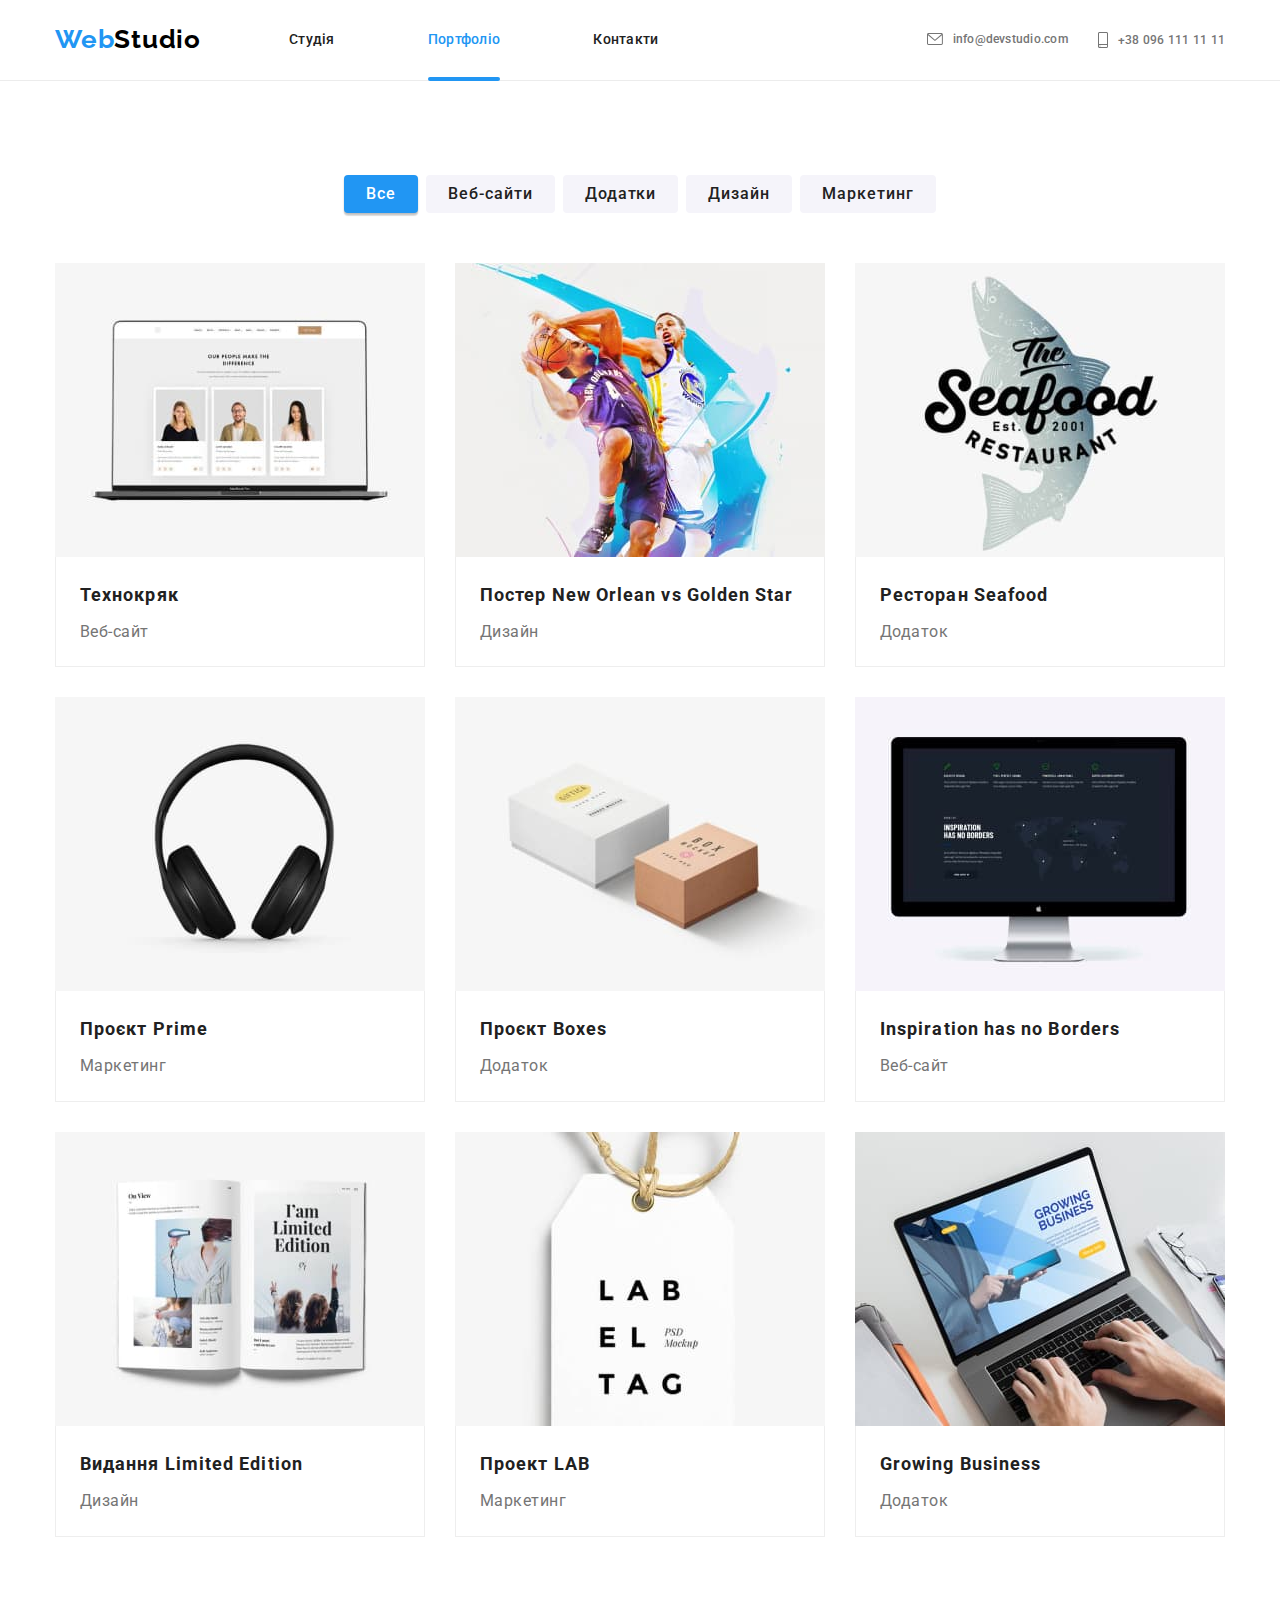
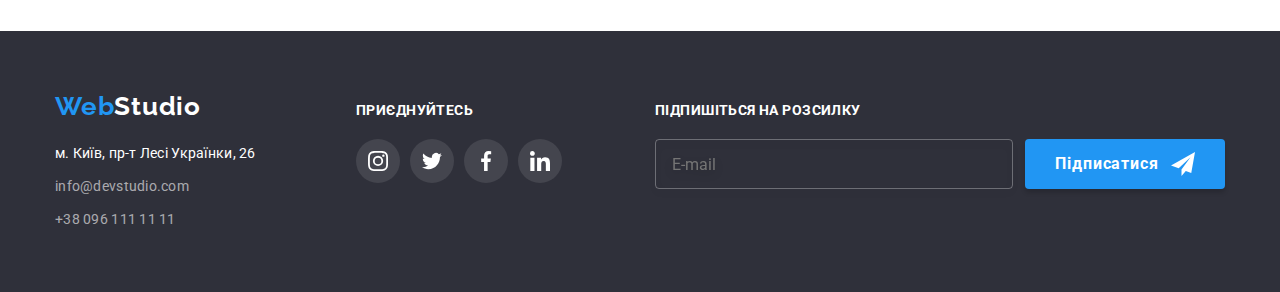
==== commit 6a04294a: "fixed active" ====
--- a/portfolio.html
+++ b/portfolio.html
@@ -25,10 +25,12 @@
           <a class="logo logo--black" href="./index.html"> Web<span>Studio</span></a>
           <ul class="navigation__list list">
             <li class="navigation__item">
-              <a class="navigation__link navigation__link--current" href="./index.html">Студія</a>
+              <a class="navigation__link" href="./index.html">Студія</a>
             </li>
             <li class="navigation__item">
-              <a class="navigation__link" href="./portfolio.html">Портфоліо</a>
+              <a class="navigation__link navigation__link--current" href="./portfolio.html"
+                >Портфоліо</a
+              >
             </li>
             <li class="navigation__item"><a class="navigation__link" href="/">Контакти</a></li>
           </ul>
